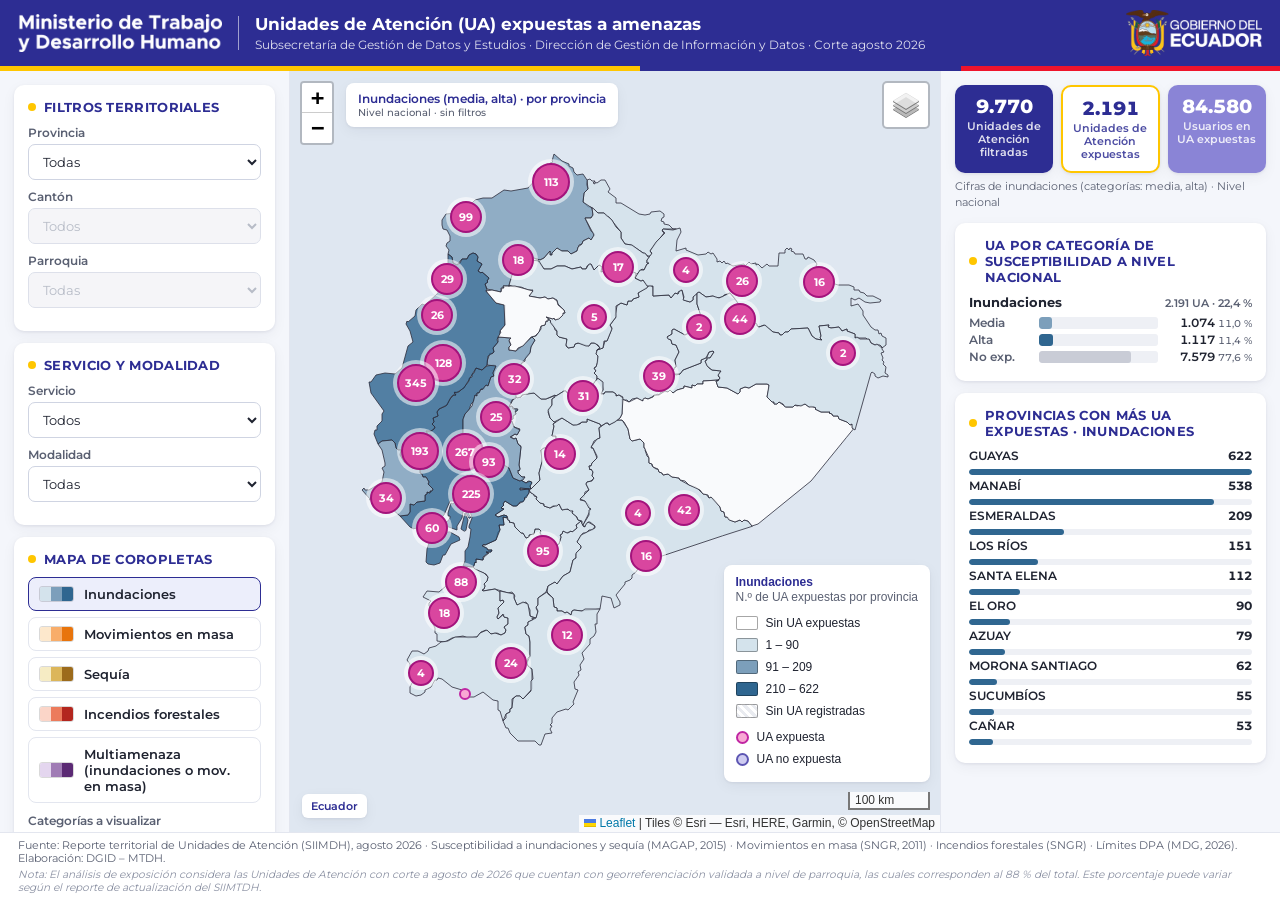
==== mapa_autocontenido.html @ 51c02f74 "migration html only" ====
<!DOCTYPE html>
<html lang="es">
<head>
<meta charset="utf-8">
<meta name="viewport" content="width=device-width, initial-scale=1">
<title>UA expuestas a amenazas · Geoportal MTDH</title>
<style>
.leaflet-image-layer,.leaflet-layer,.leaflet-marker-icon,.leaflet-marker-shadow,.leaflet-pane,.leaflet-pane>canvas,.leaflet-pane>svg,.leaflet-tile,.leaflet-tile-container,.leaflet-zoom-box{position:absolute;left:0;top:0}.leaflet-container{overflow:hidden}.leaflet-marker-icon,.leaflet-marker-shadow,.leaflet-tile{-webkit-user-select:none;-moz-user-select:none;user-select:none;-webkit-user-drag:none}.leaflet-tile::selection{background:0 0}.leaflet-safari .leaflet-tile{image-rendering:-webkit-optimize-contrast}.leaflet-safari .leaflet-tile-container{width:1600px;height:1600px;-webkit-transform-origin:0 0}.leaflet-marker-icon,.leaflet-marker-shadow{display:block}.leaflet-container .leaflet-overlay-pane svg{max-width:none!important;max-height:none!important}.leaflet-container .leaflet-marker-pane img,.leaflet-container .leaflet-shadow-pane img,.leaflet-container .leaflet-tile,.leaflet-container .leaflet-tile-pane img,.leaflet-container img.leaflet-image-layer{max-width:none!important;max-height:none!important;width:auto;padding:0}.leaflet-container img.leaflet-tile{mix-blend-mode:plus-lighter}.leaflet-container.leaflet-touch-zoom{-ms-touch-action:pan-x pan-y;touch-action:pan-x pan-y}.leaflet-container.leaflet-touch-drag{-ms-touch-action:pinch-zoom;touch-action:none;touch-action:pinch-zoom}.leaflet-container.leaflet-touch-drag.leaflet-touch-zoom{-ms-touch-action:none;touch-action:none}.leaflet-container{-webkit-tap-highlight-color:transparent}.leaflet-container a{-webkit-tap-highlight-color:rgba(51,181,229,.4)}.leaflet-tile{filter:inherit;visibility:hidden}.leaflet-tile-loaded{visibility:inherit}.leaflet-zoom-box{width:0;height:0;-moz-box-sizing:border-box;box-sizing:border-box;z-index:800}.leaflet-overlay-pane svg{-moz-user-select:none}.leaflet-pane{z-index:400}.leaflet-tile-pane{z-index:200}.leaflet-overlay-pane{z-index:400}.leaflet-shadow-pane{z-index:500}.leaflet-marker-pane{z-index:600}.leaflet-tooltip-pane{z-index:650}.leaflet-popup-pane{z-index:700}.leaflet-map-pane canvas{z-index:100}.leaflet-map-pane svg{z-index:200}.leaflet-vml-shape{width:1px;height:1px}.lvml{behavior:url(#default#VML);display:inline-block;position:absolute}.leaflet-control{position:relative;z-index:800;pointer-events:visiblePainted;pointer-events:auto}.leaflet-bottom,.leaflet-top{position:absolute;z-index:1000;pointer-events:none}.leaflet-top{top:0}.leaflet-right{right:0}.leaflet-bottom{bottom:0}.leaflet-left{left:0}.leaflet-control{float:left;clear:both}.leaflet-right .leaflet-control{float:right}.leaflet-top .leaflet-control{margin-top:10px}.leaflet-bottom .leaflet-control{margin-bottom:10px}.leaflet-left .leaflet-control{margin-left:10px}.leaflet-right .leaflet-control{margin-right:10px}.leaflet-fade-anim .leaflet-popup{opacity:0;-webkit-transition:opacity .2s linear;-moz-transition:opacity .2s linear;transition:opacity .2s linear}.leaflet-fade-anim .leaflet-map-pane .leaflet-popup{opacity:1}.leaflet-zoom-animated{-webkit-transform-origin:0 0;-ms-transform-origin:0 0;transform-origin:0 0}svg.leaflet-zoom-animated{will-change:transform}.leaflet-zoom-anim .leaflet-zoom-animated{-webkit-transition:-webkit-transform .25s cubic-bezier(0,0,.25,1);-moz-transition:-moz-transform .25s cubic-bezier(0,0,.25,1);transition:transform .25s cubic-bezier(0,0,.25,1)}.leaflet-pan-anim .leaflet-tile,.leaflet-zoom-anim .leaflet-tile{-webkit-transition:none;-moz-transition:none;transition:none}.leaflet-zoom-anim .leaflet-zoom-hide{visibility:hidden}.leaflet-interactive{cursor:pointer}.leaflet-grab{cursor:-webkit-grab;cursor:-moz-grab;cursor:grab}.leaflet-crosshair,.leaflet-crosshair .leaflet-interactive{cursor:crosshair}.leaflet-control,.leaflet-popup-pane{cursor:auto}.leaflet-dragging .leaflet-grab,.leaflet-dragging .leaflet-grab .leaflet-interactive,.leaflet-dragging .leaflet-marker-draggable{cursor:move;cursor:-webkit-grabbing;cursor:-moz-grabbing;cursor:grabbing}.leaflet-image-layer,.leaflet-marker-icon,.leaflet-marker-shadow,.leaflet-pane>svg path,.leaflet-tile-container{pointer-events:none}.leaflet-image-layer.leaflet-interactive,.leaflet-marker-icon.leaflet-interactive,.leaflet-pane>svg path.leaflet-interactive,svg.leaflet-image-layer.leaflet-interactive path{pointer-events:visiblePainted;pointer-events:auto}.leaflet-container{background:#ddd;outline-offset:1px}.leaflet-container a{color:#0078a8}.leaflet-zoom-box{border:2px dotted #38f;background:rgba(255,255,255,.5)}.leaflet-container{font-family:"Helvetica Neue",Arial,Helvetica,sans-serif;font-size:12px;font-size:.75rem;line-height:1.5}.leaflet-bar{box-shadow:0 1px 5px rgba(0,0,0,.65);border-radius:4px}.leaflet-bar a{background-color:#fff;border-bottom:1px solid #ccc;width:26px;height:26px;line-height:26px;display:block;text-align:center;text-decoration:none;color:#000}.leaflet-bar a,.leaflet-control-layers-toggle{background-position:50% 50%;background-repeat:no-repeat;display:block}.leaflet-bar a:focus,.leaflet-bar a:hover{background-color:#f4f4f4}.leaflet-bar a:first-child{border-top-left-radius:4px;border-top-right-radius:4px}.leaflet-bar a:last-child{border-bottom-left-radius:4px;border-bottom-right-radius:4px;border-bottom:none}.leaflet-bar a.leaflet-disabled{cursor:default;background-color:#f4f4f4;color:#bbb}.leaflet-touch .leaflet-bar a{width:30px;height:30px;line-height:30px}.leaflet-touch .leaflet-bar a:first-child{border-top-left-radius:2px;border-top-right-radius:2px}.leaflet-touch .leaflet-bar a:last-child{border-bottom-left-radius:2px;border-bottom-right-radius:2px}.leaflet-control-zoom-in,.leaflet-control-zoom-out{font:bold 18px 'Lucida Console',Monaco,monospace;text-indent:1px}.leaflet-touch .leaflet-control-zoom-in,.leaflet-touch .leaflet-control-zoom-out{font-size:22px}.leaflet-control-layers{box-shadow:0 1px 5px rgba(0,0,0,.4);background:#fff;border-radius:5px}.leaflet-control-layers-toggle{background-image:url([data-uri]);width:36px;height:36px}.leaflet-retina .leaflet-control-layers-toggle{background-image:url([data-uri]);background-size:26px 26px}.leaflet-touch .leaflet-control-layers-toggle{width:44px;height:44px}.leaflet-control-layers .leaflet-control-layers-list,.leaflet-control-layers-expanded .leaflet-control-layers-toggle{display:none}.leaflet-control-layers-expanded .leaflet-control-layers-list{display:block;position:relative}.leaflet-control-layers-expanded{padding:6px 10px 6px 6px;color:#333;background:#fff}.leaflet-control-layers-scrollbar{overflow-y:scroll;overflow-x:hidden;padding-right:5px}.leaflet-control-layers-selector{margin-top:2px;position:relative;top:1px}.leaflet-control-layers label{display:block;font-size:13px;font-size:1.08333em}.leaflet-control-layers-separator{height:0;border-top:1px solid #ddd;margin:5px -10px 5px -6px}.leaflet-default-icon-path{background-image:url([data-uri])}.leaflet-container .leaflet-control-attribution{background:#fff;background:rgba(255,255,255,.8);margin:0}.leaflet-control-attribution,.leaflet-control-scale-line{padding:0 5px;color:#333;line-height:1.4}.leaflet-control-attribution a{text-decoration:none}.leaflet-control-attribution a:focus,.leaflet-control-attribution a:hover{text-decoration:underline}.leaflet-attribution-flag{display:inline!important;vertical-align:baseline!important;width:1em;height:.6669em}.leaflet-left .leaflet-control-scale{margin-left:5px}.leaflet-bottom .leaflet-control-scale{margin-bottom:5px}.leaflet-control-scale-line{border:2px solid #777;border-top:none;line-height:1.1;padding:2px 5px 1px;white-space:nowrap;-moz-box-sizing:border-box;box-sizing:border-box;background:rgba(255,255,255,.8);text-shadow:1px 1px #fff}.leaflet-control-scale-line:not(:first-child){border-top:2px solid #777;border-bottom:none;margin-top:-2px}.leaflet-control-scale-line:not(:first-child):not(:last-child){border-bottom:2px solid #777}.leaflet-touch .leaflet-bar,.leaflet-touch .leaflet-control-attribution,.leaflet-touch .leaflet-control-layers{box-shadow:none}.leaflet-touch .leaflet-bar,.leaflet-touch .leaflet-control-layers{border:2px solid rgba(0,0,0,.2);background-clip:padding-box}.leaflet-popup{position:absolute;text-align:center;margin-bottom:20px}.leaflet-popup-content-wrapper{padding:1px;text-align:left;border-radius:12px}.leaflet-popup-content{margin:13px 24px 13px 20px;line-height:1.3;font-size:13px;font-size:1.08333em;min-height:1px}.leaflet-popup-content p{margin:17px 0;margin:1.3em 0}.leaflet-popup-tip-container{width:40px;height:20px;position:absolute;left:50%;margin-top:-1px;margin-left:-20px;overflow:hidden;pointer-events:none}.leaflet-popup-tip{width:17px;height:17px;padding:1px;margin:-10px auto 0;pointer-events:auto;-webkit-transform:rotate(45deg);-moz-transform:rotate(45deg);-ms-transform:rotate(45deg);transform:rotate(45deg)}.leaflet-popup-content-wrapper,.leaflet-popup-tip{background:#fff;color:#333;box-shadow:0 3px 14px rgba(0,0,0,.4)}.leaflet-container a.leaflet-popup-close-button{position:absolute;top:0;right:0;border:none;text-align:center;width:24px;height:24px;font:16px/24px Tahoma,Verdana,sans-serif;color:#757575;text-decoration:none;background:0 0}.leaflet-container a.leaflet-popup-close-button:focus,.leaflet-container a.leaflet-popup-close-button:hover{color:#585858}.leaflet-popup-scrolled{overflow:auto}.leaflet-oldie .leaflet-popup-content-wrapper{-ms-zoom:1}.leaflet-oldie .leaflet-popup-tip{width:24px;margin:0 auto}.leaflet-oldie .leaflet-control-layers,.leaflet-oldie .leaflet-control-zoom,.leaflet-oldie .leaflet-popup-content-wrapper,.leaflet-oldie .leaflet-popup-tip{border:1px solid #999}.leaflet-div-icon{background:#fff;border:1px solid #666}.leaflet-tooltip{position:absolute;padding:6px;background-color:#fff;border:1px solid #fff;border-radius:3px;color:#222;white-space:nowrap;-webkit-user-select:none;-moz-user-select:none;-ms-user-select:none;user-select:none;pointer-events:none;box-shadow:0 1px 3px rgba(0,0,0,.4)}.leaflet-tooltip.leaflet-interactive{cursor:pointer;pointer-events:auto}.leaflet-tooltip-bottom:before,.leaflet-tooltip-left:before,.leaflet-tooltip-right:before,.leaflet-tooltip-top:before{position:absolute;pointer-events:none;border:6px solid transparent;background:0 0;content:""}.leaflet-tooltip-bottom{margin-top:6px}.leaflet-tooltip-top{margin-top:-6px}.leaflet-tooltip-bottom:before,.leaflet-tooltip-top:before{left:50%;margin-left:-6px}.leaflet-tooltip-top:before{bottom:0;margin-bottom:-12px;border-top-color:#fff}.leaflet-tooltip-bottom:before{top:0;margin-top:-12px;margin-left:-6px;border-bottom-color:#fff}.leaflet-tooltip-left{margin-left:-6px}.leaflet-tooltip-right{margin-left:6px}.leaflet-tooltip-left:before,.leaflet-tooltip-right:before{top:50%;margin-top:-6px}.leaflet-tooltip-left:before{right:0;margin-right:-12px;border-left-color:#fff}.leaflet-tooltip-right:before{left:0;margin-left:-12px;border-right-color:#fff}@media print{.leaflet-control{-webkit-print-color-adjust:exact;print-color-adjust:exact}}
</style>
<style>
/* cyrillic-ext */
@font-face {
  font-family: 'Montserrat';
  font-style: normal;
  font-weight: 400;
  font-display: swap;
  src: url([data-uri]) format('woff2');
  unicode-range: U+0460-052F, U+1C80-1C8A, U+20B4, U+2DE0-2DFF, U+A640-A69F, U+FE2E-FE2F;
}
/* cyrillic */
@font-face {
  font-family: 'Montserrat';
  font-style: normal;
  font-weight: 400;
  font-display: swap;
  src: url([data-uri]) format('woff2');
  unicode-range: U+0301, U+0400-045F, U+0490-0491, U+04B0-04B1, U+2116;
}
/* vietnamese */
@font-face {
  font-family: 'Montserrat';
  font-style: normal;
  font-weight: 400;
  font-display: swap;
  src: url([data-uri]) format('woff2');
  unicode-range: U+0102-0103, U+0110-0111, U+0128-0129, U+0168-0169, U+01A0-01A1, U+01AF-01B0, U+0300-0301, U+0303-0304, U+0308-0309, U+0323, U+0329, U+1EA0-1EF9, U+20AB;
}
/* latin-ext */
@font-face {
  font-family: 'Montserrat';
  font-style: normal;
  font-weight: 400;
  font-display: swap;
  src: url([data-uri]) format('woff2');
  unicode-range: U+0100-02BA, U+02BD-02C5, U+02C7-02CC, U+02CE-02D7, U+02DD-02FF, U+0304, U+0308, U+0329, U+1D00-1DBF, U+1E00-1E9F, U+1EF2-1EFF, U+2020, U+20A0-20AB, U+20AD-20C0, U+2113, U+2C60-2C7F, U+A720-A7FF;
}
/* latin */
@font-face {
  font-family: 'Montserrat';
  font-style: normal;
  font-weight: 400;
  font-display: swap;
  src: url([data-uri]) format('woff2');
  unicode-range: U+0000-00FF, U+0131, U+0152-0153, U+02BB-02BC, U+02C6, U+02DA, U+02DC, U+0304, U+0308, U+0329, U+2000-206F, U+20AC, U+2122, U+2191, U+2193, U+2212, U+2215, U+FEFF, U+FFFD;
}
/* cyrillic-ext */
@font-face {
  font-family: 'Montserrat';
  font-style: normal;
  font-weight: 500;
  font-display: swap;
  src: url([data-uri]) format('woff2');
  unicode-range: U+0460-052F, U+1C80-1C8A, U+20B4, U+2DE0-2DFF, U+A640-A69F, U+FE2E-FE2F;
}
/* cyrillic */
@font-face {
  font-family: 'Montserrat';
  font-style: normal;
  font-weight: 500;
  font-display: swap;
  src: url([data-uri]) format('woff2');
  unicode-range: U+0301, U+0400-045F, U+0490-0491, U+04B0-04B1, U+2116;
}
/* vietnamese */
@font-face {
  font-family: 'Montserrat';
  font-style: normal;
  font-weight: 500;
  font-display: swap;
  src: url([data-uri]) format('woff2');
  unicode-range: U+0102-0103, U+0110-0111, U+0128-0129, U+0168-0169, U+01A0-01A1, U+01AF-01B0, U+0300-0301, U+0303-0304, U+0308-0309, U+0323, U+0329, U+1EA0-1EF9, U+20AB;
}
/* latin-ext */
@font-face {
  font-family: 'Montserrat';
  font-style: normal;
  font-weight: 500;
  font-display: swap;
  src: url([data-uri]) format('woff2');
  unicode-range: U+0100-02BA, U+02BD-02C5, U+02C7-02CC, U+02CE-02D7, U+02DD-02FF, U+0304, U+0308, U+0329, U+1D00-1DBF, U+1E00-1E9F, U+1EF2-1EFF, U+2020, U+20A0-20AB, U+20AD-20C0, U+2113, U+2C60-2C7F, U+A720-A7FF;
}
/* latin */
@font-face {
  font-family: 'Montserrat';
  font-style: normal;
  font-weight: 500;
  font-display: swap;
  src: url([data-uri]) format('woff2');
  unicode-range: U+0000-00FF, U+0131, U+0152-0153, U+02BB-02BC, U+02C6, U+02DA, U+02DC, U+0304, U+0308, U+0329, U+2000-206F, U+20AC, U+2122, U+2191, U+2193, U+2212, U+2215, U+FEFF, U+FFFD;
}
/* cyrillic-ext */
@font-face {
  font-family: 'Montserrat';
  font-style: normal;
  font-weight: 600;
  font-display: swap;
  src: url([data-uri]) format('woff2');
  unicode-range: U+0460-052F, U+1C80-1C8A, U+20B4, U+2DE0-2DFF, U+A640-A69F, U+FE2E-FE2F;
}
/* cyrillic */
@font-face {
  font-family: 'Montserrat';
  font-style: normal;
  font-weight: 600;
  font-display: swap;
  src: url([data-uri]) format('woff2');
  unicode-range: U+0301, U+0400-045F, U+0490-0491, U+04B0-04B1, U+2116;
}
/* vietnamese */
@font-face {
  font-family: 'Montserrat';
  font-style: normal;
  font-weight: 600;
  font-display: swap;
  src: url([data-uri]) format('woff2');
  unicode-range: U+0102-0103, U+0110-0111, U+0128-0129, U+0168-0169, U+01A0-01A1, U+01AF-01B0, U+0300-0301, U+0303-0304, U+0308-0309, U+0323, U+0329, U+1EA0-1EF9, U+20AB;
}
/* latin-ext */
@font-face {
  font-family: 'Montserrat';
  font-style: normal;
  font-weight: 600;
  font-display: swap;
  src: url([data-uri]) format('woff2');
  unicode-range: U+0100-02BA, U+02BD-02C5, U+02C7-02CC, U+02CE-02D7, U+02DD-02FF, U+0304, U+0308, U+0329, U+1D00-1DBF, U+1E00-1E9F, U+1EF2-1EFF, U+2020, U+20A0-20AB, U+20AD-20C0, U+2113, U+2C60-2C7F, U+A720-A7FF;
}
/* latin */
@font-face {
  font-family: 'Montserrat';
  font-style: normal;
  font-weight: 600;
  font-display: swap;
  src: url([data-uri]) format('woff2');
  unicode-range: U+0000-00FF, U+0131, U+0152-0153, U+02BB-02BC, U+02C6, U+02DA, U+02DC, U+0304, U+0308, U+0329, U+2000-206F, U+20AC, U+2122, U+2191, U+2193, U+2212, U+2215, U+FEFF, U+FFFD;
}
/* cyrillic-ext */
@font-face {
  font-family: 'Montserrat';
  font-style: normal;
  font-weight: 700;
  font-display: swap;
  src: url([data-uri]) format('woff2');
  unicode-range: U+0460-052F, U+1C80-1C8A, U+20B4, U+2DE0-2DFF, U+A640-A69F, U+FE2E-FE2F;
}
/* cyrillic */
@font-face {
  font-family: 'Montserrat';
  font-style: normal;
  font-weight: 700;
  font-display: swap;
  src: url([data-uri]) format('woff2');
  unicode-range: U+0301, U+0400-045F, U+0490-0491, U+04B0-04B1, U+2116;
}
/* vietnamese */
@font-face {
  font-family: 'Montserrat';
  font-style: normal;
  font-weight: 700;
  font-display: swap;
  src: url([data-uri]) format('woff2');
  unicode-range: U+0102-0103, U+0110-0111, U+0128-0129, U+0168-0169, U+01A0-01A1, U+01AF-01B0, U+0300-0301, U+0303-0304, U+0308-0309, U+0323, U+0329, U+1EA0-1EF9, U+20AB;
}
/* latin-ext */
@font-face {
  font-family: 'Montserrat';
  font-style: normal;
  font-weight: 700;
  font-display: swap;
  src: url([data-uri]) format('woff2');
  unicode-range: U+0100-02BA, U+02BD-02C5, U+02C7-02CC, U+02CE-02D7, U+02DD-02FF, U+0304, U+0308, U+0329, U+1D00-1DBF, U+1E00-1E9F, U+1EF2-1EFF, U+2020, U+20A0-20AB, U+20AD-20C0, U+2113, U+2C60-2C7F, U+A720-A7FF;
}
/* latin */
@font-face {
  font-family: 'Montserrat';
  font-style: normal;
  font-weight: 700;
  font-display: swap;
  src: url([data-uri]) format('woff2');
  unicode-range: U+0000-00FF, U+0131, U+0152-0153, U+02BB-02BC, U+02C6, U+02DA, U+02DC, U+0304, U+0308, U+0329, U+2000-206F, U+20AC, U+2122, U+2191, U+2193, U+2212, U+2215, U+FEFF, U+FFFD;
}
/* cyrillic-ext */
@font-face {
  font-family: 'Montserrat';
  font-style: normal;
  font-weight: 800;
  font-display: swap;
  src: url([data-uri]) format('woff2');
  unicode-range: U+0460-052F, U+1C80-1C8A, U+20B4, U+2DE0-2DFF, U+A640-A69F, U+FE2E-FE2F;
}
/* cyrillic */
@font-face {
  font-family: 'Montserrat';
  font-style: normal;
  font-weight: 800;
  font-display: swap;
  src: url([data-uri]) format('woff2');
  unicode-range: U+0301, U+0400-045F, U+0490-0491, U+04B0-04B1, U+2116;
}
/* vietnamese */
@font-face {
  font-family: 'Montserrat';
  font-style: normal;
  font-weight: 800;
  font-display: swap;
  src: url([data-uri]) format('woff2');
  unicode-range: U+0102-0103, U+0110-0111, U+0128-0129, U+0168-0169, U+01A0-01A1, U+01AF-01B0, U+0300-0301, U+0303-0304, U+0308-0309, U+0323, U+0329, U+1EA0-1EF9, U+20AB;
}
/* latin-ext */
@font-face {
  font-family: 'Montserrat';
  font-style: normal;
  font-weight: 800;
  font-display: swap;
  src: url([data-uri]) format('woff2');
  unicode-range: U+0100-02BA, U+02BD-02C5, U+02C7-02CC, U+02CE-02D7, U+02DD-02FF, U+0304, U+0308, U+0329, U+1D00-1DBF, U+1E00-1E9F, U+1EF2-1EFF, U+2020, U+20A0-20AB, U+20AD-20C0, U+2113, U+2C60-2C7F, U+A720-A7FF;
}
/* latin */
@font-face {
  font-family: 'Montserrat';
  font-style: normal;
  font-weight: 800;
  font-display: swap;
  src: url([data-uri]) format('woff2');
  unicode-range: U+0000-00FF, U+0131, U+0152-0153, U+02BB-02BC, U+02C6, U+02DA, U+02DC, U+0304, U+0308, U+0329, U+2000-206F, U+20AC, U+2122, U+2191, U+2193, U+2212, U+2215, U+FEFF, U+FFFD;
}

</style>
<style>
.leaflet-cluster-anim .leaflet-marker-icon, .leaflet-cluster-anim .leaflet-marker-shadow {
	-webkit-transition: -webkit-transform 0.3s ease-out, opacity 0.3s ease-in;
	-moz-transition: -moz-transform 0.3s ease-out, opacity 0.3s ease-in;
	-o-transition: -o-transform 0.3s ease-out, opacity 0.3s ease-in;
	transition: transform 0.3s ease-out, opacity 0.3s ease-in;
}

.leaflet-cluster-spider-leg {
	/* stroke-dashoffset (duration and function) should match with leaflet-marker-icon transform in order to track it exactly */
	-webkit-transition: -webkit-stroke-dashoffset 0.3s ease-out, -webkit-stroke-opacity 0.3s ease-in;
	-moz-transition: -moz-stroke-dashoffset 0.3s ease-out, -moz-stroke-opacity 0.3s ease-in;
	-o-transition: -o-stroke-dashoffset 0.3s ease-out, -o-stroke-opacity 0.3s ease-in;
	transition: stroke-dashoffset 0.3s ease-out, stroke-opacity 0.3s ease-in;
}

</style>
<style>
.leaflet-draw-section{position:relative}.leaflet-draw-toolbar{margin-top:12px}.leaflet-draw-toolbar-top{margin-top:0}.leaflet-draw-toolbar-notop a:first-child{border-top-right-radius:0}.leaflet-draw-toolbar-nobottom a:last-child{border-bottom-right-radius:0}.leaflet-draw-toolbar a{background-image:url('[data-uri]');background-image:linear-gradient(transparent,transparent),url('[data-uri]');background-repeat:no-repeat;background-size:300px 30px;background-clip:padding-box}.leaflet-retina .leaflet-draw-toolbar a{background-image:url('[data-uri]');background-image:linear-gradient(transparent,transparent),url('[data-uri]')}
.leaflet-draw a{display:block;text-align:center;text-decoration:none}.leaflet-draw a .sr-only{position:absolute;width:1px;height:1px;padding:0;margin:-1px;overflow:hidden;clip:rect(0,0,0,0);border:0}.leaflet-draw-actions{display:none;list-style:none;margin:0;padding:0;position:absolute;left:26px;top:0;white-space:nowrap}.leaflet-touch .leaflet-draw-actions{left:32px}.leaflet-right .leaflet-draw-actions{right:26px;left:auto}.leaflet-touch .leaflet-right .leaflet-draw-actions{right:32px;left:auto}.leaflet-draw-actions li{display:inline-block}
.leaflet-draw-actions li:first-child a{border-left:0}.leaflet-draw-actions li:last-child a{-webkit-border-radius:0 4px 4px 0;border-radius:0 4px 4px 0}.leaflet-right .leaflet-draw-actions li:last-child a{-webkit-border-radius:0;border-radius:0}.leaflet-right .leaflet-draw-actions li:first-child a{-webkit-border-radius:4px 0 0 4px;border-radius:4px 0 0 4px}.leaflet-draw-actions a{background-color:#919187;border-left:1px solid #AAA;color:#FFF;font:11px/19px "Helvetica Neue",Arial,Helvetica,sans-serif;line-height:28px;text-decoration:none;padding-left:10px;padding-right:10px;height:28px}
.leaflet-touch .leaflet-draw-actions a{font-size:12px;line-height:30px;height:30px}.leaflet-draw-actions-bottom{margin-top:0}.leaflet-draw-actions-top{margin-top:1px}.leaflet-draw-actions-top a,.leaflet-draw-actions-bottom a{height:27px;line-height:27px}.leaflet-draw-actions a:hover{background-color:#a0a098}.leaflet-draw-actions-top.leaflet-draw-actions-bottom a{height:26px;line-height:26px}.leaflet-draw-toolbar .leaflet-draw-draw-polyline{background-position:-2px -2px}.leaflet-touch .leaflet-draw-toolbar .leaflet-draw-draw-polyline{background-position:0 -1px}
.leaflet-draw-toolbar .leaflet-draw-draw-polygon{background-position:-31px -2px}.leaflet-touch .leaflet-draw-toolbar .leaflet-draw-draw-polygon{background-position:-29px -1px}.leaflet-draw-toolbar .leaflet-draw-draw-rectangle{background-position:-62px -2px}.leaflet-touch .leaflet-draw-toolbar .leaflet-draw-draw-rectangle{background-position:-60px -1px}.leaflet-draw-toolbar .leaflet-draw-draw-circle{background-position:-92px -2px}.leaflet-touch .leaflet-draw-toolbar .leaflet-draw-draw-circle{background-position:-90px -1px}
.leaflet-draw-toolbar .leaflet-draw-draw-marker{background-position:-122px -2px}.leaflet-touch .leaflet-draw-toolbar .leaflet-draw-draw-marker{background-position:-120px -1px}.leaflet-draw-toolbar .leaflet-draw-draw-circlemarker{background-position:-273px -2px}.leaflet-touch .leaflet-draw-toolbar .leaflet-draw-draw-circlemarker{background-position:-271px -1px}.leaflet-draw-toolbar .leaflet-draw-edit-edit{background-position:-152px -2px}.leaflet-touch .leaflet-draw-toolbar .leaflet-draw-edit-edit{background-position:-150px -1px}
.leaflet-draw-toolbar .leaflet-draw-edit-remove{background-position:-182px -2px}.leaflet-touch .leaflet-draw-toolbar .leaflet-draw-edit-remove{background-position:-180px -1px}.leaflet-draw-toolbar .leaflet-draw-edit-edit.leaflet-disabled{background-position:-212px -2px}.leaflet-touch .leaflet-draw-toolbar .leaflet-draw-edit-edit.leaflet-disabled{background-position:-210px -1px}.leaflet-draw-toolbar .leaflet-draw-edit-remove.leaflet-disabled{background-position:-242px -2px}.leaflet-touch .leaflet-draw-toolbar .leaflet-draw-edit-remove.leaflet-disabled{background-position:-240px -2px}
.leaflet-mouse-marker{background-color:#fff;cursor:crosshair}.leaflet-draw-tooltip{background:#363636;background:rgba(0,0,0,0.5);border:1px solid transparent;-webkit-border-radius:4px;border-radius:4px;color:#fff;font:12px/18px "Helvetica Neue",Arial,Helvetica,sans-serif;margin-left:20px;margin-top:-21px;padding:4px 8px;position:absolute;visibility:hidden;white-space:nowrap;z-index:6}.leaflet-draw-tooltip:before{border-right:6px solid black;border-right-color:rgba(0,0,0,0.5);border-top:6px solid transparent;border-bottom:6px solid transparent;content:"";position:absolute;top:7px;left:-7px}
.leaflet-error-draw-tooltip{background-color:#f2dede;border:1px solid #e6b6bd;color:#b94a48}.leaflet-error-draw-tooltip:before{border-right-color:#e6b6bd}.leaflet-draw-tooltip-single{margin-top:-12px}.leaflet-draw-tooltip-subtext{color:#f8d5e4}.leaflet-draw-guide-dash{font-size:1%;opacity:.6;position:absolute;width:5px;height:5px}.leaflet-edit-marker-selected{background-color:rgba(254,87,161,0.1);border:4px dashed rgba(254,87,161,0.6);-webkit-border-radius:4px;border-radius:4px;box-sizing:content-box}
.leaflet-edit-move{cursor:move}.leaflet-edit-resize{cursor:pointer}.leaflet-oldie .leaflet-draw-toolbar{border:1px solid #999}
</style>
<style>
:root{
  --azul:#2D2D93; --azul-2:#23237a; --azul-soft:#eceefb; --amarillo:#FFC600; --rojo:#EF142B; --morado:#8A84D6;
  --tx:#1f2330; --tx-2:#5a6072; --line:#e3e6ef; --bg:#f4f6fb; --card:#ffffff;
  --r:10px; --shadow:0 1px 3px rgba(20,24,60,.08),0 4px 14px rgba(20,24,60,.05);
}
*{box-sizing:border-box}
html,body{margin:0;height:100%;font-family:Montserrat,system-ui,-apple-system,Segoe UI,Roboto,sans-serif;color:var(--tx);background:var(--bg)}
body{display:flex;flex-direction:column}
button,select,input{font-family:inherit}

/* ---------- header ---------- */
.topbar{display:flex;align-items:center;justify-content:space-between;gap:16px;padding:10px 18px;background:var(--azul);color:#fff;border-bottom:5px solid;border-image:linear-gradient(90deg,var(--amarillo) 0 50%,var(--azul) 50% 75%,var(--rojo) 75% 100%) 1;position:relative}
.brand{display:flex;align-items:center;gap:14px;min-width:0}
.brand-mark{width:54px;height:40px;border-radius:8px;background:#fff;display:grid;place-items:center;flex:none}
.brand-mark span{font-weight:800;color:var(--azul);font-size:14px;letter-spacing:.5px;border-bottom:3px solid var(--amarillo);line-height:1.1}
.brand-text h1{margin:0;font-size:17px;font-weight:700;line-height:1.25}
.brand-text p{margin:2px 0 0;font-size:12px;opacity:.85}
.top-actions{display:flex;gap:8px;flex:none}

/* ---------- buttons ---------- */
.btn{display:inline-flex;align-items:center;justify-content:center;gap:8px;border:0;border-radius:8px;padding:9px 14px;font-size:13px;font-weight:600;cursor:pointer;transition:filter .15s,background .15s}
.btn svg{width:16px;height:16px;fill:none;stroke:currentColor;stroke-width:2.2;stroke-linecap:round;stroke-linejoin:round}
.btn-yellow{background:var(--amarillo);color:var(--azul)}
.btn-yellow:hover{filter:brightness(.95)}
.btn-outline{background:#fff;color:var(--azul);border:1.5px solid var(--azul)}
.btn-outline:hover{background:var(--azul-soft)}
.full{width:100%}

/* ---------- layout ---------- */
.layout{flex:1;display:grid;grid-template-columns:290px 1fr 340px;min-height:0}
.panel{overflow-y:auto;padding:14px;display:flex;flex-direction:column;gap:12px;background:var(--bg)}
.panel-left{border-right:1px solid var(--line)}
.panel-right{border-left:1px solid var(--line)}
.card{background:var(--card);border-radius:var(--r);box-shadow:var(--shadow);padding:14px}
.card h2{display:flex;align-items:center;gap:8px;margin:0 0 10px;font-size:13px;font-weight:700;color:var(--azul);text-transform:uppercase;letter-spacing:.3px}
.dot{width:8px;height:8px;border-radius:50%;background:var(--amarillo);flex:none}
label{display:block;font-size:12px;font-weight:600;color:var(--tx-2);margin-bottom:9px}
select{display:block;width:100%;margin-top:4px;padding:8px 10px;font-size:13px;color:var(--tx);background:#fff;border:1px solid #cfd4e2;border-radius:7px;outline:none}
select:focus{border-color:var(--azul);box-shadow:0 0 0 3px rgba(45,45,147,.15)}
select:disabled{background:#f1f2f6;color:#9aa0b0}
.note{font-size:11px;color:var(--tx-2);line-height:1.45;margin:0}
.note.tight{margin-top:-6px}

/* layer selector */
.layer-list{display:flex;flex-direction:column;gap:6px;margin-bottom:10px}
.layer-opt{display:flex;align-items:center;gap:10px;padding:8px 10px;border:1.5px solid var(--line);border-radius:8px;cursor:pointer;font-size:13px;font-weight:600;color:var(--tx);background:#fff;text-align:left;transition:border-color .15s,background .15s}
.layer-opt:hover{border-color:#b9bfe0}
.layer-opt.active{border-color:var(--azul);background:var(--azul-soft)}
.ramp{display:flex;border-radius:3px;overflow:hidden;flex:none;border:1px solid rgba(0,0,0,.15)}
.ramp i{width:11px;height:14px;display:block}
.seg{display:flex;background:#eef0f6;border-radius:8px;padding:3px}
.seg-btn{flex:1;border:0;background:transparent;padding:7px;font-size:12px;font-weight:600;color:var(--tx-2);border-radius:6px;cursor:pointer}
.seg-btn.active{background:#fff;color:var(--azul);box-shadow:0 1px 3px rgba(0,0,0,.12)}

/* ---------- map ---------- */
.map-wrap{position:relative;min-height:0}
#map{position:absolute;inset:0;background:#dfe7f1}
.map-chip{position:absolute;top:12px;left:56px;z-index:500;background:#fff;border-radius:8px;box-shadow:var(--shadow);padding:8px 12px;font-size:12px;font-weight:600;color:var(--azul);max-width:calc(100% - 120px)}
.map-chip small{display:block;font-weight:500;color:var(--tx-2)}
.breadcrumb{position:absolute;bottom:14px;left:12px;z-index:500;display:flex;gap:4px;flex-wrap:wrap}
.breadcrumb button{border:0;background:#fff;box-shadow:var(--shadow);border-radius:6px;padding:5px 9px;font-size:11px;font-weight:600;color:var(--azul);cursor:pointer}
.breadcrumb button:hover{background:var(--azul-soft)}
.breadcrumb span{align-self:center;color:#8a90a2;font-size:11px}
.legend{background:#fff;border-radius:8px;box-shadow:var(--shadow);padding:10px 12px;font-size:12px;min-width:170px}
.legend h4{margin:0 0 8px;font-size:12px;color:var(--azul);line-height:1.3}
.legend .row{display:flex;align-items:center;gap:8px;margin:4px 0}
.legend .sw{width:22px;height:14px;border:1px solid rgba(0,0,0,.35);border-radius:2px;flex:none}
.legend .sw.none{background:repeating-linear-gradient(45deg,#e9ebf0 0 3px,#fff 3px 6px)}
.leaflet-tooltip.tt{font-family:Montserrat,sans-serif;font-size:12px;border-radius:8px;border:0;box-shadow:var(--shadow);padding:8px 10px}
.tt b{color:var(--azul)}
.tt .tt-t{font-weight:700;color:var(--azul);margin-bottom:3px}

/* ---------- right panel ---------- */
.kpis{display:grid;grid-template-columns:repeat(3,1fr);gap:8px}
.kpi{background:var(--azul);color:#fff;border-radius:var(--r);padding:10px 8px;text-align:center;box-shadow:var(--shadow)}
.kpi:nth-child(2){background:#fff;color:var(--azul);border:2px solid var(--amarillo)}
.kpi:nth-child(3){background:var(--morado)}
.kpi-v{display:block;font-size:19px;font-weight:800;font-variant-numeric:tabular-nums}
.kpi-l{display:block;font-size:10.5px;font-weight:600;opacity:.85;margin-top:2px}
.checks{display:flex;gap:12px;flex-wrap:wrap}
.chk{display:flex;align-items:center;gap:5px;font-size:12px;font-weight:600;color:var(--tx);margin:0;cursor:pointer}
.chk input{accent-color:var(--azul);width:15px;height:15px}
.chk.disabled{color:#a4a9b8;cursor:default}

.hz{margin-bottom:14px}
.hz:last-child{margin-bottom:0}
.hz-h{display:flex;justify-content:space-between;align-items:baseline;font-size:12.5px;font-weight:700;margin-bottom:6px}
.hz-h span:last-child{font-size:11px;font-weight:600;color:var(--tx-2)}
.bar{display:grid;grid-template-columns:62px 1fr 86px;align-items:center;gap:8px;font-size:11.5px;margin:3px 0}
.bar .lb{color:var(--tx-2);font-weight:600}
.bar .tr{display:block;height:12px;background:#eef0f5;border-radius:3px;overflow:hidden}
.bar .fl{display:block;height:100%;border-radius:3px;transition:width .35s ease}
.bar .vl{text-align:right;font-variant-numeric:tabular-nums;font-weight:600}
.bar .vl small{color:var(--tx-2);font-weight:500}
.top-row{display:grid;grid-template-columns:1fr 60px;gap:8px;align-items:center;font-size:11.5px;margin:4px 0;cursor:pointer}
.top-row:hover .top-n{color:var(--azul)}
.top-n{font-weight:600;white-space:nowrap;overflow:hidden;text-overflow:ellipsis}
.top-row .tr{display:block;grid-column:1/-1;height:6px;background:#eef0f5;border-radius:3px;overflow:hidden;margin-top:-2px}
.top-row .fl{display:block;height:100%;border-radius:3px}
.top-v{text-align:right;font-weight:700;font-variant-numeric:tabular-nums}
.empty{font-size:12px;color:var(--tx-2);text-align:center;padding:8px}

.foot{background:#fff;border-top:1px solid var(--line);font-size:10.5px;color:var(--tx-2);padding:6px 18px}
.loading{position:fixed;inset:0;background:rgba(244,246,251,.92);z-index:2000;display:flex;flex-direction:column;align-items:center;justify-content:center;gap:12px;font-weight:600;color:var(--azul)}
.loading.hide{display:none}
.spinner{width:36px;height:36px;border:4px solid var(--azul-soft);border-top-color:var(--azul);border-radius:50%;animation:sp 0.9s linear infinite}
@keyframes sp{to{transform:rotate(360deg)}}

@media (max-width:1100px){
  .layout{grid-template-columns:1fr;grid-auto-rows:auto}
  .map-wrap{height:62vh;order:-1}
  .panel{overflow:visible}
  .panel-left,.panel-right{border:0}
  .brand-text h1{font-size:14px}
}

.sub{font-size:12px;font-weight:600;color:var(--tx-2);margin:4px 0 6px}
#fCat{margin-bottom:12px}
.kpi-l{line-height:1.25}

/* ---- v3: puntos, regiones, selección ---- */
#fReg{margin-bottom:12px}
.btn.sm{padding:7px 10px;font-size:12px}
.btn:disabled{opacity:.45;cursor:default}
.btn-azul{background:var(--azul);color:#fff;margin-top:8px}
.btn-azul:hover:not(:disabled){filter:brightness(1.15)}
.btn-row{display:flex;gap:8px;flex-wrap:wrap}
.pts{display:flex;flex-direction:column;gap:7px;margin-bottom:8px}
.pts .chk b{margin-left:auto;color:var(--azul);font-variant-numeric:tabular-nums}
.pts .chk{width:100%}
.pt{display:inline-block;width:13px;height:13px;border-radius:50%;flex:none}
.pt-exp{background:#f9a8d4;border:2px solid #c026a3}
.pt-noexp{background:#cfccf1;border:2px solid #5d56b3}
.ua-dot{border-radius:50%;box-sizing:border-box}
.ua-dot.exp{background:#f9a8d4;border:2px solid #c026a3}
.ua-dot.noexp{background:#cfccf1;border:2px solid #5d56b3}
.clu{border-radius:50%;display:grid;place-items:center;font:700 11px Montserrat,sans-serif;color:#fff;box-shadow:0 0 0 4px rgba(255,255,255,.55)}
.clu.exp{background:#d9469f;border:2px solid #a3137c}
.clu.noexp{background:var(--morado);border:2px solid #5d56b3}
.leaflet-tooltip.code{background:rgba(255,255,255,.92);border:1px solid #c9b8e4;border-radius:4px;padding:1px 4px;font:600 10px Montserrat,sans-serif;color:#2D2D93;box-shadow:none}
.leaflet-tooltip.code:before{display:none}
#map:not(.show-codes) .leaflet-tooltip.code{display:none}
.pop h3{margin:0 0 2px;font-size:13px;color:var(--azul)}
.pop .pop-sub{font-size:10.5px;font-weight:700;color:#8a90a2;text-transform:uppercase;letter-spacing:.3px;margin:6px 0 4px}
.pop table{border-collapse:collapse;font-size:11.5px;width:100%}
.pop td{padding:2px 0;vertical-align:top;border-bottom:1px solid #eef0f5}
.pop td:first-child{color:#5a6072;padding-right:10px;white-space:nowrap}
.pop td:last-child{font-weight:600}
.leaflet-popup-content{margin:12px 14px;min-width:260px;font-family:Montserrat,sans-serif}
.leaflet-draw-toolbar{display:none}
.foot-note{margin:3px 0 0;color:#8a90a2;font-size:10.5px;font-style:italic}

/* ---- identidad institucional ---- */
.logo-mtdh{height:38px;width:auto;flex:none}
.brand-sep{width:1.5px;align-self:stretch;background:rgba(255,255,255,.55);margin:2px 2px;flex:none}
.logo-gob{height:46px;width:auto;flex:none}
@media (max-width:1100px){.logo-gob{height:34px}.logo-mtdh{height:28px}}
@media (max-width:700px){.logo-gob{display:none}}

</style>
</head>
<body>
<header class="topbar">
  <div class="brand">
    <img class="logo-mtdh" src="[data-uri]" alt="Ministerio de Trabajo y Desarrollo Humano">
    <span class="brand-sep" aria-hidden="true"></span>
    <div class="brand-text">
      <h1>Unidades de Atención (UA) expuestas a amenazas</h1>
      <p>Subsecretaría de Gestión de Datos y Estudios · Dirección de Gestión de Información y Datos · Corte <span id="corte">agosto 2026</span></p>
    </div>
  </div>
  <img class="logo-gob" src="[data-uri]" alt="Gobierno del Ecuador">
</header>

<main class="layout">
  <!-- ============ PANEL IZQUIERDO ============ -->
  <aside class="panel panel-left">
    <section class="card">
      <h2><span class="dot"></span>Filtros territoriales</h2>
      <label>Provincia<select id="fProv"><option value="">Todas</option></select></label>
      <label>Cantón<select id="fCan" disabled><option value="">Todos</option></select></label>
      <label>Parroquia<select id="fPar" disabled><option value="">Todas</option></select></label>
    </section>

    <section class="card">
      <h2><span class="dot"></span>Servicio y modalidad</h2>
      <label>Servicio<select id="fServ"><option value="">Todos</option></select></label>
      <label>Modalidad<select id="fMod"><option value="">Todas</option></select></label>
    </section>

    <section class="card">
      <h2><span class="dot"></span>Mapa de coropletas</h2>
      <div class="layer-list" id="layerList"></div>
      <p class="sub">Categorías a visualizar</p>
      <div class="checks" id="fCat">
        <label class="chk"><input type="checkbox" value="1" checked> Media</label>
        <label class="chk"><input type="checkbox" value="2" checked> Alta</label>
        <label class="chk"><input type="checkbox" value="3" checked> Muy alta</label>
      </div>
      <p class="sub">Regiones del Ecuador</p>
      <div class="checks" id="fReg">
        <label class="chk"><input type="checkbox" value="Costa" checked> Costa</label>
        <label class="chk"><input type="checkbox" value="Sierra" checked> Sierra</label>
        <label class="chk"><input type="checkbox" value="Amazonía" checked> Amazonía</label>
        <label class="chk"><input type="checkbox" value="Insular" checked> Insular</label>
      </div>
      <div class="seg" role="group" aria-label="Indicador">
        <button class="seg-btn active" data-metric="n">N.º de UA</button>
        <button class="seg-btn" data-metric="p">% de UA</button>
      </div>
      <button class="btn btn-yellow full" id="btnExport" style="margin-top:12px" title="Descargar el reporte Excel del filtro actual">
        <svg viewBox="0 0 24 24" aria-hidden="true"><path d="M12 3v12m0 0l-5-5m5 5l5-5M4 19h16" /></svg>
        Descargar filtro actual
      </button>
    </section>

    <section class="card">
      <h2><span class="dot"></span>Unidades de Atención</h2>
      <div class="pts">
        <label class="chk"><input type="checkbox" id="ptExp" checked><span class="pt pt-exp"></span> UA expuestas <b id="nExp"></b></label>
        <label class="chk"><input type="checkbox" id="ptNoExp"><span class="pt pt-noexp"></span> UA no expuestas <b id="nNoExp"></b></label>
      </div>
      <p class="note">El código de la UA se muestra a partir de la escala aproximada 1:20.000. Haga clic en un punto para ver sus variables.</p>
      <p class="sub" style="margin-top:12px">Selección por polígono</p>
      <div class="btn-row">
        <button class="btn btn-outline sm" id="btnDraw">
          <svg viewBox="0 0 24 24" aria-hidden="true"><path d="M4 18l4-12 9 3 3 9-9 2z"/></svg>Dibujar polígono</button>
        <button class="btn btn-outline sm" id="btnClearSel" disabled>Quitar selección</button>
      </div>
      <p class="note" id="selInfo">Dibuje un polígono sobre el mapa para seleccionar las UA que quedan dentro (según los filtros activos).</p>
      <button class="btn btn-azul full" id="btnExportSel" disabled>
        <svg viewBox="0 0 24 24" aria-hidden="true"><path d="M12 3v12m0 0l-5-5m5 5l5-5M4 19h16" /></svg>Descargar UA seleccionadas</button>
    </section>

    <button class="btn btn-outline full" id="btnClear">Limpiar filtros</button>
    <p class="note">Se consideran las categorías de susceptibilidad media, alta y muy alta. Las UA de parroquias urbanas se agregan en la cabecera cantonal del límite parroquial.</p>
  </aside>

  <!-- ============ MAPA ============ -->
  <section class="map-wrap">
    <div id="map"></div>
    <div class="map-chip" id="mapChip"></div>
    <div class="breadcrumb" id="crumb"></div>
  </section>

  <!-- ============ PANEL DERECHO ============ -->
  <aside class="panel panel-right">
    <div class="kpis">
      <div class="kpi"><span class="kpi-v" id="kUA">–</span><span class="kpi-l">Unidades de Atención filtradas</span></div>
      <div class="kpi"><span class="kpi-v" id="kExp">–</span><span class="kpi-l" id="kExpL">Unidades de Atención expuestas</span></div>
      <div class="kpi"><span class="kpi-v" id="kUsr">–</span><span class="kpi-l">Usuarios en UA expuestas</span></div>
    </div>
    <p class="note tight" id="kNote"></p>

    <section class="card">
      <h2><span class="dot"></span><span id="statsTitle">UA por categoría de susceptibilidad</span></h2>
      <div id="stats"></div>
    </section>

    <section class="card">
      <h2><span class="dot"></span><span id="topTitle">Territorios con más UA expuestas</span></h2>
      <div id="top"></div>
    </section>
  </aside>
</main>

<footer class="foot">
  Fuente: Reporte territorial de Unidades de Atención (SIIMDH), agosto 2026 · Susceptibilidad a inundaciones y sequía (MAGAP, 2015) · Movimientos en masa (SNGR, 2011) · Incendios forestales (SNGR) · Límites DPA (MDG, 2026). Elaboración: DGID – MTDH.
  <p class="foot-note">Nota: El análisis de exposición considera las Unidades de Atención con corte a agosto de 2026 que cuentan con georreferenciación validada a nivel de parroquia, las cuales corresponden al 88 % del total. Este porcentaje puede variar según el reporte de actualización del SIIMTDH.</p>
</footer>

<div class="loading" id="loading"><div class="spinner"></div>Cargando datos…</div>

<script>
!function(t,e){"object"==typeof exports&&"undefined"!=typeof module?e(exports):"function"==typeof define&&define.amd?define(["exports"],e):e((t="undefined"!=typeof globalThis?globalThis:t||self).leaflet={})}(this,function(t){"use strict";function l(t){for(var e,i,n=1,o=arguments.length;n<o;n++)for(e in i=arguments[n])t[e]=i[e];return t}var R=Object.create||function(t){return N.prototype=t,new N};function N(){}function a(t,e){var i,n=Array.prototype.slice;return t.bind?t.bind.apply(t,n.call(arguments,1)):(i=n.call(arguments,2),function(){return t.apply(e,i.length?i.concat(n.call(arguments)):arguments)})}var D=0;function d(t){return"_leaflet_id"in t||(t._leaflet_id=++D),t._leaflet_id}function j(t,e,i){function n(){o=!1,s&&(r.apply(i,s),s=!1)}var o,s,r=function(){o?s=arguments:(t.apply(i,arguments),setTimeout(n,e),o=!0)};return r}function H(t,e,i){var n=e[1],o=n-(e=e[0]);return t===n&&i?t:((t-e)%o+o)%o+e}function _(){return!1}function i(t,e){return!1===e?t:(e=Math.pow(10,void 0===e?6:e),Math.round(t*e)/e)}function W(t){return t.trim?t.trim():t.replace(/^\s+|\s+$/g,"")}function F(t){return W(t).split(/\s+/)}function h(t,e){for(var i in Object.prototype.hasOwnProperty.call(t,"options")||(t.options=t.options?R(t.options):{}),e)t.options[i]=e[i];return t.options}function U(t,e,i){var n,o=[];for(n in t)o.push(encodeURIComponent(i?n.toUpperCase():n)+"="+encodeURIComponent(t[n]));return(e&&-1!==e.indexOf("?")?"&":"?")+o.join("&")}var V=/\{ *([\w_ -]+) *\}/g;function q(t,i){return t.replace(V,function(t,e){if(void 0===(e=i[e]))throw new Error("No value provided for variable "+t);return"function"==typeof e?e(i):e})}var u=Array.isArray||function(t){return"[object Array]"===Object.prototype.toString.call(t)};function G(t,e){for(var i=0;i<t.length;i++)if(t[i]===e)return i;return-1}var K="[data-uri]";function Y(t){return window["webkit"+t]||window["moz"+t]||window["ms"+t]}var X=0;function J(t){var e=+new Date,i=Math.max(0,16-(e-X));return X=e+i,window.setTimeout(t,i)}var $=window.requestAnimationFrame||Y("RequestAnimationFrame")||J,Q=window.cancelAnimationFrame||Y("CancelAnimationFrame")||Y("CancelRequestAnimationFrame")||function(t){window.clearTimeout(t)};function y(t,e,i){if(!i||$!==J)return $.call(window,a(t,e));t.call(e)}function r(t){t&&Q.call(window,t)}var tt={__proto__:null,extend:l,create:R,bind:a,get lastId(){return D},stamp:d,throttle:j,wrapNum:H,falseFn:_,formatNum:i,trim:W,splitWords:F,setOptions:h,getParamString:U,template:q,isArray:u,indexOf:G,emptyImageUrl:K,requestFn:$,cancelFn:Q,requestAnimFrame:y,cancelAnimFrame:r};function et(){}et.extend=function(t){function e(){h(this),this.initialize&&this.initialize.apply(this,arguments),this.callInitHooks()}var i,n=e.__super__=this.prototype,o=R(n);for(i in(o.constructor=e).prototype=o,this)Object.prototype.hasOwnProperty.call(this,i)&&"prototype"!==i&&"__super__"!==i&&(e[i]=this[i]);if(t.statics&&l(e,t.statics),t.includes){var s=t.includes;if("undefined"!=typeof L&&L&&L.Mixin)for(var s=u(s)?s:[s],r=0;r<s.length;r++)s[r]===L.Mixin.Events&&console.warn("Deprecated include of L.Mixin.Events: this property will be removed in future releases, please inherit from L.Evented instead.",(new Error).stack);l.apply(null,[o].concat(t.includes))}return l(o,t),delete o.statics,delete o.includes,o.options&&(o.options=n.options?R(n.options):{},l(o.options,t.options)),o._initHooks=[],o.callInitHooks=function(){if(!this._initHooksCalled){n.callInitHooks&&n.callInitHooks.call(this),this._initHooksCalled=!0;for(var t=0,e=o._initHooks.length;t<e;t++)o._initHooks[t].call(this)}},e},et.include=function(t){var e=this.prototype.options;return l(this.prototype,t),t.options&&(this.prototype.options=e,this.mergeOptions(t.options)),this},et.mergeOptions=function(t){return l(this.prototype.options,t),this},et.addInitHook=function(t){var e=Array.prototype.slice.call(arguments,1),i="function"==typeof t?t:function(){this[t].apply(this,e)};return this.prototype._initHooks=this.prototype._initHooks||[],this.prototype._initHooks.push(i),this};var e={on:function(t,e,i){if("object"==typeof t)for(var n in t)this._on(n,t[n],e);else for(var o=0,s=(t=F(t)).length;o<s;o++)this._on(t[o],e,i);return this},off:function(t,e,i){if(arguments.length)if("object"==typeof t)for(var n in t)this._off(n,t[n],e);else{t=F(t);for(var o=1===arguments.length,s=0,r=t.length;s<r;s++)o?this._off(t[s]):this._off(t[s],e,i)}else delete this._events;return this},_on:function(t,e,i,n){"function"!=typeof e?console.warn("wrong listener type: "+typeof e):!1===this._listens(t,e,i)&&(e={fn:e,ctx:i=i===this?void 0:i},n&&(e.once=!0),this._events=this._events||{},this._events[t]=this._events[t]||[],this._events[t].push(e))},_off:function(t,e,i){var n,o,s;if(this._events&&(n=this._events[t]))if(1===arguments.length){if(this._firingCount)for(o=0,s=n.length;o<s;o++)n[o].fn=_;delete this._events[t]}else"function"!=typeof e?console.warn("wrong listener type: "+typeof e):!1!==(e=this._listens(t,e,i))&&(i=n[e],this._firingCount&&(i.fn=_,this._events[t]=n=n.slice()),n.splice(e,1))},fire:function(t,e,i){if(this.listens(t,i)){var n=l({},e,{type:t,target:this,sourceTarget:e&&e.sourceTarget||this});if(this._events){var o=this._events[t];if(o){this._firingCount=this._firingCount+1||1;for(var s=0,r=o.length;s<r;s++){var a=o[s],h=a.fn;a.once&&this.off(t,h,a.ctx),h.call(a.ctx||this,n)}this._firingCount--}}i&&this._propagateEvent(n)}return this},listens:function(t,e,i,n){"string"!=typeof t&&console.warn('"string" type argument expected');var o=e,s=("function"!=typeof e&&(n=!!e,i=o=void 0),this._events&&this._events[t]);if(s&&s.length&&!1!==this._listens(t,o,i))return!0;if(n)for(var r in this._eventParents)if(this._eventParents[r].listens(t,e,i,n))return!0;return!1},_listens:function(t,e,i){if(this._events){var n=this._events[t]||[];if(!e)return!!n.length;i===this&&(i=void 0);for(var o=0,s=n.length;o<s;o++)if(n[o].fn===e&&n[o].ctx===i)return o}return!1},once:function(t,e,i){if("object"==typeof t)for(var n in t)this._on(n,t[n],e,!0);else for(var o=0,s=(t=F(t)).length;o<s;o++)this._on(t[o],e,i,!0);return this},addEventParent:function(t){return this._eventParents=this._eventParents||{},this._eventParents[d(t)]=t,this},removeEventParent:function(t){return this._eventParents&&delete this._eventParents[d(t)],this},_propagateEvent:function(t){for(var e in this._eventParents)this._eventParents[e].fire(t.type,l({layer:t.target,propagatedFrom:t.target},t),!0)}},it=(e.addEventListener=e.on,e.removeEventListener=e.clearAllEventListeners=e.off,e.addOneTimeEventListener=e.once,e.fireEvent=e.fire,e.hasEventListeners=e.listens,et.extend(e));function p(t,e,i){this.x=i?Math.round(t):t,this.y=i?Math.round(e):e}var nt=Math.trunc||function(t){return 0<t?Math.floor(t):Math.ceil(t)};function m(t,e,i){return t instanceof p?t:u(t)?new p(t[0],t[1]):null==t?t:"object"==typeof t&&"x"in t&&"y"in t?new p(t.x,t.y):new p(t,e,i)}function f(t,e){if(t)for(var i=e?[t,e]:t,n=0,o=i.length;n<o;n++)this.extend(i[n])}function c(t,e){return!t||t instanceof f?t:new f(t,e)}function s(t,e){if(t)for(var i=e?[t,e]:t,n=0,o=i.length;n<o;n++)this.extend(i[n])}function g(t,e){return t instanceof s?t:new s(t,e)}function v(t,e,i){if(isNaN(t)||isNaN(e))throw new Error("Invalid LatLng object: ("+t+", "+e+")");this.lat=+t,this.lng=+e,void 0!==i&&(this.alt=+i)}function x(t,e,i){return t instanceof v?t:u(t)&&"object"!=typeof t[0]?3===t.length?new v(t[0],t[1],t[2]):2===t.length?new v(t[0],t[1]):null:null==t?t:"object"==typeof t&&"lat"in t?new v(t.lat,"lng"in t?t.lng:t.lon,t.alt):void 0===e?null:new v(t,e,i)}p.prototype={clone:function(){return new p(this.x,this.y)},add:function(t){return this.clone()._add(m(t))},_add:function(t){return this.x+=t.x,this.y+=t.y,this},subtract:function(t){return this.clone()._subtract(m(t))},_subtract:function(t){return this.x-=t.x,this.y-=t.y,this},divideBy:function(t){return this.clone()._divideBy(t)},_divideBy:function(t){return this.x/=t,this.y/=t,this},multiplyBy:function(t){return this.clone()._multiplyBy(t)},_multiplyBy:function(t){return this.x*=t,this.y*=t,this},scaleBy:function(t){return new p(this.x*t.x,this.y*t.y)},unscaleBy:function(t){return new p(this.x/t.x,this.y/t.y)},round:function(){return this.clone()._round()},_round:function(){return this.x=Math.round(this.x),this.y=Math.round(this.y),this},floor:function(){return this.clone()._floor()},_floor:function(){return this.x=Math.floor(this.x),this.y=Math.floor(this.y),this},ceil:function(){return this.clone()._ceil()},_ceil:function(){return this.x=Math.ceil(this.x),this.y=Math.ceil(this.y),this},trunc:function(){return this.clone()._trunc()},_trunc:function(){return this.x=nt(this.x),this.y=nt(this.y),this},distanceTo:function(t){var e=(t=m(t)).x-this.x,t=t.y-this.y;return Math.sqrt(e*e+t*t)},equals:function(t){return(t=m(t)).x===this.x&&t.y===this.y},contains:function(t){return t=m(t),Math.abs(t.x)<=Math.abs(this.x)&&Math.abs(t.y)<=Math.abs(this.y)},toString:function(){return"Point("+i(this.x)+", "+i(this.y)+")"}},f.prototype={extend:function(t){var e,i;if(t){if(t instanceof p||"number"==typeof t[0]||"x"in t)e=i=m(t);else if(e=(t=c(t)).min,i=t.max,!e||!i)return this;this.min||this.max?(this.min.x=Math.min(e.x,this.min.x),this.max.x=Math.max(i.x,this.max.x),this.min.y=Math.min(e.y,this.min.y),this.max.y=Math.max(i.y,this.max.y)):(this.min=e.clone(),this.max=i.clone())}return this},getCenter:function(t){return m((this.min.x+this.max.x)/2,(this.min.y+this.max.y)/2,t)},getBottomLeft:function(){return m(this.min.x,this.max.y)},getTopRight:function(){return m(this.max.x,this.min.y)},getTopLeft:function(){return this.min},getBottomRight:function(){return this.max},getSize:function(){return this.max.subtract(this.min)},contains:function(t){var e,i;return(t=("number"==typeof t[0]||t instanceof p?m:c)(t))instanceof f?(e=t.min,i=t.max):e=i=t,e.x>=this.min.x&&i.x<=this.max.x&&e.y>=this.min.y&&i.y<=this.max.y},intersects:function(t){t=c(t);var e=this.min,i=this.max,n=t.min,o=(t=t.max).x>=e.x&&n.x<=i.x,t=t.y>=e.y&&n.y<=i.y;return o&&t},overlaps:function(t){t=c(t);var e=this.min,i=this.max,n=t.min,o=(t=t.max).x>e.x&&n.x<i.x,t=t.y>e.y&&n.y<i.y;return o&&t},isValid:function(){return!(!this.min||!this.max)},pad:function(t){var e=this.min,i=this.max,n=Math.abs(e.x-i.x)*t,t=Math.abs(e.y-i.y)*t;return c(m(e.x-n,e.y-t),m(i.x+n,i.y+t))},equals:function(t){return!!t&&(t=c(t),this.min.equals(t.getTopLeft())&&this.max.equals(t.getBottomRight()))}},s.prototype={extend:function(t){var e,i,n=this._southWest,o=this._northEast;if(t instanceof v)i=e=t;else{if(!(t instanceof s))return t?this.extend(x(t)||g(t)):this;if(e=t._southWest,i=t._northEast,!e||!i)return this}return n||o?(n.lat=Math.min(e.lat,n.lat),n.lng=Math.min(e.lng,n.lng),o.lat=Math.max(i.lat,o.lat),o.lng=Math.max(i.lng,o.lng)):(this._southWest=new v(e.lat,e.lng),this._northEast=new v(i.lat,i.lng)),this},pad:function(t){var e=this._southWest,i=this._northEast,n=Math.abs(e.lat-i.lat)*t,t=Math.abs(e.lng-i.lng)*t;return new s(new v(e.lat-n,e.lng-t),new v(i.lat+n,i.lng+t))},getCenter:function(){return new v((this._southWest.lat+this._northEast.lat)/2,(this._southWest.lng+this._northEast.lng)/2)},getSouthWest:function(){return this._southWest},getNorthEast:function(){return this._northEast},getNorthWest:function(){return new v(this.getNorth(),this.getWest())},getSouthEast:function(){return new v(this.getSouth(),this.getEast())},getWest:function(){return this._southWest.lng},getSouth:function(){return this._southWest.lat},getEast:function(){return this._northEast.lng},getNorth:function(){return this._northEast.lat},contains:function(t){t=("number"==typeof t[0]||t instanceof v||"lat"in t?x:g)(t);var e,i,n=this._southWest,o=this._northEast;return t instanceof s?(e=t.getSouthWest(),i=t.getNorthEast()):e=i=t,e.lat>=n.lat&&i.lat<=o.lat&&e.lng>=n.lng&&i.lng<=o.lng},intersects:function(t){t=g(t);var e=this._southWest,i=this._northEast,n=t.getSouthWest(),o=(t=t.getNorthEast()).lat>=e.lat&&n.lat<=i.lat,t=t.lng>=e.lng&&n.lng<=i.lng;return o&&t},overlaps:function(t){t=g(t);var e=this._southWest,i=this._northEast,n=t.getSouthWest(),o=(t=t.getNorthEast()).lat>e.lat&&n.lat<i.lat,t=t.lng>e.lng&&n.lng<i.lng;return o&&t},toBBoxString:function(){return[this.getWest(),this.getSouth(),this.getEast(),this.getNorth()].join(",")},equals:function(t,e){return!!t&&(t=g(t),this._southWest.equals(t.getSouthWest(),e)&&this._northEast.equals(t.getNorthEast(),e))},isValid:function(){return!(!this._southWest||!this._northEast)}};var ot={latLngToPoint:function(t,e){return t=this.projection.project(t),e=this.scale(e),this.transformation._transform(t,e)},pointToLatLng:function(t,e){return e=this.scale(e),t=this.transformation.untransform(t,e),this.projection.unproject(t)},project:function(t){return this.projection.project(t)},unproject:function(t){return this.projection.unproject(t)},scale:function(t){return 256*Math.pow(2,t)},zoom:function(t){return Math.log(t/256)/Math.LN2},getProjectedBounds:function(t){var e;return this.infinite?null:(e=this.projection.bounds,t=this.scale(t),new f(this.transformation.transform(e.min,t),this.transformation.transform(e.max,t)))},infinite:!(v.prototype={equals:function(t,e){return!!t&&(t=x(t),Math.max(Math.abs(this.lat-t.lat),Math.abs(this.lng-t.lng))<=(void 0===e?1e-9:e))},toString:function(t){return"LatLng("+i(this.lat,t)+", "+i(this.lng,t)+")"},distanceTo:function(t){return st.distance(this,x(t))},wrap:function(){return st.wrapLatLng(this)},toBounds:function(t){var e=(t=180*t/40075017)/Math.cos(Math.PI/180*this.lat);return g([this.lat-t,this.lng-e],[this.lat+t,this.lng+e])},clone:function(){return new v(this.lat,this.lng,this.alt)}}),wrapLatLng:function(t){var e=this.wrapLng?H(t.lng,this.wrapLng,!0):t.lng;return new v(this.wrapLat?H(t.lat,this.wrapLat,!0):t.lat,e,t.alt)},wrapLatLngBounds:function(t){var e=t.getCenter(),i=this.wrapLatLng(e),n=e.lat-i.lat,e=e.lng-i.lng;return 0==n&&0==e?t:(i=t.getSouthWest(),t=t.getNorthEast(),new s(new v(i.lat-n,i.lng-e),new v(t.lat-n,t.lng-e)))}},st=l({},ot,{wrapLng:[-180,180],R:6371e3,distance:function(t,e){var i=Math.PI/180,n=t.lat*i,o=e.lat*i,s=Math.sin((e.lat-t.lat)*i/2),e=Math.sin((e.lng-t.lng)*i/2),t=s*s+Math.cos(n)*Math.cos(o)*e*e,i=2*Math.atan2(Math.sqrt(t),Math.sqrt(1-t));return this.R*i}}),rt={R:rt=6378137,MAX_LATITUDE:85.0511287798,project:function(t){var e=Math.PI/180,i=this.MAX_LATITUDE,i=Math.max(Math.min(i,t.lat),-i),i=Math.sin(i*e);return new p(this.R*t.lng*e,this.R*Math.log((1+i)/(1-i))/2)},unproject:function(t){var e=180/Math.PI;return new v((2*Math.atan(Math.exp(t.y/this.R))-Math.PI/2)*e,t.x*e/this.R)},bounds:new f([-(rt*=Math.PI),-rt],[rt,rt])};function at(t,e,i,n){u(t)?(this._a=t[0],this._b=t[1],this._c=t[2],this._d=t[3]):(this._a=t,this._b=e,this._c=i,this._d=n)}function ht(t,e,i,n){return new at(t,e,i,n)}at.prototype={transform:function(t,e){return this._transform(t.clone(),e)},_transform:function(t,e){return t.x=(e=e||1)*(this._a*t.x+this._b),t.y=e*(this._c*t.y+this._d),t},untransform:function(t,e){return new p((t.x/(e=e||1)-this._b)/this._a,(t.y/e-this._d)/this._c)}};var lt=l({},st,{code:"EPSG:3857",projection:rt,transformation:ht(lt=.5/(Math.PI*rt.R),.5,-lt,.5)}),ut=l({},lt,{code:"EPSG:900913"});function ct(t){return document.createElementNS("http://www.w3.org/2000/svg",t)}function dt(t,e){for(var i,n,o,s,r="",a=0,h=t.length;a<h;a++){for(i=0,n=(o=t[a]).length;i<n;i++)r+=(i?"L":"M")+(s=o[i]).x+" "+s.y;r+=e?b.svg?"z":"x":""}return r||"M0 0"}var _t=document.documentElement.style,pt=(Me="ActiveXObject"in window)&&!document.addEventListener,n="msLaunchUri"in navigator&&!("documentMode"in document),mt=w("webkit"),ft=w("android"),gt=w("android 2")||w("android 3"),vt=parseInt(/WebKit\/([0-9]+)|$/.exec(navigator.userAgent)[1],10),vt=ft&&w("Google")&&vt<537&&!("AudioNode"in window),yt=!!window.opera,xt=!n&&w("chrome"),wt=w("gecko")&&!mt&&!yt&&!Me,bt=!xt&&w("safari"),Pt=w("phantom"),o="OTransition"in _t,Lt=0===navigator.platform.indexOf("Win"),Tt=Me&&"transition"in _t,Mt="WebKitCSSMatrix"in window&&"m11"in new window.WebKitCSSMatrix&&!gt,_t="MozPerspective"in _t,zt=!window.L_DISABLE_3D&&(Tt||Mt||_t)&&!o&&!Pt,Ct=(Gi="undefined"!=typeof orientation||w("mobile"))&&mt,Zt=Gi&&Mt,St=!window.PointerEvent&&window.MSPointerEvent,Et=!(!window.PointerEvent&&!St),kt="ontouchstart"in window||!!window.TouchEvent,Ot=!window.L_NO_TOUCH&&(kt||Et),At=Gi&&yt,Bt=Gi&&wt,It=1<(window.devicePixelRatio||window.screen.deviceXDPI/window.screen.logicalXDPI),Rt=function(){var t=!1;try{var e=Object.defineProperty({},"passive",{get:function(){t=!0}});window.addEventListener("testPassiveEventSupport",_,e),window.removeEventListener("testPassiveEventSupport",_,e)}catch(t){}return t}(),Nt=!!document.createElement("canvas").getContext,Dt=!(!document.createElementNS||!ct("svg").createSVGRect),jt=!!Dt&&((jt=document.createElement("div")).innerHTML="<svg/>","http://www.w3.org/2000/svg"===(jt.firstChild&&jt.firstChild.namespaceURI));function w(t){return 0<=navigator.userAgent.toLowerCase().indexOf(t)}var b={ie:Me,ielt9:pt,edge:n,webkit:mt,android:ft,android23:gt,androidStock:vt,opera:yt,chrome:xt,gecko:wt,safari:bt,phantom:Pt,opera12:o,win:Lt,ie3d:Tt,webkit3d:Mt,gecko3d:_t,any3d:zt,mobile:Gi,mobileWebkit:Ct,mobileWebkit3d:Zt,msPointer:St,pointer:Et,touch:Ot,touchNative:kt,mobileOpera:At,mobileGecko:Bt,retina:It,passiveEvents:Rt,canvas:Nt,svg:Dt,vml:!Dt&&function(){try{var t=document.createElement("div"),e=(t.innerHTML='<v:shape adj="1"/>',t.firstChild);return e.style.behavior="url(#default#VML)",e&&"object"==typeof e.adj}catch(t){return!1}}(),inlineSvg:jt,mac:0===navigator.platform.indexOf("Mac"),linux:0===navigator.platform.indexOf("Linux")},Ht=b.msPointer?"MSPointerDown":"pointerdown",Wt=b.msPointer?"MSPointerMove":"pointermove",Ft=b.msPointer?"MSPointerUp":"pointerup",Ut=b.msPointer?"MSPointerCancel":"pointercancel",Vt={touchstart:Ht,touchmove:Wt,touchend:Ft,touchcancel:Ut},qt={touchstart:function(t,e){e.MSPOINTER_TYPE_TOUCH&&e.pointerType===e.MSPOINTER_TYPE_TOUCH&&O(e),$t(t,e)},touchmove:$t,touchend:$t,touchcancel:$t},Gt={},Kt=!1;function Yt(t){Gt[t.pointerId]=t}function Xt(t){Gt[t.pointerId]&&(Gt[t.pointerId]=t)}function Jt(t){delete Gt[t.pointerId]}function $t(t,e){if(e.pointerType!==(e.MSPOINTER_TYPE_MOUSE||"mouse")){for(var i in e.touches=[],Gt)e.touches.push(Gt[i]);e.changedTouches=[e],t(e)}}var Qt=200;var te,ee,ie,ne,oe,se=fe(["transform","webkitTransform","OTransform","MozTransform","msTransform"]),re=fe(["webkitTransition","transition","OTransition","MozTransition","msTransition"]),ae="webkitTransition"===re||"OTransition"===re?re+"End":"transitionend";function he(t){return"string"==typeof t?document.getElementById(t):t}function le(t,e){var i=t.style[e]||t.currentStyle&&t.currentStyle[e];return"auto"===(i=i&&"auto"!==i||!document.defaultView?i:(t=document.defaultView.getComputedStyle(t,null))?t[e]:null)?null:i}function P(t,e,i){return(t=document.createElement(t)).className=e||"",i&&i.appendChild(t),t}function T(t){var e=t.parentNode;e&&e.removeChild(t)}function ue(t){for(;t.firstChild;)t.removeChild(t.firstChild)}function ce(t){var e=t.parentNode;e&&e.lastChild!==t&&e.appendChild(t)}function de(t){var e=t.parentNode;e&&e.firstChild!==t&&e.insertBefore(t,e.firstChild)}function _e(t,e){return void 0!==t.classList?t.classList.contains(e):0<(t=me(t)).length&&new RegExp("(^|\\s)"+e+"(\\s|$)").test(t)}function M(t,e){var i;if(void 0!==t.classList)for(var n=F(e),o=0,s=n.length;o<s;o++)t.classList.add(n[o]);else _e(t,e)||pe(t,((i=me(t))?i+" ":"")+e)}function z(t,e){void 0!==t.classList?t.classList.remove(e):pe(t,W((" "+me(t)+" ").replace(" "+e+" "," ")))}function pe(t,e){void 0===t.className.baseVal?t.className=e:t.className.baseVal=e}function me(t){return void 0===(t=t.correspondingElement||t).className.baseVal?t.className:t.className.baseVal}function C(t,e){if("opacity"in t.style)t.style.opacity=e;else if("filter"in t.style){var i=!1,n="DXImageTransform.Microsoft.Alpha";try{i=t.filters.item(n)}catch(t){if(1===e)return}e=Math.round(100*e),i?(i.Enabled=100!==e,i.Opacity=e):t.style.filter+=" progid:"+n+"(opacity="+e+")"}}function fe(t){for(var e=document.documentElement.style,i=0;i<t.length;i++)if(t[i]in e)return t[i];return!1}function ge(t,e,i){e=e||new p(0,0),t.style[se]=(b.ie3d?"translate("+e.x+"px,"+e.y+"px)":"translate3d("+e.x+"px,"+e.y+"px,0)")+(i?" scale("+i+")":"")}function Z(t,e){t._leaflet_pos=e,b.any3d?ge(t,e):(t.style.left=e.x+"px",t.style.top=e.y+"px")}function ve(t){return t._leaflet_pos||new p(0,0)}function ye(){S(window,"dragstart",O)}function xe(){k(window,"dragstart",O)}function we(t){for(;-1===t.tabIndex;)t=t.parentNode;t.style&&(be(),oe=(ne=t).style.outlineStyle,t.style.outlineStyle="none",S(window,"keydown",be))}function be(){ne&&(ne.style.outlineStyle=oe,oe=ne=void 0,k(window,"keydown",be))}function Pe(t){for(;!((t=t.parentNode).offsetWidth&&t.offsetHeight||t===document.body););return t}function Le(t){var e=t.getBoundingClientRect();return{x:e.width/t.offsetWidth||1,y:e.height/t.offsetHeight||1,boundingClientRect:e}}function S(t,e,i,n){if(e&&"object"==typeof e)for(var o in e)Ze(t,o,e[o],i);else for(var s=0,r=(e=F(e)).length;s<r;s++)Ze(t,e[s],i,n);return this}var Te="onselectstart"in document?(ie=function(){S(window,"selectstart",O)},function(){k(window,"selectstart",O)}):(ee=fe(["userSelect","WebkitUserSelect","OUserSelect","MozUserSelect","msUserSelect"]),ie=function(){var t;ee&&(t=document.documentElement.style,te=t[ee],t[ee]="none")},function(){ee&&(document.documentElement.style[ee]=te,te=void 0)}),Me={__proto__:null,TRANSFORM:se,TRANSITION:re,TRANSITION_END:ae,get:he,getStyle:le,create:P,remove:T,empty:ue,toFront:ce,toBack:de,hasClass:_e,addClass:M,removeClass:z,setClass:pe,getClass:me,setOpacity:C,testProp:fe,setTransform:ge,setPosition:Z,getPosition:ve,get disableTextSelection(){return ie},get enableTextSelection(){return Te},disableImageDrag:ye,enableImageDrag:xe,preventOutline:we,restoreOutline:be,getSizedParentNode:Pe,getScale:Le},E="_leaflet_events";function k(t,e,i,n){if(1===arguments.length)ze(t),delete t[E];else if(e&&"object"==typeof e)for(var o in e)Se(t,o,e[o],i);else if(e=F(e),2===arguments.length)ze(t,function(t){return-1!==G(e,t)});else for(var s=0,r=e.length;s<r;s++)Se(t,e[s],i,n);return this}function ze(t,e){for(var i in t[E]){var n=i.split(/\d/)[0];e&&!e(n)||Se(t,n,null,null,i)}}var Ce={mouseenter:"mouseover",mouseleave:"mouseout",wheel:!("onwheel"in window)&&"mousewheel"};function Ze(e,t,i,n){var o,s,r,a,h,l,u=t+d(i)+(n?"_"+d(n):"");function c(t){var e;1!==t.detail?h=t.detail:"mouse"===t.pointerType||t.sourceCapabilities&&!t.sourceCapabilities.firesTouchEvents||(e=Be(t)).some(function(t){return t instanceof HTMLLabelElement&&t.attributes.for})&&!e.some(function(t){return t instanceof HTMLInputElement||t instanceof HTMLSelectElement})||((e=Date.now())-l<=Qt?2==++h&&a(function(t){var e,i,n={};for(i in t)e=t[i],n[i]=e&&e.bind?e.bind(t):e;return(t=n).type="dblclick",n.detail=2,n.isTrusted=!1,n._simulated=!0,n}(t)):h=1,l=e)}e[E]&&e[E][u]||(s=o=function(t){return i.call(n||e,t||window.event)},!b.touchNative&&b.pointer&&0===t.indexOf("touch")?o=function(t,e,i){return"touchstart"!==e||Kt||(document.addEventListener(Ht,Yt,!0),document.addEventListener(Wt,Xt,!0),document.addEventListener(Ft,Jt,!0),document.addEventListener(Ut,Jt,!0),Kt=!0),qt[e]?(i=qt[e].bind(this,i),t.addEventListener(Vt[e],i,!1),i):(console.warn("wrong event specified:",e),_)}(e,t,o):b.touch&&"dblclick"===t?(a=o,(r=e).addEventListener("dblclick",a),l=0,r.addEventListener("click",c),o={dblclick:a,simDblclick:c}):"addEventListener"in e?"touchstart"===t||"touchmove"===t||"wheel"===t||"mousewheel"===t?e.addEventListener(Ce[t]||t,o,!!b.passiveEvents&&{passive:!1}):"mouseenter"===t||"mouseleave"===t?e.addEventListener(Ce[t],o=function(t){t=t||window.event,De(e,t)&&s(t)},!1):e.addEventListener(t,s,!1):e.attachEvent("on"+t,o),e[E]=e[E]||{},e[E][u]=o)}function Se(t,e,i,n,o){var s,r;o=o||e+d(i)+(n?"_"+d(n):""),(i=t[E]&&t[E][o])&&(!b.touchNative&&b.pointer&&0===e.indexOf("touch")?(n=t,r=i,Vt[s=e]?n.removeEventListener(Vt[s],r,!1):console.warn("wrong event specified:",s)):b.touch&&"dblclick"===e?((r=t).removeEventListener("dblclick",(n=i).dblclick),r.removeEventListener("click",n.simDblclick)):"removeEventListener"in t?t.removeEventListener(Ce[e]||e,i,!1):t.detachEvent("on"+e,i),t[E][o]=null)}function Ee(t){return t.stopPropagation?t.stopPropagation():t.originalEvent?t.originalEvent._stopped=!0:t.cancelBubble=!0,this}function ke(t){return Ze(t,"wheel",Ee),this}function Oe(t){return S(t,"mousedown touchstart dblclick contextmenu",Ee),t._leaflet_disable_click=!0,this}function O(t){return t.preventDefault?t.preventDefault():t.returnValue=!1,this}function Ae(t){return O(t),Ee(t),this}function Be(t){if(t.composedPath)return t.composedPath();for(var e=[],i=t.target;i;)e.push(i),i=i.parentNode;return e}function Ie(t,e){var i,n;return e?(n=(i=Le(e)).boundingClientRect,new p((t.clientX-n.left)/i.x-e.clientLeft,(t.clientY-n.top)/i.y-e.clientTop)):new p(t.clientX,t.clientY)}var Re=b.linux&&b.chrome?window.devicePixelRatio:b.mac?3*window.devicePixelRatio:0<window.devicePixelRatio?2*window.devicePixelRatio:1;function Ne(t){return b.edge?t.wheelDeltaY/2:t.deltaY&&0===t.deltaMode?-t.deltaY/Re:t.deltaY&&1===t.deltaMode?20*-t.deltaY:t.deltaY&&2===t.deltaMode?60*-t.deltaY:t.deltaX||t.deltaZ?0:t.wheelDelta?(t.wheelDeltaY||t.wheelDelta)/2:t.detail&&Math.abs(t.detail)<32765?20*-t.detail:t.detail?t.detail/-32765*60:0}function De(t,e){var i=e.relatedTarget;if(!i)return!0;try{for(;i&&i!==t;)i=i.parentNode}catch(t){return!1}return i!==t}var pt={__proto__:null,on:S,off:k,stopPropagation:Ee,disableScrollPropagation:ke,disableClickPropagation:Oe,preventDefault:O,stop:Ae,getPropagationPath:Be,getMousePosition:Ie,getWheelDelta:Ne,isExternalTarget:De,addListener:S,removeListener:k},je=it.extend({run:function(t,e,i,n){this.stop(),this._el=t,this._inProgress=!0,this._duration=i||.25,this._easeOutPower=1/Math.max(n||.5,.2),this._startPos=ve(t),this._offset=e.subtract(this._startPos),this._startTime=+new Date,this.fire("start"),this._animate()},stop:function(){this._inProgress&&(this._step(!0),this._complete())},_animate:function(){this._animId=y(this._animate,this),this._step()},_step:function(t){var e=+new Date-this._startTime,i=1e3*this._duration;e<i?this._runFrame(this._easeOut(e/i),t):(this._runFrame(1),this._complete())},_runFrame:function(t,e){t=this._startPos.add(this._offset.multiplyBy(t)),e&&t._round(),Z(this._el,t),this.fire("step")},_complete:function(){r(this._animId),this._inProgress=!1,this.fire("end")},_easeOut:function(t){return 1-Math.pow(1-t,this._easeOutPower)}}),A=it.extend({options:{crs:lt,center:void 0,zoom:void 0,minZoom:void 0,maxZoom:void 0,layers:[],maxBounds:void 0,renderer:void 0,zoomAnimation:!0,zoomAnimationThreshold:4,fadeAnimation:!0,markerZoomAnimation:!0,transform3DLimit:8388608,zoomSnap:1,zoomDelta:1,trackResize:!0},initialize:function(t,e){e=h(this,e),this._handlers=[],this._layers={},this._zoomBoundLayers={},this._sizeChanged=!0,this._initContainer(t),this._initLayout(),this._onResize=a(this._onResize,this),this._initEvents(),e.maxBounds&&this.setMaxBounds(e.maxBounds),void 0!==e.zoom&&(this._zoom=this._limitZoom(e.zoom)),e.center&&void 0!==e.zoom&&this.setView(x(e.center),e.zoom,{reset:!0}),this.callInitHooks(),this._zoomAnimated=re&&b.any3d&&!b.mobileOpera&&this.options.zoomAnimation,this._zoomAnimated&&(this._createAnimProxy(),S(this._proxy,ae,this._catchTransitionEnd,this)),this._addLayers(this.options.layers)},setView:function(t,e,i){return e=void 0===e?this._zoom:this._limitZoom(e),t=this._limitCenter(x(t),e,this.options.maxBounds),i=i||{},this._stop(),this._loaded&&!i.reset&&!0!==i&&(void 0!==i.animate&&(i.zoom=l({animate:i.animate},i.zoom),i.pan=l({animate:i.animate,duration:i.duration},i.pan)),this._zoom!==e?this._tryAnimatedZoom&&this._tryAnimatedZoom(t,e,i.zoom):this._tryAnimatedPan(t,i.pan))?clearTimeout(this._sizeTimer):this._resetView(t,e,i.pan&&i.pan.noMoveStart),this},setZoom:function(t,e){return this._loaded?this.setView(this.getCenter(),t,{zoom:e}):(this._zoom=t,this)},zoomIn:function(t,e){return t=t||(b.any3d?this.options.zoomDelta:1),this.setZoom(this._zoom+t,e)},zoomOut:function(t,e){return t=t||(b.any3d?this.options.zoomDelta:1),this.setZoom(this._zoom-t,e)},setZoomAround:function(t,e,i){var n=this.getZoomScale(e),o=this.getSize().divideBy(2),t=(t instanceof p?t:this.latLngToContainerPoint(t)).subtract(o).multiplyBy(1-1/n),n=this.containerPointToLatLng(o.add(t));return this.setView(n,e,{zoom:i})},_getBoundsCenterZoom:function(t,e){e=e||{},t=t.getBounds?t.getBounds():g(t);var i=m(e.paddingTopLeft||e.padding||[0,0]),n=m(e.paddingBottomRight||e.padding||[0,0]),o=this.getBoundsZoom(t,!1,i.add(n));return(o="number"==typeof e.maxZoom?Math.min(e.maxZoom,o):o)===1/0?{center:t.getCenter(),zoom:o}:(e=n.subtract(i).divideBy(2),n=this.project(t.getSouthWest(),o),i=this.project(t.getNorthEast(),o),{center:this.unproject(n.add(i).divideBy(2).add(e),o),zoom:o})},fitBounds:function(t,e){if((t=g(t)).isValid())return t=this._getBoundsCenterZoom(t,e),this.setView(t.center,t.zoom,e);throw new Error("Bounds are not valid.")},fitWorld:function(t){return this.fitBounds([[-90,-180],[90,180]],t)},panTo:function(t,e){return this.setView(t,this._zoom,{pan:e})},panBy:function(t,e){var i;return e=e||{},(t=m(t).round()).x||t.y?(!0===e.animate||this.getSize().contains(t)?(this._panAnim||(this._panAnim=new je,this._panAnim.on({step:this._onPanTransitionStep,end:this._onPanTransitionEnd},this)),e.noMoveStart||this.fire("movestart"),!1!==e.animate?(M(this._mapPane,"leaflet-pan-anim"),i=this._getMapPanePos().subtract(t).round(),this._panAnim.run(this._mapPane,i,e.duration||.25,e.easeLinearity)):(this._rawPanBy(t),this.fire("move").fire("moveend"))):this._resetView(this.unproject(this.project(this.getCenter()).add(t)),this.getZoom()),this):this.fire("moveend")},flyTo:function(o,s,t){if(!1===(t=t||{}).animate||!b.any3d)return this.setView(o,s,t);this._stop();var r=this.project(this.getCenter()),a=this.project(o),e=this.getSize(),h=this._zoom,l=(o=x(o),s=void 0===s?h:s,Math.max(e.x,e.y)),i=l*this.getZoomScale(h,s),u=a.distanceTo(r)||1,c=1.42,d=c*c;function n(t){return t=(i*i-l*l+(t?-1:1)*d*d*u*u)/(2*(t?i:l)*d*u),(t=Math.sqrt(t*t+1)-t)<1e-9?-18:Math.log(t)}function _(t){return(Math.exp(t)-Math.exp(-t))/2}function p(t){return(Math.exp(t)+Math.exp(-t))/2}var m=n(0);var f=Date.now(),g=(n(1)-m)/c,v=t.duration?1e3*t.duration:1e3*g*.8;return this._moveStart(!0,t.noMoveStart),function t(){var e,i=(Date.now()-f)/v,n=(1-Math.pow(1-i,1.5))*g;i<=1?(this._flyToFrame=y(t,this),this._move(this.unproject(r.add(a.subtract(r).multiplyBy((e=n,l*(p(m)*(_(e=m+c*e)/p(e))-_(m))/d/u))),h),this.getScaleZoom(l/(i=n,l*(p(m)/p(m+c*i))),h),{flyTo:!0})):this._move(o,s)._moveEnd(!0)}.call(this),this},flyToBounds:function(t,e){return t=this._getBoundsCenterZoom(t,e),this.flyTo(t.center,t.zoom,e)},setMaxBounds:function(t){return t=g(t),this.listens("moveend",this._panInsideMaxBounds)&&this.off("moveend",this._panInsideMaxBounds),t.isValid()?(this.options.maxBounds=t,this._loaded&&this._panInsideMaxBounds(),this.on("moveend",this._panInsideMaxBounds)):(this.options.maxBounds=null,this)},setMinZoom:function(t){var e=this.options.minZoom;return this.options.minZoom=t,this._loaded&&e!==t&&(this.fire("zoomlevelschange"),this.getZoom()<this.options.minZoom)?this.setZoom(t):this},setMaxZoom:function(t){var e=this.options.maxZoom;return this.options.maxZoom=t,this._loaded&&e!==t&&(this.fire("zoomlevelschange"),this.getZoom()>this.options.maxZoom)?this.setZoom(t):this},panInsideBounds:function(t,e){this._enforcingBounds=!0;var i=this.getCenter(),t=this._limitCenter(i,this._zoom,g(t));return i.equals(t)||this.panTo(t,e),this._enforcingBounds=!1,this},panInside:function(t,e){var i=m((e=e||{}).paddingTopLeft||e.padding||[0,0]),n=m(e.paddingBottomRight||e.padding||[0,0]),o=this.project(this.getCenter()),t=this.project(t),s=(i=c([(s=this.getPixelBounds()).min.add(i),s.max.subtract(n)])).getSize();return i.contains(t)||(this._enforcingBounds=!0,n=t.subtract(i.getCenter()),i=i.extend(t).getSize().subtract(s),o.x+=n.x<0?-i.x:i.x,o.y+=n.y<0?-i.y:i.y,this.panTo(this.unproject(o),e),this._enforcingBounds=!1),this},invalidateSize:function(t){if(!this._loaded)return this;t=l({animate:!1,pan:!0},!0===t?{animate:!0}:t);var e=this.getSize(),i=(this._sizeChanged=!0,this._lastCenter=null,this.getSize()),n=e.divideBy(2).round(),o=i.divideBy(2).round();return(n=n.subtract(o)).x||n.y?(t.animate&&t.pan?this.panBy(n):(t.pan&&this._rawPanBy(n),this.fire("move"),t.debounceMoveend?(clearTimeout(this._sizeTimer),this._sizeTimer=setTimeout(a(this.fire,this,"moveend"),200)):this.fire("moveend")),this.fire("resize",{oldSize:e,newSize:i})):this},stop:function(){return this.setZoom(this._limitZoom(this._zoom)),this.options.zoomSnap||this.fire("viewreset"),this._stop()},locate:function(t){var e,i;return t=this._locateOptions=l({timeout:1e4,watch:!1},t),"geolocation"in navigator?(e=a(this._handleGeolocationResponse,this),i=a(this._handleGeolocationError,this),t.watch?this._locationWatchId=navigator.geolocation.watchPosition(e,i,t):navigator.geolocation.getCurrentPosition(e,i,t)):this._handleGeolocationError({code:0,message:"Geolocation not supported."}),this},stopLocate:function(){return navigator.geolocation&&navigator.geolocation.clearWatch&&navigator.geolocation.clearWatch(this._locationWatchId),this._locateOptions&&(this._locateOptions.setView=!1),this},_handleGeolocationError:function(t){var e;this._container._leaflet_id&&(e=t.code,t=t.message||(1===e?"permission denied":2===e?"position unavailable":"timeout"),this._locateOptions.setView&&!this._loaded&&this.fitWorld(),this.fire("locationerror",{code:e,message:"Geolocation error: "+t+"."}))},_handleGeolocationResponse:function(t){if(this._container._leaflet_id){var e,i,n=new v(t.coords.latitude,t.coords.longitude),o=n.toBounds(2*t.coords.accuracy),s=this._locateOptions,r=(s.setView&&(e=this.getBoundsZoom(o),this.setView(n,s.maxZoom?Math.min(e,s.maxZoom):e)),{latlng:n,bounds:o,timestamp:t.timestamp});for(i in t.coords)"number"==typeof t.coords[i]&&(r[i]=t.coords[i]);this.fire("locationfound",r)}},addHandler:function(t,e){return e&&(e=this[t]=new e(this),this._handlers.push(e),this.options[t]&&e.enable()),this},remove:function(){if(this._initEvents(!0),this.options.maxBounds&&this.off("moveend",this._panInsideMaxBounds),this._containerId!==this._container._leaflet_id)throw new Error("Map container is being reused by another instance");try{delete this._container._leaflet_id,delete this._containerId}catch(t){this._container._leaflet_id=void 0,this._containerId=void 0}for(var t in void 0!==this._locationWatchId&&this.stopLocate(),this._stop(),T(this._mapPane),this._clearControlPos&&this._clearControlPos(),this._resizeRequest&&(r(this._resizeRequest),this._resizeRequest=null),this._clearHandlers(),this._loaded&&this.fire("unload"),this._layers)this._layers[t].remove();for(t in this._panes)T(this._panes[t]);return this._layers=[],this._panes=[],delete this._mapPane,delete this._renderer,this},createPane:function(t,e){return e=P("div","leaflet-pane"+(t?" leaflet-"+t.replace("Pane","")+"-pane":""),e||this._mapPane),t&&(this._panes[t]=e),e},getCenter:function(){return this._checkIfLoaded(),this._lastCenter&&!this._moved()?this._lastCenter.clone():this.layerPointToLatLng(this._getCenterLayerPoint())},getZoom:function(){return this._zoom},getBounds:function(){var t=this.getPixelBounds();return new s(this.unproject(t.getBottomLeft()),this.unproject(t.getTopRight()))},getMinZoom:function(){return void 0===this.options.minZoom?this._layersMinZoom||0:this.options.minZoom},getMaxZoom:function(){return void 0===this.options.maxZoom?void 0===this._layersMaxZoom?1/0:this._layersMaxZoom:this.options.maxZoom},getBoundsZoom:function(t,e,i){t=g(t),i=m(i||[0,0]);var n=this.getZoom()||0,o=this.getMinZoom(),s=this.getMaxZoom(),r=t.getNorthWest(),t=t.getSouthEast(),i=this.getSize().subtract(i),t=c(this.project(t,n),this.project(r,n)).getSize(),r=b.any3d?this.options.zoomSnap:1,a=i.x/t.x,i=i.y/t.y,t=e?Math.max(a,i):Math.min(a,i),n=this.getScaleZoom(t,n);return r&&(n=Math.round(n/(r/100))*(r/100),n=e?Math.ceil(n/r)*r:Math.floor(n/r)*r),Math.max(o,Math.min(s,n))},getSize:function(){return this._size&&!this._sizeChanged||(this._size=new p(this._container.clientWidth||0,this._container.clientHeight||0),this._sizeChanged=!1),this._size.clone()},getPixelBounds:function(t,e){return new f(t=this._getTopLeftPoint(t,e),t.add(this.getSize()))},getPixelOrigin:function(){return this._checkIfLoaded(),this._pixelOrigin},getPixelWorldBounds:function(t){return this.options.crs.getProjectedBounds(void 0===t?this.getZoom():t)},getPane:function(t){return"string"==typeof t?this._panes[t]:t},getPanes:function(){return this._panes},getContainer:function(){return this._container},getZoomScale:function(t,e){var i=this.options.crs;return e=void 0===e?this._zoom:e,i.scale(t)/i.scale(e)},getScaleZoom:function(t,e){var i=this.options.crs,t=(e=void 0===e?this._zoom:e,i.zoom(t*i.scale(e)));return isNaN(t)?1/0:t},project:function(t,e){return e=void 0===e?this._zoom:e,this.options.crs.latLngToPoint(x(t),e)},unproject:function(t,e){return e=void 0===e?this._zoom:e,this.options.crs.pointToLatLng(m(t),e)},layerPointToLatLng:function(t){return t=m(t).add(this.getPixelOrigin()),this.unproject(t)},latLngToLayerPoint:function(t){return this.project(x(t))._round()._subtract(this.getPixelOrigin())},wrapLatLng:function(t){return this.options.crs.wrapLatLng(x(t))},wrapLatLngBounds:function(t){return this.options.crs.wrapLatLngBounds(g(t))},distance:function(t,e){return this.options.crs.distance(x(t),x(e))},containerPointToLayerPoint:function(t){return m(t).subtract(this._getMapPanePos())},layerPointToContainerPoint:function(t){return m(t).add(this._getMapPanePos())},containerPointToLatLng:function(t){return t=this.containerPointToLayerPoint(m(t)),this.layerPointToLatLng(t)},latLngToContainerPoint:function(t){return this.layerPointToContainerPoint(this.latLngToLayerPoint(x(t)))},mouseEventToContainerPoint:function(t){return Ie(t,this._container)},mouseEventToLayerPoint:function(t){return this.containerPointToLayerPoint(this.mouseEventToContainerPoint(t))},mouseEventToLatLng:function(t){return this.layerPointToLatLng(this.mouseEventToLayerPoint(t))},_initContainer:function(t){if(!(t=this._container=he(t)))throw new Error("Map container not found.");if(t._leaflet_id)throw new Error("Map container is already initialized.");S(t,"scroll",this._onScroll,this),this._containerId=d(t)},_initLayout:function(){var t=this._container,e=(this._fadeAnimated=this.options.fadeAnimation&&b.any3d,M(t,"leaflet-container"+(b.touch?" leaflet-touch":"")+(b.retina?" leaflet-retina":"")+(b.ielt9?" leaflet-oldie":"")+(b.safari?" leaflet-safari":"")+(this._fadeAnimated?" leaflet-fade-anim":"")),le(t,"position"));"absolute"!==e&&"relative"!==e&&"fixed"!==e&&"sticky"!==e&&(t.style.position="relative"),this._initPanes(),this._initControlPos&&this._initControlPos()},_initPanes:function(){var t=this._panes={};this._paneRenderers={},this._mapPane=this.createPane("mapPane",this._container),Z(this._mapPane,new p(0,0)),this.createPane("tilePane"),this.createPane("overlayPane"),this.createPane("shadowPane"),this.createPane("markerPane"),this.createPane("tooltipPane"),this.createPane("popupPane"),this.options.markerZoomAnimation||(M(t.markerPane,"leaflet-zoom-hide"),M(t.shadowPane,"leaflet-zoom-hide"))},_resetView:function(t,e,i){Z(this._mapPane,new p(0,0));var n=!this._loaded,o=(this._loaded=!0,e=this._limitZoom(e),this.fire("viewprereset"),this._zoom!==e);this._moveStart(o,i)._move(t,e)._moveEnd(o),this.fire("viewreset"),n&&this.fire("load")},_moveStart:function(t,e){return t&&this.fire("zoomstart"),e||this.fire("movestart"),this},_move:function(t,e,i,n){void 0===e&&(e=this._zoom);var o=this._zoom!==e;return this._zoom=e,this._lastCenter=t,this._pixelOrigin=this._getNewPixelOrigin(t),n?i&&i.pinch&&this.fire("zoom",i):((o||i&&i.pinch)&&this.fire("zoom",i),this.fire("move",i)),this},_moveEnd:function(t){return t&&this.fire("zoomend"),this.fire("moveend")},_stop:function(){return r(this._flyToFrame),this._panAnim&&this._panAnim.stop(),this},_rawPanBy:function(t){Z(this._mapPane,this._getMapPanePos().subtract(t))},_getZoomSpan:function(){return this.getMaxZoom()-this.getMinZoom()},_panInsideMaxBounds:function(){this._enforcingBounds||this.panInsideBounds(this.options.maxBounds)},_checkIfLoaded:function(){if(!this._loaded)throw new Error("Set map center and zoom first.")},_initEvents:function(t){this._targets={};var e=t?k:S;e((this._targets[d(this._container)]=this)._container,"click dblclick mousedown mouseup mouseover mouseout mousemove contextmenu keypress keydown keyup",this._handleDOMEvent,this),this.options.trackResize&&e(window,"resize",this._onResize,this),b.any3d&&this.options.transform3DLimit&&(t?this.off:this.on).call(this,"moveend",this._onMoveEnd)},_onResize:function(){r(this._resizeRequest),this._resizeRequest=y(function(){this.invalidateSize({debounceMoveend:!0})},this)},_onScroll:function(){this._container.scrollTop=0,this._container.scrollLeft=0},_onMoveEnd:function(){var t=this._getMapPanePos();Math.max(Math.abs(t.x),Math.abs(t.y))>=this.options.transform3DLimit&&this._resetView(this.getCenter(),this.getZoom())},_findEventTargets:function(t,e){for(var i,n=[],o="mouseout"===e||"mouseover"===e,s=t.target||t.srcElement,r=!1;s;){if((i=this._targets[d(s)])&&("click"===e||"preclick"===e)&&this._draggableMoved(i)){r=!0;break}if(i&&i.listens(e,!0)){if(o&&!De(s,t))break;if(n.push(i),o)break}if(s===this._container)break;s=s.parentNode}return n.length||r||o||!this.listens(e,!0)?n:[this]},_isClickDisabled:function(t){for(;t&&t!==this._container;){if(t._leaflet_disable_click)return!0;t=t.parentNode}},_handleDOMEvent:function(t){var e,i=t.target||t.srcElement;!this._loaded||i._leaflet_disable_events||"click"===t.type&&this._isClickDisabled(i)||("mousedown"===(e=t.type)&&we(i),this._fireDOMEvent(t,e))},_mouseEvents:["click","dblclick","mouseover","mouseout","contextmenu"],_fireDOMEvent:function(t,e,i){"click"===t.type&&((a=l({},t)).type="preclick",this._fireDOMEvent(a,a.type,i));var n=this._findEventTargets(t,e);if(i){for(var o=[],s=0;s<i.length;s++)i[s].listens(e,!0)&&o.push(i[s]);n=o.concat(n)}if(n.length){"contextmenu"===e&&O(t);var r,a=n[0],h={originalEvent:t};for("keypress"!==t.type&&"keydown"!==t.type&&"keyup"!==t.type&&(r=a.getLatLng&&(!a._radius||a._radius<=10),h.containerPoint=r?this.latLngToContainerPoint(a.getLatLng()):this.mouseEventToContainerPoint(t),h.layerPoint=this.containerPointToLayerPoint(h.containerPoint),h.latlng=r?a.getLatLng():this.layerPointToLatLng(h.layerPoint)),s=0;s<n.length;s++)if(n[s].fire(e,h,!0),h.originalEvent._stopped||!1===n[s].options.bubblingMouseEvents&&-1!==G(this._mouseEvents,e))return}},_draggableMoved:function(t){return(t=t.dragging&&t.dragging.enabled()?t:this).dragging&&t.dragging.moved()||this.boxZoom&&this.boxZoom.moved()},_clearHandlers:function(){for(var t=0,e=this._handlers.length;t<e;t++)this._handlers[t].disable()},whenReady:function(t,e){return this._loaded?t.call(e||this,{target:this}):this.on("load",t,e),this},_getMapPanePos:function(){return ve(this._mapPane)||new p(0,0)},_moved:function(){var t=this._getMapPanePos();return t&&!t.equals([0,0])},_getTopLeftPoint:function(t,e){return(t&&void 0!==e?this._getNewPixelOrigin(t,e):this.getPixelOrigin()).subtract(this._getMapPanePos())},_getNewPixelOrigin:function(t,e){var i=this.getSize()._divideBy(2);return this.project(t,e)._subtract(i)._add(this._getMapPanePos())._round()},_latLngToNewLayerPoint:function(t,e,i){return i=this._getNewPixelOrigin(i,e),this.project(t,e)._subtract(i)},_latLngBoundsToNewLayerBounds:function(t,e,i){return i=this._getNewPixelOrigin(i,e),c([this.project(t.getSouthWest(),e)._subtract(i),this.project(t.getNorthWest(),e)._subtract(i),this.project(t.getSouthEast(),e)._subtract(i),this.project(t.getNorthEast(),e)._subtract(i)])},_getCenterLayerPoint:function(){return this.containerPointToLayerPoint(this.getSize()._divideBy(2))},_getCenterOffset:function(t){return this.latLngToLayerPoint(t).subtract(this._getCenterLayerPoint())},_limitCenter:function(t,e,i){var n,o;return!i||(n=this.project(t,e),o=this.getSize().divideBy(2),o=new f(n.subtract(o),n.add(o)),o=this._getBoundsOffset(o,i,e),Math.abs(o.x)<=1&&Math.abs(o.y)<=1)?t:this.unproject(n.add(o),e)},_limitOffset:function(t,e){var i;return e?(i=new f((i=this.getPixelBounds()).min.add(t),i.max.add(t)),t.add(this._getBoundsOffset(i,e))):t},_getBoundsOffset:function(t,e,i){return i=(e=c(this.project(e.getNorthEast(),i),this.project(e.getSouthWest(),i))).min.subtract(t.min),e=e.max.subtract(t.max),new p(this._rebound(i.x,-e.x),this._rebound(i.y,-e.y))},_rebound:function(t,e){return 0<t+e?Math.round(t-e)/2:Math.max(0,Math.ceil(t))-Math.max(0,Math.floor(e))},_limitZoom:function(t){var e=this.getMinZoom(),i=this.getMaxZoom(),n=b.any3d?this.options.zoomSnap:1;return n&&(t=Math.round(t/n)*n),Math.max(e,Math.min(i,t))},_onPanTransitionStep:function(){this.fire("move")},_onPanTransitionEnd:function(){z(this._mapPane,"leaflet-pan-anim"),this.fire("moveend")},_tryAnimatedPan:function(t,e){return t=this._getCenterOffset(t)._trunc(),!(!0!==(e&&e.animate)&&!this.getSize().contains(t)||(this.panBy(t,e),0))},_createAnimProxy:function(){var t=this._proxy=P("div","leaflet-proxy leaflet-zoom-animated");this._panes.mapPane.appendChild(t),this.on("zoomanim",function(t){var e=se,i=this._proxy.style[e];ge(this._proxy,this.project(t.center,t.zoom),this.getZoomScale(t.zoom,1)),i===this._proxy.style[e]&&this._animatingZoom&&this._onZoomTransitionEnd()},this),this.on("load moveend",this._animMoveEnd,this),this._on("unload",this._destroyAnimProxy,this)},_destroyAnimProxy:function(){T(this._proxy),this.off("load moveend",this._animMoveEnd,this),delete this._proxy},_animMoveEnd:function(){var t=this.getCenter(),e=this.getZoom();ge(this._proxy,this.project(t,e),this.getZoomScale(e,1))},_catchTransitionEnd:function(t){this._animatingZoom&&0<=t.propertyName.indexOf("transform")&&this._onZoomTransitionEnd()},_nothingToAnimate:function(){return!this._container.getElementsByClassName("leaflet-zoom-animated").length},_tryAnimatedZoom:function(t,e,i){if(!this._animatingZoom){if(i=i||{},!this._zoomAnimated||!1===i.animate||this._nothingToAnimate()||Math.abs(e-this._zoom)>this.options.zoomAnimationThreshold)return!1;var n=this.getZoomScale(e),n=this._getCenterOffset(t)._divideBy(1-1/n);if(!0!==i.animate&&!this.getSize().contains(n))return!1;y(function(){this._moveStart(!0,i.noMoveStart||!1)._animateZoom(t,e,!0)},this)}return!0},_animateZoom:function(t,e,i,n){this._mapPane&&(i&&(this._animatingZoom=!0,this._animateToCenter=t,this._animateToZoom=e,M(this._mapPane,"leaflet-zoom-anim")),this.fire("zoomanim",{center:t,zoom:e,noUpdate:n}),this._tempFireZoomEvent||(this._tempFireZoomEvent=this._zoom!==this._animateToZoom),this._move(this._animateToCenter,this._animateToZoom,void 0,!0),setTimeout(a(this._onZoomTransitionEnd,this),250))},_onZoomTransitionEnd:function(){this._animatingZoom&&(this._mapPane&&z(this._mapPane,"leaflet-zoom-anim"),this._animatingZoom=!1,this._move(this._animateToCenter,this._animateToZoom,void 0,!0),this._tempFireZoomEvent&&this.fire("zoom"),delete this._tempFireZoomEvent,this.fire("move"),this._moveEnd(!0))}});function He(t){return new B(t)}var B=et.extend({options:{position:"topright"},initialize:function(t){h(this,t)},getPosition:function(){return this.options.position},setPosition:function(t){var e=this._map;return e&&e.removeControl(this),this.options.position=t,e&&e.addControl(this),this},getContainer:function(){return this._container},addTo:function(t){this.remove(),this._map=t;var e=this._container=this.onAdd(t),i=this.getPosition(),t=t._controlCorners[i];return M(e,"leaflet-control"),-1!==i.indexOf("bottom")?t.insertBefore(e,t.firstChild):t.appendChild(e),this._map.on("unload",this.remove,this),this},remove:function(){return this._map&&(T(this._container),this.onRemove&&this.onRemove(this._map),this._map.off("unload",this.remove,this),this._map=null),this},_refocusOnMap:function(t){this._map&&t&&0<t.screenX&&0<t.screenY&&this._map.getContainer().focus()}}),We=(A.include({addControl:function(t){return t.addTo(this),this},removeControl:function(t){return t.remove(),this},_initControlPos:function(){var i=this._controlCorners={},n="leaflet-",o=this._controlContainer=P("div",n+"control-container",this._container);function t(t,e){i[t+e]=P("div",n+t+" "+n+e,o)}t("top","left"),t("top","right"),t("bottom","left"),t("bottom","right")},_clearControlPos:function(){for(var t in this._controlCorners)T(this._controlCorners[t]);T(this._controlContainer),delete this._controlCorners,delete this._controlContainer}}),B.extend({options:{collapsed:!0,position:"topright",autoZIndex:!0,hideSingleBase:!1,sortLayers:!1,sortFunction:function(t,e,i,n){return i<n?-1:n<i?1:0}},initialize:function(t,e,i){for(var n in h(this,i),this._layerControlInputs=[],this._layers=[],this._lastZIndex=0,this._handlingClick=!1,this._preventClick=!1,t)this._addLayer(t[n],n);for(n in e)this._addLayer(e[n],n,!0)},onAdd:function(t){this._initLayout(),this._update(),(this._map=t).on("zoomend",this._checkDisabledLayers,this);for(var e=0;e<this._layers.length;e++)this._layers[e].layer.on("add remove",this._onLayerChange,this);return this._container},addTo:function(t){return B.prototype.addTo.call(this,t),this._expandIfNotCollapsed()},onRemove:function(){this._map.off("zoomend",this._checkDisabledLayers,this);for(var t=0;t<this._layers.length;t++)this._layers[t].layer.off("add remove",this._onLayerChange,this)},addBaseLayer:function(t,e){return this._addLayer(t,e),this._map?this._update():this},addOverlay:function(t,e){return this._addLayer(t,e,!0),this._map?this._update():this},removeLayer:function(t){return t.off("add remove",this._onLayerChange,this),(t=this._getLayer(d(t)))&&this._layers.splice(this._layers.indexOf(t),1),this._map?this._update():this},expand:function(){M(this._container,"leaflet-control-layers-expanded"),this._section.style.height=null;var t=this._map.getSize().y-(this._container.offsetTop+50);return t<this._section.clientHeight?(M(this._section,"leaflet-control-layers-scrollbar"),this._section.style.height=t+"px"):z(this._section,"leaflet-control-layers-scrollbar"),this._checkDisabledLayers(),this},collapse:function(){return z(this._container,"leaflet-control-layers-expanded"),this},_initLayout:function(){var t="leaflet-control-layers",e=this._container=P("div",t),i=this.options.collapsed,n=(e.setAttribute("aria-haspopup",!0),Oe(e),ke(e),this._section=P("section",t+"-list")),o=(i&&(this._map.on("click",this.collapse,this),S(e,{mouseenter:this._expandSafely,mouseleave:this.collapse},this)),this._layersLink=P("a",t+"-toggle",e));o.href="#",o.title="Layers",o.setAttribute("role","button"),S(o,{keydown:function(t){13===t.keyCode&&this._expandSafely()},click:function(t){O(t),this._expandSafely()}},this),i||this.expand(),this._baseLayersList=P("div",t+"-base",n),this._separator=P("div",t+"-separator",n),this._overlaysList=P("div",t+"-overlays",n),e.appendChild(n)},_getLayer:function(t){for(var e=0;e<this._layers.length;e++)if(this._layers[e]&&d(this._layers[e].layer)===t)return this._layers[e]},_addLayer:function(t,e,i){this._map&&t.on("add remove",this._onLayerChange,this),this._layers.push({layer:t,name:e,overlay:i}),this.options.sortLayers&&this._layers.sort(a(function(t,e){return this.options.sortFunction(t.layer,e.layer,t.name,e.name)},this)),this.options.autoZIndex&&t.setZIndex&&(this._lastZIndex++,t.setZIndex(this._lastZIndex)),this._expandIfNotCollapsed()},_update:function(){if(this._container){ue(this._baseLayersList),ue(this._overlaysList),this._layerControlInputs=[];for(var t,e,i,n=0,o=0;o<this._layers.length;o++)i=this._layers[o],this._addItem(i),e=e||i.overlay,t=t||!i.overlay,n+=i.overlay?0:1;this.options.hideSingleBase&&(this._baseLayersList.style.display=(t=t&&1<n)?"":"none"),this._separator.style.display=e&&t?"":"none"}return this},_onLayerChange:function(t){this._handlingClick||this._update();var e=this._getLayer(d(t.target));(t=e.overlay?"add"===t.type?"overlayadd":"overlayremove":"add"===t.type?"baselayerchange":null)&&this._map.fire(t,e)},_createRadioElement:function(t,e){return t='<input type="radio" class="leaflet-control-layers-selector" name="'+t+'"'+(e?' checked="checked"':"")+"/>",(e=document.createElement("div")).innerHTML=t,e.firstChild},_addItem:function(t){var e,i=document.createElement("label"),n=this._map.hasLayer(t.layer);t.overlay?((e=document.createElement("input")).type="checkbox",e.className="leaflet-control-layers-selector",e.defaultChecked=n):e=this._createRadioElement("leaflet-base-layers_"+d(this),n),this._layerControlInputs.push(e),e.layerId=d(t.layer),S(e,"click",this._onInputClick,this);(n=document.createElement("span")).innerHTML=" "+t.name;var o=document.createElement("span");return i.appendChild(o),o.appendChild(e),o.appendChild(n),(t.overlay?this._overlaysList:this._baseLayersList).appendChild(i),this._checkDisabledLayers(),i},_onInputClick:function(){if(!this._preventClick){var t,e,i=this._layerControlInputs,n=[],o=[];this._handlingClick=!0;for(var s=i.length-1;0<=s;s--)t=i[s],e=this._getLayer(t.layerId).layer,t.checked?n.push(e):t.checked||o.push(e);for(s=0;s<o.length;s++)this._map.hasLayer(o[s])&&this._map.removeLayer(o[s]);for(s=0;s<n.length;s++)this._map.hasLayer(n[s])||this._map.addLayer(n[s]);this._handlingClick=!1,this._refocusOnMap()}},_checkDisabledLayers:function(){for(var t,e,i=this._layerControlInputs,n=this._map.getZoom(),o=i.length-1;0<=o;o--)t=i[o],e=this._getLayer(t.layerId).layer,t.disabled=void 0!==e.options.minZoom&&n<e.options.minZoom||void 0!==e.options.maxZoom&&n>e.options.maxZoom},_expandIfNotCollapsed:function(){return this._map&&!this.options.collapsed&&this.expand(),this},_expandSafely:function(){var t=this._section,e=(this._preventClick=!0,S(t,"click",O),this.expand(),this);setTimeout(function(){k(t,"click",O),e._preventClick=!1})}})),Fe=B.extend({options:{position:"topleft",zoomInText:'<span aria-hidden="true">+</span>',zoomInTitle:"Zoom in",zoomOutText:'<span aria-hidden="true">&#x2212;</span>',zoomOutTitle:"Zoom out"},onAdd:function(t){var e="leaflet-control-zoom",i=P("div",e+" leaflet-bar"),n=this.options;return this._zoomInButton=this._createButton(n.zoomInText,n.zoomInTitle,e+"-in",i,this._zoomIn),this._zoomOutButton=this._createButton(n.zoomOutText,n.zoomOutTitle,e+"-out",i,this._zoomOut),this._updateDisabled(),t.on("zoomend zoomlevelschange",this._updateDisabled,this),i},onRemove:function(t){t.off("zoomend zoomlevelschange",this._updateDisabled,this)},disable:function(){return this._disabled=!0,this._updateDisabled(),this},enable:function(){return this._disabled=!1,this._updateDisabled(),this},_zoomIn:function(t){!this._disabled&&this._map._zoom<this._map.getMaxZoom()&&this._map.zoomIn(this._map.options.zoomDelta*(t.shiftKey?3:1))},_zoomOut:function(t){!this._disabled&&this._map._zoom>this._map.getMinZoom()&&this._map.zoomOut(this._map.options.zoomDelta*(t.shiftKey?3:1))},_createButton:function(t,e,i,n,o){return(i=P("a",i,n)).innerHTML=t,i.href="#",i.title=e,i.setAttribute("role","button"),i.setAttribute("aria-label",e),Oe(i),S(i,"click",Ae),S(i,"click",o,this),S(i,"click",this._refocusOnMap,this),i},_updateDisabled:function(){var t=this._map,e="leaflet-disabled";z(this._zoomInButton,e),z(this._zoomOutButton,e),this._zoomInButton.setAttribute("aria-disabled","false"),this._zoomOutButton.setAttribute("aria-disabled","false"),!this._disabled&&t._zoom!==t.getMinZoom()||(M(this._zoomOutButton,e),this._zoomOutButton.setAttribute("aria-disabled","true")),!this._disabled&&t._zoom!==t.getMaxZoom()||(M(this._zoomInButton,e),this._zoomInButton.setAttribute("aria-disabled","true"))}}),Ue=(A.mergeOptions({zoomControl:!0}),A.addInitHook(function(){this.options.zoomControl&&(this.zoomControl=new Fe,this.addControl(this.zoomControl))}),B.extend({options:{position:"bottomleft",maxWidth:100,metric:!0,imperial:!0},onAdd:function(t){var e="leaflet-control-scale",i=P("div",e),n=this.options;return this._addScales(n,e+"-line",i),t.on(n.updateWhenIdle?"moveend":"move",this._update,this),t.whenReady(this._update,this),i},onRemove:function(t){t.off(this.options.updateWhenIdle?"moveend":"move",this._update,this)},_addScales:function(t,e,i){t.metric&&(this._mScale=P("div",e,i)),t.imperial&&(this._iScale=P("div",e,i))},_update:function(){var t=(e=this._map).getSize().y/2,e=e.distance(e.containerPointToLatLng([0,t]),e.containerPointToLatLng([this.options.maxWidth,t]));this._updateScales(e)},_updateScales:function(t){this.options.metric&&t&&this._updateMetric(t),this.options.imperial&&t&&this._updateImperial(t)},_updateMetric:function(t){var e=this._getRoundNum(t);this._updateScale(this._mScale,e<1e3?e+" m":e/1e3+" km",e/t)},_updateImperial:function(t){var e,i;5280<(t=3.2808399*t)?(i=this._getRoundNum(e=t/5280),this._updateScale(this._iScale,i+" mi",i/e)):(i=this._getRoundNum(t),this._updateScale(this._iScale,i+" ft",i/t))},_updateScale:function(t,e,i){t.style.width=Math.round(this.options.maxWidth*i)+"px",t.innerHTML=e},_getRoundNum:function(t){var e=Math.pow(10,(Math.floor(t)+"").length-1);return e*(10<=(t=t/e)?10:5<=t?5:3<=t?3:2<=t?2:1)}})),Ve=B.extend({options:{position:"bottomright",prefix:'<a href="https://leafletjs.com" title="A JavaScript library for interactive maps">'+(b.inlineSvg?'<svg aria-hidden="true" xmlns="http://www.w3.org/2000/svg" width="12" height="8" viewBox="0 0 12 8" class="leaflet-attribution-flag"><path fill="#4C7BE1" d="M0 0h12v4H0z"/><path fill="#FFD500" d="M0 4h12v3H0z"/><path fill="#E0BC00" d="M0 7h12v1H0z"/></svg> ':"")+"Leaflet</a>"},initialize:function(t){h(this,t),this._attributions={}},onAdd:function(t){for(var e in(t.attributionControl=this)._container=P("div","leaflet-control-attribution"),Oe(this._container),t._layers)t._layers[e].getAttribution&&this.addAttribution(t._layers[e].getAttribution());return this._update(),t.on("layeradd",this._addAttribution,this),this._container},onRemove:function(t){t.off("layeradd",this._addAttribution,this)},_addAttribution:function(t){t.layer.getAttribution&&(this.addAttribution(t.layer.getAttribution()),t.layer.once("remove",function(){this.removeAttribution(t.layer.getAttribution())},this))},setPrefix:function(t){return this.options.prefix=t,this._update(),this},addAttribution:function(t){return t&&(this._attributions[t]||(this._attributions[t]=0),this._attributions[t]++,this._update()),this},removeAttribution:function(t){return t&&this._attributions[t]&&(this._attributions[t]--,this._update()),this},_update:function(){if(this._map){var t,e=[];for(t in this._attributions)this._attributions[t]&&e.push(t);var i=[];this.options.prefix&&i.push(this.options.prefix),e.length&&i.push(e.join(", ")),this._container.innerHTML=i.join(' <span aria-hidden="true">|</span> ')}}});A.mergeOptions({attributionControl:!0}),A.addInitHook(function(){this.options.attributionControl&&(new Ve).addTo(this)}),B.Layers=We,B.Zoom=Fe,B.Scale=Ue,B.Attribution=Ve,He.layers=function(t,e,i){return new We(t,e,i)},He.zoom=function(t){return new Fe(t)},He.scale=function(t){return new Ue(t)},He.attribution=function(t){return new Ve(t)};(n=et.extend({initialize:function(t){this._map=t},enable:function(){return this._enabled||(this._enabled=!0,this.addHooks()),this},disable:function(){return this._enabled&&(this._enabled=!1,this.removeHooks()),this},enabled:function(){return!!this._enabled}})).addTo=function(t,e){return t.addHandler(e,this),this};var mt={Events:e},qe=b.touch?"touchstart mousedown":"mousedown",Ge=it.extend({options:{clickTolerance:3},initialize:function(t,e,i,n){h(this,n),this._element=t,this._dragStartTarget=e||t,this._preventOutline=i},enable:function(){this._enabled||(S(this._dragStartTarget,qe,this._onDown,this),this._enabled=!0)},disable:function(){this._enabled&&(Ge._dragging===this&&this.finishDrag(!0),k(this._dragStartTarget,qe,this._onDown,this),this._enabled=!1,this._moved=!1)},_onDown:function(t){var e,i;this._enabled&&(this._moved=!1,_e(this._element,"leaflet-zoom-anim")||(t.touches&&1!==t.touches.length?Ge._dragging===this&&this.finishDrag():Ge._dragging||t.shiftKey||1!==t.which&&1!==t.button&&!t.touches||((Ge._dragging=this)._preventOutline&&we(this._element),ye(),ie(),this._moving||(this.fire("down"),i=t.touches?t.touches[0]:t,e=Pe(this._element),this._startPoint=new p(i.clientX,i.clientY),this._startPos=ve(this._element),this._parentScale=Le(e),i="mousedown"===t.type,S(document,i?"mousemove":"touchmove",this._onMove,this),S(document,i?"mouseup":"touchend touchcancel",this._onUp,this)))))},_onMove:function(t){var e;this._enabled&&(t.touches&&1<t.touches.length?this._moved=!0:!(e=new p((e=t.touches&&1===t.touches.length?t.touches[0]:t).clientX,e.clientY)._subtract(this._startPoint)).x&&!e.y||Math.abs(e.x)+Math.abs(e.y)<this.options.clickTolerance||(e.x/=this._parentScale.x,e.y/=this._parentScale.y,O(t),this._moved||(this.fire("dragstart"),this._moved=!0,M(document.body,"leaflet-dragging"),this._lastTarget=t.target||t.srcElement,window.SVGElementInstance&&this._lastTarget instanceof window.SVGElementInstance&&(this._lastTarget=this._lastTarget.correspondingUseElement),M(this._lastTarget,"leaflet-drag-target")),this._newPos=this._startPos.add(e),this._moving=!0,this._lastEvent=t,this._updatePosition()))},_updatePosition:function(){var t={originalEvent:this._lastEvent};this.fire("predrag",t),Z(this._element,this._newPos),this.fire("drag",t)},_onUp:function(){this._enabled&&this.finishDrag()},finishDrag:function(t){z(document.body,"leaflet-dragging"),this._lastTarget&&(z(this._lastTarget,"leaflet-drag-target"),this._lastTarget=null),k(document,"mousemove touchmove",this._onMove,this),k(document,"mouseup touchend touchcancel",this._onUp,this),xe(),Te();var e=this._moved&&this._moving;this._moving=!1,Ge._dragging=!1,e&&this.fire("dragend",{noInertia:t,distance:this._newPos.distanceTo(this._startPos)})}});function Ke(t,e,i){for(var n,o,s,r,a,h,l,u=[1,4,2,8],c=0,d=t.length;c<d;c++)t[c]._code=ii(t[c],e);for(s=0;s<4;s++){for(h=u[s],n=[],c=0,o=(d=t.length)-1;c<d;o=c++)r=t[c],a=t[o],r._code&h?a._code&h||((l=ei(a,r,h,e,i))._code=ii(l,e),n.push(l)):(a._code&h&&((l=ei(a,r,h,e,i))._code=ii(l,e),n.push(l)),n.push(r));t=n}return t}function Ye(t,e){var i,n,o,s,r,a,h;if(!t||0===t.length)throw new Error("latlngs not passed");I(t)||(console.warn("latlngs are not flat! Only the first ring will be used"),t=t[0]);for(var l=x([0,0]),u=g(t),c=(u.getNorthWest().distanceTo(u.getSouthWest())*u.getNorthEast().distanceTo(u.getNorthWest())<1700&&(l=Xe(t)),t.length),d=[],_=0;_<c;_++){var p=x(t[_]);d.push(e.project(x([p.lat-l.lat,p.lng-l.lng])))}for(_=r=a=h=0,i=c-1;_<c;i=_++)n=d[_],o=d[i],s=n.y*o.x-o.y*n.x,a+=(n.x+o.x)*s,h+=(n.y+o.y)*s,r+=3*s;return u=0===r?d[0]:[a/r,h/r],x([(u=e.unproject(m(u))).lat+l.lat,u.lng+l.lng])}function Xe(t){for(var e=0,i=0,n=0,o=0;o<t.length;o++){var s=x(t[o]);e+=s.lat,i+=s.lng,n++}return x([e/n,i/n])}var Je,ft={__proto__:null,clipPolygon:Ke,polygonCenter:Ye,centroid:Xe};function $e(t,e){if(e&&t.length){var i=t=function(t,e){for(var i,n,o,s=[t[0]],r=1,a=0,h=t.length;r<h;r++)i=t[r],n=t[a],o=void 0,(o=n.x-i.x)*o+(n=n.y-i.y)*n>e&&(s.push(t[r]),a=r);return a<h-1&&s.push(t[h-1]),s}(t,e*=e),n=i.length,o=new(typeof Uint8Array!=void 0+""?Uint8Array:Array)(n);o[0]=o[n-1]=1,function t(e,i,n,o,s){for(var r,a,h=0,l=o+1;l<=s-1;l++)h<(a=ni(e[l],e[o],e[s],!0))&&(r=l,h=a);n<h&&(i[r]=1,t(e,i,n,o,r),t(e,i,n,r,s))}(i,o,e,0,n-1);for(var s=[],r=0;r<n;r++)o[r]&&s.push(i[r]);return s}return t.slice()}function Qe(t,e,i){return Math.sqrt(ni(t,e,i,!0))}function ti(t,e,i,n,o){var s,r,a,h=n?Je:ii(t,i),l=ii(e,i);for(Je=l;;){if(!(h|l))return[t,e];if(h&l)return!1;a=ii(r=ei(t,e,s=h||l,i,o),i),s===h?(t=r,h=a):(e=r,l=a)}}function ei(t,e,i,n,o){var s,r,a=e.x-t.x,e=e.y-t.y,h=n.min,n=n.max;return 8&i?(s=t.x+a*(n.y-t.y)/e,r=n.y):4&i?(s=t.x+a*(h.y-t.y)/e,r=h.y):2&i?(s=n.x,r=t.y+e*(n.x-t.x)/a):1&i&&(s=h.x,r=t.y+e*(h.x-t.x)/a),new p(s,r,o)}function ii(t,e){var i=0;return t.x<e.min.x?i|=1:t.x>e.max.x&&(i|=2),t.y<e.min.y?i|=4:t.y>e.max.y&&(i|=8),i}function ni(t,e,i,n){var o=e.x,e=e.y,s=i.x-o,r=i.y-e,a=s*s+r*r;return 0<a&&(1<(a=((t.x-o)*s+(t.y-e)*r)/a)?(o=i.x,e=i.y):0<a&&(o+=s*a,e+=r*a)),s=t.x-o,r=t.y-e,n?s*s+r*r:new p(o,e)}function I(t){return!u(t[0])||"object"!=typeof t[0][0]&&void 0!==t[0][0]}function oi(t){return console.warn("Deprecated use of _flat, please use L.LineUtil.isFlat instead."),I(t)}function si(t,e){var i,n,o,s,r,a;if(!t||0===t.length)throw new Error("latlngs not passed");I(t)||(console.warn("latlngs are not flat! Only the first ring will be used"),t=t[0]);for(var h=x([0,0]),l=g(t),u=(l.getNorthWest().distanceTo(l.getSouthWest())*l.getNorthEast().distanceTo(l.getNorthWest())<1700&&(h=Xe(t)),t.length),c=[],d=0;d<u;d++){var _=x(t[d]);c.push(e.project(x([_.lat-h.lat,_.lng-h.lng])))}for(i=d=0;d<u-1;d++)i+=c[d].distanceTo(c[d+1])/2;if(0===i)a=c[0];else for(n=d=0;d<u-1;d++)if(o=c[d],s=c[d+1],i<(n+=r=o.distanceTo(s))){a=[s.x-(r=(n-i)/r)*(s.x-o.x),s.y-r*(s.y-o.y)];break}return x([(l=e.unproject(m(a))).lat+h.lat,l.lng+h.lng])}var gt={__proto__:null,simplify:$e,pointToSegmentDistance:Qe,closestPointOnSegment:function(t,e,i){return ni(t,e,i)},clipSegment:ti,_getEdgeIntersection:ei,_getBitCode:ii,_sqClosestPointOnSegment:ni,isFlat:I,_flat:oi,polylineCenter:si},xt={__proto__:null,LonLat:vt={project:function(t){return new p(t.lng,t.lat)},unproject:function(t){return new v(t.y,t.x)},bounds:new f([-180,-90],[180,90])},Mercator:yt={R:6378137,R_MINOR:6356752.314245179,bounds:new f([-20037508.34279,-15496570.73972],[20037508.34279,18764656.23138]),project:function(t){var e=Math.PI/180,i=this.R,n=t.lat*e,o=this.R_MINOR/i,s=(o=Math.sqrt(1-o*o))*Math.sin(n),s=Math.tan(Math.PI/4-n/2)/Math.pow((1-s)/(1+s),o/2),n=-i*Math.log(Math.max(s,1e-10));return new p(t.lng*e*i,n)},unproject:function(t){for(var e,i=180/Math.PI,n=this.R,o=this.R_MINOR/n,s=Math.sqrt(1-o*o),r=Math.exp(-t.y/n),a=Math.PI/2-2*Math.atan(r),h=0,l=.1;h<15&&1e-7<Math.abs(l);h++)e=s*Math.sin(a),e=Math.pow((1-e)/(1+e),s/2),a+=l=Math.PI/2-2*Math.atan(r*e)-a;return new v(a*i,t.x*i/n)}},SphericalMercator:rt},bt=l({},st,{code:"EPSG:3395",projection:yt,transformation:ht(wt=.5/(Math.PI*yt.R),.5,-wt,.5)}),ri=l({},st,{code:"EPSG:4326",projection:vt,transformation:ht(1/180,1,-1/180,.5)}),Pt=l({},ot,{projection:vt,transformation:ht(1,0,-1,0),scale:function(t){return Math.pow(2,t)},zoom:function(t){return Math.log(t)/Math.LN2},distance:function(t,e){var i=e.lng-t.lng,e=e.lat-t.lat;return Math.sqrt(i*i+e*e)},infinite:!0}),o=(ot.Earth=st,ot.EPSG3395=bt,ot.EPSG3857=lt,ot.EPSG900913=ut,ot.EPSG4326=ri,ot.Simple=Pt,it.extend({options:{pane:"overlayPane",attribution:null,bubblingMouseEvents:!0},addTo:function(t){return t.addLayer(this),this},remove:function(){return this.removeFrom(this._map||this._mapToAdd)},removeFrom:function(t){return t&&t.removeLayer(this),this},getPane:function(t){return this._map.getPane(t?this.options[t]||t:this.options.pane)},addInteractiveTarget:function(t){return this._map._targets[d(t)]=this},removeInteractiveTarget:function(t){return delete this._map._targets[d(t)],this},getAttribution:function(){return this.options.attribution},_layerAdd:function(t){var e,i=t.target;i.hasLayer(this)&&(this._map=i,this._zoomAnimated=i._zoomAnimated,this.getEvents&&(e=this.getEvents(),i.on(e,this),this.once("remove",function(){i.off(e,this)},this)),this.onAdd(i),this.fire("add"),i.fire("layeradd",{layer:this}))}})),ai=(A.include({addLayer:function(t){var e;if(t._layerAdd)return e=d(t),this._layers[e]||((this._layers[e]=t)._mapToAdd=this,t.beforeAdd&&t.beforeAdd(this),this.whenReady(t._layerAdd,t)),this;throw new Error("The provided object is not a Layer.")},removeLayer:function(t){var e=d(t);return this._layers[e]&&(this._loaded&&t.onRemove(this),delete this._layers[e],this._loaded&&(this.fire("layerremove",{layer:t}),t.fire("remove")),t._map=t._mapToAdd=null),this},hasLayer:function(t){return d(t)in this._layers},eachLayer:function(t,e){for(var i in this._layers)t.call(e,this._layers[i]);return this},_addLayers:function(t){for(var e=0,i=(t=t?u(t)?t:[t]:[]).length;e<i;e++)this.addLayer(t[e])},_addZoomLimit:function(t){isNaN(t.options.maxZoom)&&isNaN(t.options.minZoom)||(this._zoomBoundLayers[d(t)]=t,this._updateZoomLevels())},_removeZoomLimit:function(t){t=d(t),this._zoomBoundLayers[t]&&(delete this._zoomBoundLayers[t],this._updateZoomLevels())},_updateZoomLevels:function(){var t,e=1/0,i=-1/0,n=this._getZoomSpan();for(t in this._zoomBoundLayers)var o=this._zoomBoundLayers[t].options,e=void 0===o.minZoom?e:Math.min(e,o.minZoom),i=void 0===o.maxZoom?i:Math.max(i,o.maxZoom);this._layersMaxZoom=i===-1/0?void 0:i,this._layersMinZoom=e===1/0?void 0:e,n!==this._getZoomSpan()&&this.fire("zoomlevelschange"),void 0===this.options.maxZoom&&this._layersMaxZoom&&this.getZoom()>this._layersMaxZoom&&this.setZoom(this._layersMaxZoom),void 0===this.options.minZoom&&this._layersMinZoom&&this.getZoom()<this._layersMinZoom&&this.setZoom(this._layersMinZoom)}}),o.extend({initialize:function(t,e){var i,n;if(h(this,e),this._layers={},t)for(i=0,n=t.length;i<n;i++)this.addLayer(t[i])},addLayer:function(t){var e=this.getLayerId(t);return this._layers[e]=t,this._map&&this._map.addLayer(t),this},removeLayer:function(t){return t=t in this._layers?t:this.getLayerId(t),this._map&&this._layers[t]&&this._map.removeLayer(this._layers[t]),delete this._layers[t],this},hasLayer:function(t){return("number"==typeof t?t:this.getLayerId(t))in this._layers},clearLayers:function(){return this.eachLayer(this.removeLayer,this)},invoke:function(t){var e,i,n=Array.prototype.slice.call(arguments,1);for(e in this._layers)(i=this._layers[e])[t]&&i[t].apply(i,n);return this},onAdd:function(t){this.eachLayer(t.addLayer,t)},onRemove:function(t){this.eachLayer(t.removeLayer,t)},eachLayer:function(t,e){for(var i in this._layers)t.call(e,this._layers[i]);return this},getLayer:function(t){return this._layers[t]},getLayers:function(){var t=[];return this.eachLayer(t.push,t),t},setZIndex:function(t){return this.invoke("setZIndex",t)},getLayerId:d})),hi=ai.extend({addLayer:function(t){return this.hasLayer(t)?this:(t.addEventParent(this),ai.prototype.addLayer.call(this,t),this.fire("layeradd",{layer:t}))},removeLayer:function(t){return this.hasLayer(t)?((t=t in this._layers?this._layers[t]:t).removeEventParent(this),ai.prototype.removeLayer.call(this,t),this.fire("layerremove",{layer:t})):this},setStyle:function(t){return this.invoke("setStyle",t)},bringToFront:function(){return this.invoke("bringToFront")},bringToBack:function(){return this.invoke("bringToBack")},getBounds:function(){var t,e=new s;for(t in this._layers){var i=this._layers[t];e.extend(i.getBounds?i.getBounds():i.getLatLng())}return e}}),li=et.extend({options:{popupAnchor:[0,0],tooltipAnchor:[0,0],crossOrigin:!1},initialize:function(t){h(this,t)},createIcon:function(t){return this._createIcon("icon",t)},createShadow:function(t){return this._createIcon("shadow",t)},_createIcon:function(t,e){var i=this._getIconUrl(t);if(i)return i=this._createImg(i,e&&"IMG"===e.tagName?e:null),this._setIconStyles(i,t),!this.options.crossOrigin&&""!==this.options.crossOrigin||(i.crossOrigin=!0===this.options.crossOrigin?"":this.options.crossOrigin),i;if("icon"===t)throw new Error("iconUrl not set in Icon options (see the docs).");return null},_setIconStyles:function(t,e){var i=this.options,n=m(n="number"==typeof(n=i[e+"Size"])?[n,n]:n),o=m("shadow"===e&&i.shadowAnchor||i.iconAnchor||n&&n.divideBy(2,!0));t.className="leaflet-marker-"+e+" "+(i.className||""),o&&(t.style.marginLeft=-o.x+"px",t.style.marginTop=-o.y+"px"),n&&(t.style.width=n.x+"px",t.style.height=n.y+"px")},_createImg:function(t,e){return(e=e||document.createElement("img")).src=t,e},_getIconUrl:function(t){return b.retina&&this.options[t+"RetinaUrl"]||this.options[t+"Url"]}}),ui=li.extend({options:{iconUrl:"marker-icon.png",iconRetinaUrl:"marker-icon-2x.png",shadowUrl:"marker-shadow.png",iconSize:[25,41],iconAnchor:[12,41],popupAnchor:[1,-34],tooltipAnchor:[16,-28],shadowSize:[41,41]},_getIconUrl:function(t){return"string"!=typeof ui.imagePath&&(ui.imagePath=this._detectIconPath()),(this.options.imagePath||ui.imagePath)+li.prototype._getIconUrl.call(this,t)},_stripUrl:function(t){function e(t,e,i){return(e=e.exec(t))&&e[i]}return(t=e(t,/^url\((['"])?(.+)\1\)$/,2))&&e(t,/^(.*)marker-icon\.png$/,1)},_detectIconPath:function(){var t=P("div","leaflet-default-icon-path",document.body),e=le(t,"background-image")||le(t,"backgroundImage");return document.body.removeChild(t),(e=this._stripUrl(e))?e:(t=document.querySelector('link[href$="leaflet.css"]'))?t.href.substring(0,t.href.length-"leaflet.css".length-1):""}}),ci=n.extend({initialize:function(t){this._marker=t},addHooks:function(){var t=this._marker._icon;this._draggable||(this._draggable=new Ge(t,t,!0)),this._draggable.on({dragstart:this._onDragStart,predrag:this._onPreDrag,drag:this._onDrag,dragend:this._onDragEnd},this).enable(),M(t,"leaflet-marker-draggable")},removeHooks:function(){this._draggable.off({dragstart:this._onDragStart,predrag:this._onPreDrag,drag:this._onDrag,dragend:this._onDragEnd},this).disable(),this._marker._icon&&z(this._marker._icon,"leaflet-marker-draggable")},moved:function(){return this._draggable&&this._draggable._moved},_adjustPan:function(t){var e=this._marker,i=e._map,n=this._marker.options.autoPanSpeed,o=this._marker.options.autoPanPadding,s=ve(e._icon),r=i.getPixelBounds(),a=i.getPixelOrigin();(a=c(r.min._subtract(a).add(o),r.max._subtract(a).subtract(o))).contains(s)||(o=m((Math.max(a.max.x,s.x)-a.max.x)/(r.max.x-a.max.x)-(Math.min(a.min.x,s.x)-a.min.x)/(r.min.x-a.min.x),(Math.max(a.max.y,s.y)-a.max.y)/(r.max.y-a.max.y)-(Math.min(a.min.y,s.y)-a.min.y)/(r.min.y-a.min.y)).multiplyBy(n),i.panBy(o,{animate:!1}),this._draggable._newPos._add(o),this._draggable._startPos._add(o),Z(e._icon,this._draggable._newPos),this._onDrag(t),this._panRequest=y(this._adjustPan.bind(this,t)))},_onDragStart:function(){this._oldLatLng=this._marker.getLatLng(),this._marker.closePopup&&this._marker.closePopup(),this._marker.fire("movestart").fire("dragstart")},_onPreDrag:function(t){this._marker.options.autoPan&&(r(this._panRequest),this._panRequest=y(this._adjustPan.bind(this,t)))},_onDrag:function(t){var e=this._marker,i=e._shadow,n=ve(e._icon),o=e._map.layerPointToLatLng(n);i&&Z(i,n),e._latlng=o,t.latlng=o,t.oldLatLng=this._oldLatLng,e.fire("move",t).fire("drag",t)},_onDragEnd:function(t){r(this._panRequest),delete this._oldLatLng,this._marker.fire("moveend").fire("dragend",t)}}),di=o.extend({options:{icon:new ui,interactive:!0,keyboard:!0,title:"",alt:"Marker",zIndexOffset:0,opacity:1,riseOnHover:!1,riseOffset:250,pane:"markerPane",shadowPane:"shadowPane",bubblingMouseEvents:!1,autoPanOnFocus:!0,draggable:!1,autoPan:!1,autoPanPadding:[50,50],autoPanSpeed:10},initialize:function(t,e){h(this,e),this._latlng=x(t)},onAdd:function(t){this._zoomAnimated=this._zoomAnimated&&t.options.markerZoomAnimation,this._zoomAnimated&&t.on("zoomanim",this._animateZoom,this),this._initIcon(),this.update()},onRemove:function(t){this.dragging&&this.dragging.enabled()&&(this.options.draggable=!0,this.dragging.removeHooks()),delete this.dragging,this._zoomAnimated&&t.off("zoomanim",this._animateZoom,this),this._removeIcon(),this._removeShadow()},getEvents:function(){return{zoom:this.update,viewreset:this.update}},getLatLng:function(){return this._latlng},setLatLng:function(t){var e=this._latlng;return this._latlng=x(t),this.update(),this.fire("move",{oldLatLng:e,latlng:this._latlng})},setZIndexOffset:function(t){return this.options.zIndexOffset=t,this.update()},getIcon:function(){return this.options.icon},setIcon:function(t){return this.options.icon=t,this._map&&(this._initIcon(),this.update()),this._popup&&this.bindPopup(this._popup,this._popup.options),this},getElement:function(){return this._icon},update:function(){var t;return this._icon&&this._map&&(t=this._map.latLngToLayerPoint(this._latlng).round(),this._setPos(t)),this},_initIcon:function(){var t=this.options,e="leaflet-zoom-"+(this._zoomAnimated?"animated":"hide"),i=t.icon.createIcon(this._icon),n=!1;i!==this._icon&&(this._icon&&this._removeIcon(),n=!0,t.title&&(i.title=t.title),"IMG"===i.tagName&&(i.alt=t.alt||"")),M(i,e),t.keyboard&&(i.tabIndex="0",i.setAttribute("role","button")),this._icon=i,t.riseOnHover&&this.on({mouseover:this._bringToFront,mouseout:this._resetZIndex}),this.options.autoPanOnFocus&&S(i,"focus",this._panOnFocus,this);var o=!1;(i=t.icon.createShadow(this._shadow))!==this._shadow&&(this._removeShadow(),o=!0),i&&(M(i,e),i.alt=""),this._shadow=i,t.opacity<1&&this._updateOpacity(),n&&this.getPane().appendChild(this._icon),this._initInteraction(),i&&o&&this.getPane(t.shadowPane).appendChild(this._shadow)},_removeIcon:function(){this.options.riseOnHover&&this.off({mouseover:this._bringToFront,mouseout:this._resetZIndex}),this.options.autoPanOnFocus&&k(this._icon,"focus",this._panOnFocus,this),T(this._icon),this.removeInteractiveTarget(this._icon),this._icon=null},_removeShadow:function(){this._shadow&&T(this._shadow),this._shadow=null},_setPos:function(t){this._icon&&Z(this._icon,t),this._shadow&&Z(this._shadow,t),this._zIndex=t.y+this.options.zIndexOffset,this._resetZIndex()},_updateZIndex:function(t){this._icon&&(this._icon.style.zIndex=this._zIndex+t)},_animateZoom:function(t){t=this._map._latLngToNewLayerPoint(this._latlng,t.zoom,t.center).round(),this._setPos(t)},_initInteraction:function(){var t;this.options.interactive&&(M(this._icon,"leaflet-interactive"),this.addInteractiveTarget(this._icon),ci&&(t=this.options.draggable,this.dragging&&(t=this.dragging.enabled(),this.dragging.disable()),this.dragging=new ci(this),t&&this.dragging.enable()))},setOpacity:function(t){return this.options.opacity=t,this._map&&this._updateOpacity(),this},_updateOpacity:function(){var t=this.options.opacity;this._icon&&C(this._icon,t),this._shadow&&C(this._shadow,t)},_bringToFront:function(){this._updateZIndex(this.options.riseOffset)},_resetZIndex:function(){this._updateZIndex(0)},_panOnFocus:function(){var t,e,i=this._map;i&&(t=(e=this.options.icon.options).iconSize?m(e.iconSize):m(0,0),e=e.iconAnchor?m(e.iconAnchor):m(0,0),i.panInside(this._latlng,{paddingTopLeft:e,paddingBottomRight:t.subtract(e)}))},_getPopupAnchor:function(){return this.options.icon.options.popupAnchor},_getTooltipAnchor:function(){return this.options.icon.options.tooltipAnchor}}),_i=o.extend({options:{stroke:!0,color:"#3388ff",weight:3,opacity:1,lineCap:"round",lineJoin:"round",dashArray:null,dashOffset:null,fill:!1,fillColor:null,fillOpacity:.2,fillRule:"evenodd",interactive:!0,bubblingMouseEvents:!0},beforeAdd:function(t){this._renderer=t.getRenderer(this)},onAdd:function(){this._renderer._initPath(this),this._reset(),this._renderer._addPath(this)},onRemove:function(){this._renderer._removePath(this)},redraw:function(){return this._map&&this._renderer._updatePath(this),this},setStyle:function(t){return h(this,t),this._renderer&&(this._renderer._updateStyle(this),this.options.stroke&&t&&Object.prototype.hasOwnProperty.call(t,"weight")&&this._updateBounds()),this},bringToFront:function(){return this._renderer&&this._renderer._bringToFront(this),this},bringToBack:function(){return this._renderer&&this._renderer._bringToBack(this),this},getElement:function(){return this._path},_reset:function(){this._project(),this._update()},_clickTolerance:function(){return(this.options.stroke?this.options.weight/2:0)+(this._renderer.options.tolerance||0)}}),pi=_i.extend({options:{fill:!0,radius:10},initialize:function(t,e){h(this,e),this._latlng=x(t),this._radius=this.options.radius},setLatLng:function(t){var e=this._latlng;return this._latlng=x(t),this.redraw(),this.fire("move",{oldLatLng:e,latlng:this._latlng})},getLatLng:function(){return this._latlng},setRadius:function(t){return this.options.radius=this._radius=t,this.redraw()},getRadius:function(){return this._radius},setStyle:function(t){var e=t&&t.radius||this._radius;return _i.prototype.setStyle.call(this,t),this.setRadius(e),this},_project:function(){this._point=this._map.latLngToLayerPoint(this._latlng),this._updateBounds()},_updateBounds:function(){var t=this._radius,e=this._radiusY||t,i=this._clickTolerance(),t=[t+i,e+i];this._pxBounds=new f(this._point.subtract(t),this._point.add(t))},_update:function(){this._map&&this._updatePath()},_updatePath:function(){this._renderer._updateCircle(this)},_empty:function(){return this._radius&&!this._renderer._bounds.intersects(this._pxBounds)},_containsPoint:function(t){return t.distanceTo(this._point)<=this._radius+this._clickTolerance()}}),mi=pi.extend({initialize:function(t,e,i){if(h(this,e="number"==typeof e?l({},i,{radius:e}):e),this._latlng=x(t),isNaN(this.options.radius))throw new Error("Circle radius cannot be NaN");this._mRadius=this.options.radius},setRadius:function(t){return this._mRadius=t,this.redraw()},getRadius:function(){return this._mRadius},getBounds:function(){var t=[this._radius,this._radiusY||this._radius];return new s(this._map.layerPointToLatLng(this._point.subtract(t)),this._map.layerPointToLatLng(this._point.add(t)))},setStyle:_i.prototype.setStyle,_project:function(){var t,e,i,n,o,s=this._latlng.lng,r=this._latlng.lat,a=this._map,h=a.options.crs;h.distance===st.distance?(n=Math.PI/180,o=this._mRadius/st.R/n,t=a.project([r+o,s]),e=a.project([r-o,s]),e=t.add(e).divideBy(2),i=a.unproject(e).lat,n=Math.acos((Math.cos(o*n)-Math.sin(r*n)*Math.sin(i*n))/(Math.cos(r*n)*Math.cos(i*n)))/n,!isNaN(n)&&0!==n||(n=o/Math.cos(Math.PI/180*r)),this._point=e.subtract(a.getPixelOrigin()),this._radius=isNaN(n)?0:e.x-a.project([i,s-n]).x,this._radiusY=e.y-t.y):(o=h.unproject(h.project(this._latlng).subtract([this._mRadius,0])),this._point=a.latLngToLayerPoint(this._latlng),this._radius=this._point.x-a.latLngToLayerPoint(o).x),this._updateBounds()}}),fi=_i.extend({options:{smoothFactor:1,noClip:!1},initialize:function(t,e){h(this,e),this._setLatLngs(t)},getLatLngs:function(){return this._latlngs},setLatLngs:function(t){return this._setLatLngs(t),this.redraw()},isEmpty:function(){return!this._latlngs.length},closestLayerPoint:function(t){for(var e=1/0,i=null,n=ni,o=0,s=this._parts.length;o<s;o++)for(var r=this._parts[o],a=1,h=r.length;a<h;a++){var l,u,c=n(t,l=r[a-1],u=r[a],!0);c<e&&(e=c,i=n(t,l,u))}return i&&(i.distance=Math.sqrt(e)),i},getCenter:function(){if(this._map)return si(this._defaultShape(),this._map.options.crs);throw new Error("Must add layer to map before using getCenter()")},getBounds:function(){return this._bounds},addLatLng:function(t,e){return e=e||this._defaultShape(),t=x(t),e.push(t),this._bounds.extend(t),this.redraw()},_setLatLngs:function(t){this._bounds=new s,this._latlngs=this._convertLatLngs(t)},_defaultShape:function(){return I(this._latlngs)?this._latlngs:this._latlngs[0]},_convertLatLngs:function(t){for(var e=[],i=I(t),n=0,o=t.length;n<o;n++)i?(e[n]=x(t[n]),this._bounds.extend(e[n])):e[n]=this._convertLatLngs(t[n]);return e},_project:function(){var t=new f;this._rings=[],this._projectLatlngs(this._latlngs,this._rings,t),this._bounds.isValid()&&t.isValid()&&(this._rawPxBounds=t,this._updateBounds())},_updateBounds:function(){var t=new p(t=this._clickTolerance(),t);this._rawPxBounds&&(this._pxBounds=new f([this._rawPxBounds.min.subtract(t),this._rawPxBounds.max.add(t)]))},_projectLatlngs:function(t,e,i){var n,o,s=t[0]instanceof v,r=t.length;if(s){for(o=[],n=0;n<r;n++)o[n]=this._map.latLngToLayerPoint(t[n]),i.extend(o[n]);e.push(o)}else for(n=0;n<r;n++)this._projectLatlngs(t[n],e,i)},_clipPoints:function(){var t=this._renderer._bounds;if(this._parts=[],this._pxBounds&&this._pxBounds.intersects(t))if(this.options.noClip)this._parts=this._rings;else for(var e,i,n,o,s=this._parts,r=0,a=0,h=this._rings.length;r<h;r++)for(e=0,i=(o=this._rings[r]).length;e<i-1;e++)(n=ti(o[e],o[e+1],t,e,!0))&&(s[a]=s[a]||[],s[a].push(n[0]),n[1]===o[e+1]&&e!==i-2||(s[a].push(n[1]),a++))},_simplifyPoints:function(){for(var t=this._parts,e=this.options.smoothFactor,i=0,n=t.length;i<n;i++)t[i]=$e(t[i],e)},_update:function(){this._map&&(this._clipPoints(),this._simplifyPoints(),this._updatePath())},_updatePath:function(){this._renderer._updatePoly(this)},_containsPoint:function(t,e){var i,n,o,s,r,a,h=this._clickTolerance();if(this._pxBounds&&this._pxBounds.contains(t))for(i=0,s=this._parts.length;i<s;i++)for(n=0,o=(r=(a=this._parts[i]).length)-1;n<r;o=n++)if((e||0!==n)&&Qe(t,a[o],a[n])<=h)return!0;return!1}}),gi=(fi._flat=oi,fi.extend({options:{fill:!0},isEmpty:function(){return!this._latlngs.length||!this._latlngs[0].length},getCenter:function(){if(this._map)return Ye(this._defaultShape(),this._map.options.crs);throw new Error("Must add layer to map before using getCenter()")},_convertLatLngs:function(t){var e=(t=fi.prototype._convertLatLngs.call(this,t)).length;return 2<=e&&t[0]instanceof v&&t[0].equals(t[e-1])&&t.pop(),t},_setLatLngs:function(t){fi.prototype._setLatLngs.call(this,t),I(this._latlngs)&&(this._latlngs=[this._latlngs])},_defaultShape:function(){return(I(this._latlngs[0])?this._latlngs:this._latlngs[0])[0]},_clipPoints:function(){var t=this._renderer._bounds,e=new p(e=this.options.weight,e),t=new f(t.min.subtract(e),t.max.add(e));if(this._parts=[],this._pxBounds&&this._pxBounds.intersects(t))if(this.options.noClip)this._parts=this._rings;else for(var i,n=0,o=this._rings.length;n<o;n++)(i=Ke(this._rings[n],t,!0)).length&&this._parts.push(i)},_updatePath:function(){this._renderer._updatePoly(this,!0)},_containsPoint:function(t){var e,i,n,o,s,r,a,h,l=!1;if(!this._pxBounds||!this._pxBounds.contains(t))return!1;for(o=0,a=this._parts.length;o<a;o++)for(s=0,r=(h=(e=this._parts[o]).length)-1;s<h;r=s++)i=e[s],n=e[r],i.y>t.y!=n.y>t.y&&t.x<(n.x-i.x)*(t.y-i.y)/(n.y-i.y)+i.x&&(l=!l);return l||fi.prototype._containsPoint.call(this,t,!0)}})),vi=hi.extend({initialize:function(t,e){h(this,e),this._layers={},t&&this.addData(t)},addData:function(t){var e,i,n,o=u(t)?t:t.features;if(o){for(e=0,i=o.length;e<i;e++)((n=o[e]).geometries||n.geometry||n.features||n.coordinates)&&this.addData(n);return this}var s,r=this.options;return r.filter&&!r.filter(t)||!(s=yi(t,r))?this:(s.feature=Mi(t),s.defaultOptions=s.options,this.resetStyle(s),r.onEachFeature&&r.onEachFeature(t,s),this.addLayer(s))},resetStyle:function(t){return void 0===t?this.eachLayer(this.resetStyle,this):(t.options=l({},t.defaultOptions),this._setLayerStyle(t,this.options.style),this)},setStyle:function(e){return this.eachLayer(function(t){this._setLayerStyle(t,e)},this)},_setLayerStyle:function(t,e){t.setStyle&&("function"==typeof e&&(e=e(t.feature)),t.setStyle(e))}});function yi(t,e){var i,n,o,s,r="Feature"===t.type?t.geometry:t,a=r?r.coordinates:null,h=[],l=e&&e.pointToLayer,u=e&&e.coordsToLatLng||wi;if(!a&&!r)return null;switch(r.type){case"Point":return xi(l,t,i=u(a),e);case"MultiPoint":for(o=0,s=a.length;o<s;o++)i=u(a[o]),h.push(xi(l,t,i,e));return new hi(h);case"LineString":case"MultiLineString":return n=bi(a,"LineString"===r.type?0:1,u),new fi(n,e);case"Polygon":case"MultiPolygon":return n=bi(a,"Polygon"===r.type?1:2,u),new gi(n,e);case"GeometryCollection":for(o=0,s=r.geometries.length;o<s;o++){var c=yi({geometry:r.geometries[o],type:"Feature",properties:t.properties},e);c&&h.push(c)}return new hi(h);case"FeatureCollection":for(o=0,s=r.features.length;o<s;o++){var d=yi(r.features[o],e);d&&h.push(d)}return new hi(h);default:throw new Error("Invalid GeoJSON object.")}}function xi(t,e,i,n){return t?t(e,i):new di(i,n&&n.markersInheritOptions&&n)}function wi(t){return new v(t[1],t[0],t[2])}function bi(t,e,i){for(var n,o=[],s=0,r=t.length;s<r;s++)n=e?bi(t[s],e-1,i):(i||wi)(t[s]),o.push(n);return o}function Pi(t,e){return void 0!==(t=x(t)).alt?[i(t.lng,e),i(t.lat,e),i(t.alt,e)]:[i(t.lng,e),i(t.lat,e)]}function Li(t,e,i,n){for(var o=[],s=0,r=t.length;s<r;s++)o.push(e?Li(t[s],I(t[s])?0:e-1,i,n):Pi(t[s],n));return!e&&i&&0<o.length&&o.push(o[0].slice()),o}function Ti(t,e){return t.feature?l({},t.feature,{geometry:e}):Mi(e)}function Mi(t){return"Feature"===t.type||"FeatureCollection"===t.type?t:{type:"Feature",properties:{},geometry:t}}function zi(t,e){return new vi(t,e)}di.include(Lt={toGeoJSON:function(t){return Ti(this,{type:"Point",coordinates:Pi(this.getLatLng(),t)})}}),mi.include(Lt),pi.include(Lt),fi.include({toGeoJSON:function(t){var e=!I(this._latlngs);return Ti(this,{type:(e?"Multi":"")+"LineString",coordinates:Li(this._latlngs,e?1:0,!1,t)})}}),gi.include({toGeoJSON:function(t){var e=!I(this._latlngs),i=e&&!I(this._latlngs[0]),t=Li(this._latlngs,i?2:e?1:0,!0,t);return Ti(this,{type:(i?"Multi":"")+"Polygon",coordinates:t=e?t:[t]})}}),ai.include({toMultiPoint:function(e){var i=[];return this.eachLayer(function(t){i.push(t.toGeoJSON(e).geometry.coordinates)}),Ti(this,{type:"MultiPoint",coordinates:i})},toGeoJSON:function(e){var i,n,t=this.feature&&this.feature.geometry&&this.feature.geometry.type;return"MultiPoint"===t?this.toMultiPoint(e):(i="GeometryCollection"===t,n=[],this.eachLayer(function(t){t.toGeoJSON&&(t=t.toGeoJSON(e),i?n.push(t.geometry):"FeatureCollection"===(t=Mi(t)).type?n.push.apply(n,t.features):n.push(t))}),i?Ti(this,{geometries:n,type:"GeometryCollection"}):{type:"FeatureCollection",features:n})}});var Tt=zi,Ci=o.extend({options:{opacity:1,alt:"",interactive:!1,crossOrigin:!1,errorOverlayUrl:"",zIndex:1,className:""},initialize:function(t,e,i){this._url=t,this._bounds=g(e),h(this,i)},onAdd:function(){this._image||(this._initImage(),this.options.opacity<1&&this._updateOpacity()),this.options.interactive&&(M(this._image,"leaflet-interactive"),this.addInteractiveTarget(this._image)),this.getPane().appendChild(this._image),this._reset()},onRemove:function(){T(this._image),this.options.interactive&&this.removeInteractiveTarget(this._image)},setOpacity:function(t){return this.options.opacity=t,this._image&&this._updateOpacity(),this},setStyle:function(t){return t.opacity&&this.setOpacity(t.opacity),this},bringToFront:function(){return this._map&&ce(this._image),this},bringToBack:function(){return this._map&&de(this._image),this},setUrl:function(t){return this._url=t,this._image&&(this._image.src=t),this},setBounds:function(t){return this._bounds=g(t),this._map&&this._reset(),this},getEvents:function(){var t={zoom:this._reset,viewreset:this._reset};return this._zoomAnimated&&(t.zoomanim=this._animateZoom),t},setZIndex:function(t){return this.options.zIndex=t,this._updateZIndex(),this},getBounds:function(){return this._bounds},getElement:function(){return this._image},_initImage:function(){var t="IMG"===this._url.tagName,e=this._image=t?this._url:P("img");M(e,"leaflet-image-layer"),this._zoomAnimated&&M(e,"leaflet-zoom-animated"),this.options.className&&M(e,this.options.className),e.onselectstart=_,e.onmousemove=_,e.onload=a(this.fire,this,"load"),e.onerror=a(this._overlayOnError,this,"error"),!this.options.crossOrigin&&""!==this.options.crossOrigin||(e.crossOrigin=!0===this.options.crossOrigin?"":this.options.crossOrigin),this.options.zIndex&&this._updateZIndex(),t?this._url=e.src:(e.src=this._url,e.alt=this.options.alt)},_animateZoom:function(t){var e=this._map.getZoomScale(t.zoom),t=this._map._latLngBoundsToNewLayerBounds(this._bounds,t.zoom,t.center).min;ge(this._image,t,e)},_reset:function(){var t=this._image,e=new f(this._map.latLngToLayerPoint(this._bounds.getNorthWest()),this._map.latLngToLayerPoint(this._bounds.getSouthEast())),i=e.getSize();Z(t,e.min),t.style.width=i.x+"px",t.style.height=i.y+"px"},_updateOpacity:function(){C(this._image,this.options.opacity)},_updateZIndex:function(){this._image&&void 0!==this.options.zIndex&&null!==this.options.zIndex&&(this._image.style.zIndex=this.options.zIndex)},_overlayOnError:function(){this.fire("error");var t=this.options.errorOverlayUrl;t&&this._url!==t&&(this._url=t,this._image.src=t)},getCenter:function(){return this._bounds.getCenter()}}),Zi=Ci.extend({options:{autoplay:!0,loop:!0,keepAspectRatio:!0,muted:!1,playsInline:!0},_initImage:function(){var t="VIDEO"===this._url.tagName,e=this._image=t?this._url:P("video");if(M(e,"leaflet-image-layer"),this._zoomAnimated&&M(e,"leaflet-zoom-animated"),this.options.className&&M(e,this.options.className),e.onselectstart=_,e.onmousemove=_,e.onloadeddata=a(this.fire,this,"load"),t){for(var i=e.getElementsByTagName("source"),n=[],o=0;o<i.length;o++)n.push(i[o].src);this._url=0<i.length?n:[e.src]}else{u(this._url)||(this._url=[this._url]),!this.options.keepAspectRatio&&Object.prototype.hasOwnProperty.call(e.style,"objectFit")&&(e.style.objectFit="fill"),e.autoplay=!!this.options.autoplay,e.loop=!!this.options.loop,e.muted=!!this.options.muted,e.playsInline=!!this.options.playsInline;for(var s=0;s<this._url.length;s++){var r=P("source");r.src=this._url[s],e.appendChild(r)}}}}),Si=Ci.extend({_initImage:function(){var t=this._image=this._url;M(t,"leaflet-image-layer"),this._zoomAnimated&&M(t,"leaflet-zoom-animated"),this.options.className&&M(t,this.options.className),t.onselectstart=_,t.onmousemove=_}}),Ei=o.extend({options:{interactive:!1,offset:[0,0],className:"",pane:void 0,content:""},initialize:function(t,e){t&&(t instanceof v||u(t))?(this._latlng=x(t),h(this,e)):(h(this,t),this._source=e),this.options.content&&(this._content=this.options.content)},openOn:function(t){return(t=arguments.length?t:this._source._map).hasLayer(this)||t.addLayer(this),this},close:function(){return this._map&&this._map.removeLayer(this),this},toggle:function(t){return this._map?this.close():(arguments.length?this._source=t:t=this._source,this._prepareOpen(),this.openOn(t._map)),this},onAdd:function(t){this._zoomAnimated=t._zoomAnimated,this._container||this._initLayout(),t._fadeAnimated&&C(this._container,0),clearTimeout(this._removeTimeout),this.getPane().appendChild(this._container),this.update(),t._fadeAnimated&&C(this._container,1),this.bringToFront(),this.options.interactive&&(M(this._container,"leaflet-interactive"),this.addInteractiveTarget(this._container))},onRemove:function(t){t._fadeAnimated?(C(this._container,0),this._removeTimeout=setTimeout(a(T,void 0,this._container),200)):T(this._container),this.options.interactive&&(z(this._container,"leaflet-interactive"),this.removeInteractiveTarget(this._container))},getLatLng:function(){return this._latlng},setLatLng:function(t){return this._latlng=x(t),this._map&&(this._updatePosition(),this._adjustPan()),this},getContent:function(){return this._content},setContent:function(t){return this._content=t,this.update(),this},getElement:function(){return this._container},update:function(){this._map&&(this._container.style.visibility="hidden",this._updateContent(),this._updateLayout(),this._updatePosition(),this._container.style.visibility="",this._adjustPan())},getEvents:function(){var t={zoom:this._updatePosition,viewreset:this._updatePosition};return this._zoomAnimated&&(t.zoomanim=this._animateZoom),t},isOpen:function(){return!!this._map&&this._map.hasLayer(this)},bringToFront:function(){return this._map&&ce(this._container),this},bringToBack:function(){return this._map&&de(this._container),this},_prepareOpen:function(t){if(!(i=this._source)._map)return!1;if(i instanceof hi){var e,i=null,n=this._source._layers;for(e in n)if(n[e]._map){i=n[e];break}if(!i)return!1;this._source=i}if(!t)if(i.getCenter)t=i.getCenter();else if(i.getLatLng)t=i.getLatLng();else{if(!i.getBounds)throw new Error("Unable to get source layer LatLng.");t=i.getBounds().getCenter()}return this.setLatLng(t),this._map&&this.update(),!0},_updateContent:function(){if(this._content){var t=this._contentNode,e="function"==typeof this._content?this._content(this._source||this):this._content;if("string"==typeof e)t.innerHTML=e;else{for(;t.hasChildNodes();)t.removeChild(t.firstChild);t.appendChild(e)}this.fire("contentupdate")}},_updatePosition:function(){var t,e,i;this._map&&(e=this._map.latLngToLayerPoint(this._latlng),t=m(this.options.offset),i=this._getAnchor(),this._zoomAnimated?Z(this._container,e.add(i)):t=t.add(e).add(i),e=this._containerBottom=-t.y,i=this._containerLeft=-Math.round(this._containerWidth/2)+t.x,this._container.style.bottom=e+"px",this._container.style.left=i+"px")},_getAnchor:function(){return[0,0]}}),ki=(A.include({_initOverlay:function(t,e,i,n){var o=e;return o instanceof t||(o=new t(n).setContent(e)),i&&o.setLatLng(i),o}}),o.include({_initOverlay:function(t,e,i,n){var o=i;return o instanceof t?(h(o,n),o._source=this):(o=e&&!n?e:new t(n,this)).setContent(i),o}}),Ei.extend({options:{pane:"popupPane",offset:[0,7],maxWidth:300,minWidth:50,maxHeight:null,autoPan:!0,autoPanPaddingTopLeft:null,autoPanPaddingBottomRight:null,autoPanPadding:[5,5],keepInView:!1,closeButton:!0,autoClose:!0,closeOnEscapeKey:!0,className:""},openOn:function(t){return!(t=arguments.length?t:this._source._map).hasLayer(this)&&t._popup&&t._popup.options.autoClose&&t.removeLayer(t._popup),t._popup=this,Ei.prototype.openOn.call(this,t)},onAdd:function(t){Ei.prototype.onAdd.call(this,t),t.fire("popupopen",{popup:this}),this._source&&(this._source.fire("popupopen",{popup:this},!0),this._source instanceof _i||this._source.on("preclick",Ee))},onRemove:function(t){Ei.prototype.onRemove.call(this,t),t.fire("popupclose",{popup:this}),this._source&&(this._source.fire("popupclose",{popup:this},!0),this._source instanceof _i||this._source.off("preclick",Ee))},getEvents:function(){var t=Ei.prototype.getEvents.call(this);return(void 0!==this.options.closeOnClick?this.options.closeOnClick:this._map.options.closePopupOnClick)&&(t.preclick=this.close),this.options.keepInView&&(t.moveend=this._adjustPan),t},_initLayout:function(){var t="leaflet-popup",e=this._container=P("div",t+" "+(this.options.className||"")+" leaflet-zoom-animated"),i=this._wrapper=P("div",t+"-content-wrapper",e);this._contentNode=P("div",t+"-content",i),Oe(e),ke(this._contentNode),S(e,"contextmenu",Ee),this._tipContainer=P("div",t+"-tip-container",e),this._tip=P("div",t+"-tip",this._tipContainer),this.options.closeButton&&((i=this._closeButton=P("a",t+"-close-button",e)).setAttribute("role","button"),i.setAttribute("aria-label","Close popup"),i.href="#close",i.innerHTML='<span aria-hidden="true">&#215;</span>',S(i,"click",function(t){O(t),this.close()},this))},_updateLayout:function(){var t=this._contentNode,e=t.style,i=(e.width="",e.whiteSpace="nowrap",t.offsetWidth),i=Math.min(i,this.options.maxWidth),i=(i=Math.max(i,this.options.minWidth),e.width=i+1+"px",e.whiteSpace="",e.height="",t.offsetHeight),n=this.options.maxHeight;(n&&n<i?(e.height=n+"px",M):z)(t,"leaflet-popup-scrolled"),this._containerWidth=this._container.offsetWidth},_animateZoom:function(t){var t=this._map._latLngToNewLayerPoint(this._latlng,t.zoom,t.center),e=this._getAnchor();Z(this._container,t.add(e))},_adjustPan:function(){var t,e,i,n,o,s,r,a;this.options.autoPan&&(this._map._panAnim&&this._map._panAnim.stop(),this._autopanning?this._autopanning=!1:(t=this._map,e=parseInt(le(this._container,"marginBottom"),10)||0,e=this._container.offsetHeight+e,a=this._containerWidth,(i=new p(this._containerLeft,-e-this._containerBottom))._add(ve(this._container)),i=t.layerPointToContainerPoint(i),o=m(this.options.autoPanPadding),n=m(this.options.autoPanPaddingTopLeft||o),o=m(this.options.autoPanPaddingBottomRight||o),s=t.getSize(),r=0,i.x+a+o.x>s.x&&(r=i.x+a-s.x+o.x),i.x-r-n.x<(a=0)&&(r=i.x-n.x),i.y+e+o.y>s.y&&(a=i.y+e-s.y+o.y),i.y-a-n.y<0&&(a=i.y-n.y),(r||a)&&(this.options.keepInView&&(this._autopanning=!0),t.fire("autopanstart").panBy([r,a]))))},_getAnchor:function(){return m(this._source&&this._source._getPopupAnchor?this._source._getPopupAnchor():[0,0])}})),Oi=(A.mergeOptions({closePopupOnClick:!0}),A.include({openPopup:function(t,e,i){return this._initOverlay(ki,t,e,i).openOn(this),this},closePopup:function(t){return(t=arguments.length?t:this._popup)&&t.close(),this}}),o.include({bindPopup:function(t,e){return this._popup=this._initOverlay(ki,this._popup,t,e),this._popupHandlersAdded||(this.on({click:this._openPopup,keypress:this._onKeyPress,remove:this.closePopup,move:this._movePopup}),this._popupHandlersAdded=!0),this},unbindPopup:function(){return this._popup&&(this.off({click:this._openPopup,keypress:this._onKeyPress,remove:this.closePopup,move:this._movePopup}),this._popupHandlersAdded=!1,this._popup=null),this},openPopup:function(t){return this._popup&&(this instanceof hi||(this._popup._source=this),this._popup._prepareOpen(t||this._latlng)&&this._popup.openOn(this._map)),this},closePopup:function(){return this._popup&&this._popup.close(),this},togglePopup:function(){return this._popup&&this._popup.toggle(this),this},isPopupOpen:function(){return!!this._popup&&this._popup.isOpen()},setPopupContent:function(t){return this._popup&&this._popup.setContent(t),this},getPopup:function(){return this._popup},_openPopup:function(t){var e;this._popup&&this._map&&(Ae(t),e=t.layer||t.target,this._popup._source!==e||e instanceof _i?(this._popup._source=e,this.openPopup(t.latlng)):this._map.hasLayer(this._popup)?this.closePopup():this.openPopup(t.latlng))},_movePopup:function(t){this._popup.setLatLng(t.latlng)},_onKeyPress:function(t){13===t.originalEvent.keyCode&&this._openPopup(t)}}),Ei.extend({options:{pane:"tooltipPane",offset:[0,0],direction:"auto",permanent:!1,sticky:!1,opacity:.9},onAdd:function(t){Ei.prototype.onAdd.call(this,t),this.setOpacity(this.options.opacity),t.fire("tooltipopen",{tooltip:this}),this._source&&(this.addEventParent(this._source),this._source.fire("tooltipopen",{tooltip:this},!0))},onRemove:function(t){Ei.prototype.onRemove.call(this,t),t.fire("tooltipclose",{tooltip:this}),this._source&&(this.removeEventParent(this._source),this._source.fire("tooltipclose",{tooltip:this},!0))},getEvents:function(){var t=Ei.prototype.getEvents.call(this);return this.options.permanent||(t.preclick=this.close),t},_initLayout:function(){var t="leaflet-tooltip "+(this.options.className||"")+" leaflet-zoom-"+(this._zoomAnimated?"animated":"hide");this._contentNode=this._container=P("div",t),this._container.setAttribute("role","tooltip"),this._container.setAttribute("id","leaflet-tooltip-"+d(this))},_updateLayout:function(){},_adjustPan:function(){},_setPosition:function(t){var e,i=this._map,n=this._container,o=i.latLngToContainerPoint(i.getCenter()),i=i.layerPointToContainerPoint(t),s=this.options.direction,r=n.offsetWidth,a=n.offsetHeight,h=m(this.options.offset),l=this._getAnchor(),i="top"===s?(e=r/2,a):"bottom"===s?(e=r/2,0):(e="center"===s?r/2:"right"===s?0:"left"===s?r:i.x<o.x?(s="right",0):(s="left",r+2*(h.x+l.x)),a/2);t=t.subtract(m(e,i,!0)).add(h).add(l),z(n,"leaflet-tooltip-right"),z(n,"leaflet-tooltip-left"),z(n,"leaflet-tooltip-top"),z(n,"leaflet-tooltip-bottom"),M(n,"leaflet-tooltip-"+s),Z(n,t)},_updatePosition:function(){var t=this._map.latLngToLayerPoint(this._latlng);this._setPosition(t)},setOpacity:function(t){this.options.opacity=t,this._container&&C(this._container,t)},_animateZoom:function(t){t=this._map._latLngToNewLayerPoint(this._latlng,t.zoom,t.center),this._setPosition(t)},_getAnchor:function(){return m(this._source&&this._source._getTooltipAnchor&&!this.options.sticky?this._source._getTooltipAnchor():[0,0])}})),Ai=(A.include({openTooltip:function(t,e,i){return this._initOverlay(Oi,t,e,i).openOn(this),this},closeTooltip:function(t){return t.close(),this}}),o.include({bindTooltip:function(t,e){return this._tooltip&&this.isTooltipOpen()&&this.unbindTooltip(),this._tooltip=this._initOverlay(Oi,this._tooltip,t,e),this._initTooltipInteractions(),this._tooltip.options.permanent&&this._map&&this._map.hasLayer(this)&&this.openTooltip(),this},unbindTooltip:function(){return this._tooltip&&(this._initTooltipInteractions(!0),this.closeTooltip(),this._tooltip=null),this},_initTooltipInteractions:function(t){var e,i;!t&&this._tooltipHandlersAdded||(e=t?"off":"on",i={remove:this.closeTooltip,move:this._moveTooltip},this._tooltip.options.permanent?i.add=this._openTooltip:(i.mouseover=this._openTooltip,i.mouseout=this.closeTooltip,i.click=this._openTooltip,this._map?this._addFocusListeners():i.add=this._addFocusListeners),this._tooltip.options.sticky&&(i.mousemove=this._moveTooltip),this[e](i),this._tooltipHandlersAdded=!t)},openTooltip:function(t){return this._tooltip&&(this instanceof hi||(this._tooltip._source=this),this._tooltip._prepareOpen(t)&&(this._tooltip.openOn(this._map),this.getElement?this._setAriaDescribedByOnLayer(this):this.eachLayer&&this.eachLayer(this._setAriaDescribedByOnLayer,this))),this},closeTooltip:function(){if(this._tooltip)return this._tooltip.close()},toggleTooltip:function(){return this._tooltip&&this._tooltip.toggle(this),this},isTooltipOpen:function(){return this._tooltip.isOpen()},setTooltipContent:function(t){return this._tooltip&&this._tooltip.setContent(t),this},getTooltip:function(){return this._tooltip},_addFocusListeners:function(){this.getElement?this._addFocusListenersOnLayer(this):this.eachLayer&&this.eachLayer(this._addFocusListenersOnLayer,this)},_addFocusListenersOnLayer:function(t){var e="function"==typeof t.getElement&&t.getElement();e&&(S(e,"focus",function(){this._tooltip._source=t,this.openTooltip()},this),S(e,"blur",this.closeTooltip,this))},_setAriaDescribedByOnLayer:function(t){(t="function"==typeof t.getElement&&t.getElement())&&t.setAttribute("aria-describedby",this._tooltip._container.id)},_openTooltip:function(t){var e;this._tooltip&&this._map&&(this._map.dragging&&this._map.dragging.moving()&&!this._openOnceFlag?(this._openOnceFlag=!0,(e=this)._map.once("moveend",function(){e._openOnceFlag=!1,e._openTooltip(t)})):(this._tooltip._source=t.layer||t.target,this.openTooltip(this._tooltip.options.sticky?t.latlng:void 0)))},_moveTooltip:function(t){var e=t.latlng;this._tooltip.options.sticky&&t.originalEvent&&(t=this._map.mouseEventToContainerPoint(t.originalEvent),t=this._map.containerPointToLayerPoint(t),e=this._map.layerPointToLatLng(t)),this._tooltip.setLatLng(e)}}),li.extend({options:{iconSize:[12,12],html:!1,bgPos:null,className:"leaflet-div-icon"},createIcon:function(t){var t=t&&"DIV"===t.tagName?t:document.createElement("div"),e=this.options;return e.html instanceof Element?(ue(t),t.appendChild(e.html)):t.innerHTML=!1!==e.html?e.html:"",e.bgPos&&(e=m(e.bgPos),t.style.backgroundPosition=-e.x+"px "+-e.y+"px"),this._setIconStyles(t,"icon"),t},createShadow:function(){return null}})),Bi=(li.Default=ui,o.extend({options:{tileSize:256,opacity:1,updateWhenIdle:b.mobile,updateWhenZooming:!0,updateInterval:200,zIndex:1,bounds:null,minZoom:0,maxZoom:void 0,maxNativeZoom:void 0,minNativeZoom:void 0,noWrap:!1,pane:"tilePane",className:"",keepBuffer:2},initialize:function(t){h(this,t)},onAdd:function(){this._initContainer(),this._levels={},this._tiles={},this._resetView()},beforeAdd:function(t){t._addZoomLimit(this)},onRemove:function(t){this._removeAllTiles(),T(this._container),t._removeZoomLimit(this),this._container=null,this._tileZoom=void 0},bringToFront:function(){return this._map&&(ce(this._container),this._setAutoZIndex(Math.max)),this},bringToBack:function(){return this._map&&(de(this._container),this._setAutoZIndex(Math.min)),this},getContainer:function(){return this._container},setOpacity:function(t){return this.options.opacity=t,this._updateOpacity(),this},setZIndex:function(t){return this.options.zIndex=t,this._updateZIndex(),this},isLoading:function(){return this._loading},redraw:function(){var t;return this._map&&(this._removeAllTiles(),(t=this._clampZoom(this._map.getZoom()))!==this._tileZoom&&(this._tileZoom=t,this._updateLevels()),this._update()),this},getEvents:function(){var t={viewprereset:this._invalidateAll,viewreset:this._resetView,zoom:this._resetView,moveend:this._onMoveEnd};return this.options.updateWhenIdle||(this._onMove||(this._onMove=j(this._onMoveEnd,this.options.updateInterval,this)),t.move=this._onMove),this._zoomAnimated&&(t.zoomanim=this._animateZoom),t},createTile:function(){return document.createElement("div")},getTileSize:function(){var t=this.options.tileSize;return t instanceof p?t:new p(t,t)},_updateZIndex:function(){this._container&&void 0!==this.options.zIndex&&null!==this.options.zIndex&&(this._container.style.zIndex=this.options.zIndex)},_setAutoZIndex:function(t){for(var e,i=this.getPane().children,n=-t(-1/0,1/0),o=0,s=i.length;o<s;o++)e=i[o].style.zIndex,i[o]!==this._container&&e&&(n=t(n,+e));isFinite(n)&&(this.options.zIndex=n+t(-1,1),this._updateZIndex())},_updateOpacity:function(){if(this._map&&!b.ielt9){C(this._container,this.options.opacity);var t,e=+new Date,i=!1,n=!1;for(t in this._tiles){var o,s=this._tiles[t];s.current&&s.loaded&&(o=Math.min(1,(e-s.loaded)/200),C(s.el,o),o<1?i=!0:(s.active?n=!0:this._onOpaqueTile(s),s.active=!0))}n&&!this._noPrune&&this._pruneTiles(),i&&(r(this._fadeFrame),this._fadeFrame=y(this._updateOpacity,this))}},_onOpaqueTile:_,_initContainer:function(){this._container||(this._container=P("div","leaflet-layer "+(this.options.className||"")),this._updateZIndex(),this.options.opacity<1&&this._updateOpacity(),this.getPane().appendChild(this._container))},_updateLevels:function(){var t=this._tileZoom,e=this.options.maxZoom;if(void 0!==t){for(var i in this._levels)i=Number(i),this._levels[i].el.children.length||i===t?(this._levels[i].el.style.zIndex=e-Math.abs(t-i),this._onUpdateLevel(i)):(T(this._levels[i].el),this._removeTilesAtZoom(i),this._onRemoveLevel(i),delete this._levels[i]);var n=this._levels[t],o=this._map;return n||((n=this._levels[t]={}).el=P("div","leaflet-tile-container leaflet-zoom-animated",this._container),n.el.style.zIndex=e,n.origin=o.project(o.unproject(o.getPixelOrigin()),t).round(),n.zoom=t,this._setZoomTransform(n,o.getCenter(),o.getZoom()),_(n.el.offsetWidth),this._onCreateLevel(n)),this._level=n}},_onUpdateLevel:_,_onRemoveLevel:_,_onCreateLevel:_,_pruneTiles:function(){if(this._map){var t,e,i,n=this._map.getZoom();if(n>this.options.maxZoom||n<this.options.minZoom)this._removeAllTiles();else{for(t in this._tiles)(i=this._tiles[t]).retain=i.current;for(t in this._tiles)(i=this._tiles[t]).current&&!i.active&&(e=i.coords,this._retainParent(e.x,e.y,e.z,e.z-5)||this._retainChildren(e.x,e.y,e.z,e.z+2));for(t in this._tiles)this._tiles[t].retain||this._removeTile(t)}}},_removeTilesAtZoom:function(t){for(var e in this._tiles)this._tiles[e].coords.z===t&&this._removeTile(e)},_removeAllTiles:function(){for(var t in this._tiles)this._removeTile(t)},_invalidateAll:function(){for(var t in this._levels)T(this._levels[t].el),this._onRemoveLevel(Number(t)),delete this._levels[t];this._removeAllTiles(),this._tileZoom=void 0},_retainParent:function(t,e,i,n){var i=i-1,o=((o=new p(+(t=Math.floor(t/2)),+(e=Math.floor(e/2)))).z=i,this._tileCoordsToKey(o));return(o=this._tiles[o])&&o.active?o.retain=!0:(o&&o.loaded&&(o.retain=!0),n<i&&this._retainParent(t,e,i,n))},_retainChildren:function(t,e,i,n){for(var o=2*t;o<2*t+2;o++)for(var s=2*e;s<2*e+2;s++){(r=new p(o,s)).z=i+1;var r=this._tileCoordsToKey(r);(r=this._tiles[r])&&r.active?r.retain=!0:(r&&r.loaded&&(r.retain=!0),i+1<n&&this._retainChildren(o,s,i+1,n))}},_resetView:function(t){t=t&&(t.pinch||t.flyTo),this._setView(this._map.getCenter(),this._map.getZoom(),t,t)},_animateZoom:function(t){this._setView(t.center,t.zoom,!0,t.noUpdate)},_clampZoom:function(t){var e=this.options;return void 0!==e.minNativeZoom&&t<e.minNativeZoom?e.minNativeZoom:void 0!==e.maxNativeZoom&&e.maxNativeZoom<t?e.maxNativeZoom:t},_setView:function(t,e,i,n){var o=Math.round(e),o=void 0!==this.options.maxZoom&&o>this.options.maxZoom||void 0!==this.options.minZoom&&o<this.options.minZoom?void 0:this._clampZoom(o),s=this.options.updateWhenZooming&&o!==this._tileZoom;n&&!s||(this._tileZoom=o,this._abortLoading&&this._abortLoading(),this._updateLevels(),this._resetGrid(),void 0!==o&&this._update(t),i||this._pruneTiles(),this._noPrune=!!i),this._setZoomTransforms(t,e)},_setZoomTransforms:function(t,e){for(var i in this._levels)this._setZoomTransform(this._levels[i],t,e)},_setZoomTransform:function(t,e,i){var n=this._map.getZoomScale(i,t.zoom),e=t.origin.multiplyBy(n).subtract(this._map._getNewPixelOrigin(e,i)).round();b.any3d?ge(t.el,e,n):Z(t.el,e)},_resetGrid:function(){var t=this._map,e=t.options.crs,i=this._tileSize=this.getTileSize(),n=this._tileZoom,o=this._map.getPixelWorldBounds(this._tileZoom);o&&(this._globalTileRange=this._pxBoundsToTileRange(o)),this._wrapX=e.wrapLng&&!this.options.noWrap&&[Math.floor(t.project([0,e.wrapLng[0]],n).x/i.x),Math.ceil(t.project([0,e.wrapLng[1]],n).x/i.y)],this._wrapY=e.wrapLat&&!this.options.noWrap&&[Math.floor(t.project([e.wrapLat[0],0],n).y/i.x),Math.ceil(t.project([e.wrapLat[1],0],n).y/i.y)]},_onMoveEnd:function(){this._map&&!this._map._animatingZoom&&this._update()},_getTiledPixelBounds:function(t){var e=(i=this._map)._animatingZoom?Math.max(i._animateToZoom,i.getZoom()):i.getZoom(),e=i.getZoomScale(e,this._tileZoom),t=i.project(t,this._tileZoom).floor(),i=i.getSize().divideBy(2*e);return new f(t.subtract(i),t.add(i))},_update:function(t){if(n=this._map){var e=this._clampZoom(n.getZoom());if(void 0===t&&(t=n.getCenter()),void 0!==this._tileZoom){var i,n=this._getTiledPixelBounds(t),o=this._pxBoundsToTileRange(n),s=o.getCenter(),r=[],n=this.options.keepBuffer,a=new f(o.getBottomLeft().subtract([n,-n]),o.getTopRight().add([n,-n]));if(!(isFinite(o.min.x)&&isFinite(o.min.y)&&isFinite(o.max.x)&&isFinite(o.max.y)))throw new Error("Attempted to load an infinite number of tiles");for(i in this._tiles){var h=this._tiles[i].coords;h.z===this._tileZoom&&a.contains(new p(h.x,h.y))||(this._tiles[i].current=!1)}if(1<Math.abs(e-this._tileZoom))this._setView(t,e);else{for(var l=o.min.y;l<=o.max.y;l++)for(var u=o.min.x;u<=o.max.x;u++){var c,d=new p(u,l);d.z=this._tileZoom,this._isValidTile(d)&&((c=this._tiles[this._tileCoordsToKey(d)])?c.current=!0:r.push(d))}if(r.sort(function(t,e){return t.distanceTo(s)-e.distanceTo(s)}),0!==r.length){this._loading||(this._loading=!0,this.fire("loading"));for(var _=document.createDocumentFragment(),u=0;u<r.length;u++)this._addTile(r[u],_);this._level.el.appendChild(_)}}}}},_isValidTile:function(t){var e=this._map.options.crs;if(!e.infinite){var i=this._globalTileRange;if(!e.wrapLng&&(t.x<i.min.x||t.x>i.max.x)||!e.wrapLat&&(t.y<i.min.y||t.y>i.max.y))return!1}return!this.options.bounds||(e=this._tileCoordsToBounds(t),g(this.options.bounds).overlaps(e))},_keyToBounds:function(t){return this._tileCoordsToBounds(this._keyToTileCoords(t))},_tileCoordsToNwSe:function(t){var e=this._map,i=this.getTileSize(),n=t.scaleBy(i),i=n.add(i);return[e.unproject(n,t.z),e.unproject(i,t.z)]},_tileCoordsToBounds:function(t){return t=new s((t=this._tileCoordsToNwSe(t))[0],t[1]),this.options.noWrap?t:this._map.wrapLatLngBounds(t)},_tileCoordsToKey:function(t){return t.x+":"+t.y+":"+t.z},_keyToTileCoords:function(t){var e=new p(+(t=t.split(":"))[0],+t[1]);return e.z=+t[2],e},_removeTile:function(t){var e=this._tiles[t];e&&(T(e.el),delete this._tiles[t],this.fire("tileunload",{tile:e.el,coords:this._keyToTileCoords(t)}))},_initTile:function(t){M(t,"leaflet-tile");var e=this.getTileSize();t.style.width=e.x+"px",t.style.height=e.y+"px",t.onselectstart=_,t.onmousemove=_,b.ielt9&&this.options.opacity<1&&C(t,this.options.opacity)},_addTile:function(t,e){var i=this._getTilePos(t),n=this._tileCoordsToKey(t),o=this.createTile(this._wrapCoords(t),a(this._tileReady,this,t));this._initTile(o),this.createTile.length<2&&y(a(this._tileReady,this,t,null,o)),Z(o,i),this._tiles[n]={el:o,coords:t,current:!0},e.appendChild(o),this.fire("tileloadstart",{tile:o,coords:t})},_tileReady:function(t,e,i){e&&this.fire("tileerror",{error:e,tile:i,coords:t});var n=this._tileCoordsToKey(t);(i=this._tiles[n])&&(i.loaded=+new Date,this._map._fadeAnimated?(C(i.el,0),r(this._fadeFrame),this._fadeFrame=y(this._updateOpacity,this)):(i.active=!0,this._pruneTiles()),e||(M(i.el,"leaflet-tile-loaded"),this.fire("tileload",{tile:i.el,coords:t})),this._noTilesToLoad()&&(this._loading=!1,this.fire("load"),b.ielt9||!this._map._fadeAnimated?y(this._pruneTiles,this):setTimeout(a(this._pruneTiles,this),250)))},_getTilePos:function(t){return t.scaleBy(this.getTileSize()).subtract(this._level.origin)},_wrapCoords:function(t){var e=new p(this._wrapX?H(t.x,this._wrapX):t.x,this._wrapY?H(t.y,this._wrapY):t.y);return e.z=t.z,e},_pxBoundsToTileRange:function(t){var e=this.getTileSize();return new f(t.min.unscaleBy(e).floor(),t.max.unscaleBy(e).ceil().subtract([1,1]))},_noTilesToLoad:function(){for(var t in this._tiles)if(!this._tiles[t].loaded)return!1;return!0}})),Ii=Bi.extend({options:{minZoom:0,maxZoom:18,subdomains:"abc",errorTileUrl:"",zoomOffset:0,tms:!1,zoomReverse:!1,detectRetina:!1,crossOrigin:!1,referrerPolicy:!1},initialize:function(t,e){this._url=t,(e=h(this,e)).detectRetina&&b.retina&&0<e.maxZoom?(e.tileSize=Math.floor(e.tileSize/2),e.zoomReverse?(e.zoomOffset--,e.minZoom=Math.min(e.maxZoom,e.minZoom+1)):(e.zoomOffset++,e.maxZoom=Math.max(e.minZoom,e.maxZoom-1)),e.minZoom=Math.max(0,e.minZoom)):e.zoomReverse?e.minZoom=Math.min(e.maxZoom,e.minZoom):e.maxZoom=Math.max(e.minZoom,e.maxZoom),"string"==typeof e.subdomains&&(e.subdomains=e.subdomains.split("")),this.on("tileunload",this._onTileRemove)},setUrl:function(t,e){return this._url===t&&void 0===e&&(e=!0),this._url=t,e||this.redraw(),this},createTile:function(t,e){var i=document.createElement("img");return S(i,"load",a(this._tileOnLoad,this,e,i)),S(i,"error",a(this._tileOnError,this,e,i)),!this.options.crossOrigin&&""!==this.options.crossOrigin||(i.crossOrigin=!0===this.options.crossOrigin?"":this.options.crossOrigin),"string"==typeof this.options.referrerPolicy&&(i.referrerPolicy=this.options.referrerPolicy),i.alt="",i.src=this.getTileUrl(t),i},getTileUrl:function(t){var e={r:b.retina?"@2x":"",s:this._getSubdomain(t),x:t.x,y:t.y,z:this._getZoomForUrl()};return this._map&&!this._map.options.crs.infinite&&(t=this._globalTileRange.max.y-t.y,this.options.tms&&(e.y=t),e["-y"]=t),q(this._url,l(e,this.options))},_tileOnLoad:function(t,e){b.ielt9?setTimeout(a(t,this,null,e),0):t(null,e)},_tileOnError:function(t,e,i){var n=this.options.errorTileUrl;n&&e.getAttribute("src")!==n&&(e.src=n),t(i,e)},_onTileRemove:function(t){t.tile.onload=null},_getZoomForUrl:function(){var t=this._tileZoom,e=this.options.maxZoom;return(t=this.options.zoomReverse?e-t:t)+this.options.zoomOffset},_getSubdomain:function(t){return t=Math.abs(t.x+t.y)%this.options.subdomains.length,this.options.subdomains[t]},_abortLoading:function(){var t,e,i;for(t in this._tiles)this._tiles[t].coords.z!==this._tileZoom&&((i=this._tiles[t].el).onload=_,i.onerror=_,i.complete||(i.src=K,e=this._tiles[t].coords,T(i),delete this._tiles[t],this.fire("tileabort",{tile:i,coords:e})))},_removeTile:function(t){var e=this._tiles[t];if(e)return e.el.setAttribute("src",K),Bi.prototype._removeTile.call(this,t)},_tileReady:function(t,e,i){if(this._map&&(!i||i.getAttribute("src")!==K))return Bi.prototype._tileReady.call(this,t,e,i)}});function Ri(t,e){return new Ii(t,e)}var Ni=Ii.extend({defaultWmsParams:{service:"WMS",request:"GetMap",layers:"",styles:"",format:"image/jpeg",transparent:!1,version:"1.1.1"},options:{crs:null,uppercase:!1},initialize:function(t,e){this._url=t;var i,n=l({},this.defaultWmsParams);for(i in e)i in this.options||(n[i]=e[i]);var t=(e=h(this,e)).detectRetina&&b.retina?2:1,o=this.getTileSize();n.width=o.x*t,n.height=o.y*t,this.wmsParams=n},onAdd:function(t){this._crs=this.options.crs||t.options.crs,this._wmsVersion=parseFloat(this.wmsParams.version);var e=1.3<=this._wmsVersion?"crs":"srs";this.wmsParams[e]=this._crs.code,Ii.prototype.onAdd.call(this,t)},getTileUrl:function(t){var e=this._tileCoordsToNwSe(t),e=(i=c((i=this._crs).project(e[0]),i.project(e[1]))).min,i=i.max,e=(1.3<=this._wmsVersion&&this._crs===ri?[e.y,e.x,i.y,i.x]:[e.x,e.y,i.x,i.y]).join(",");return(i=Ii.prototype.getTileUrl.call(this,t))+U(this.wmsParams,i,this.options.uppercase)+(this.options.uppercase?"&BBOX=":"&bbox=")+e},setParams:function(t,e){return l(this.wmsParams,t),e||this.redraw(),this}}),Di=(Ii.WMS=Ni,Ri.wms=function(t,e){return new Ni(t,e)},o.extend({options:{padding:.1},initialize:function(t){h(this,t),d(this),this._layers=this._layers||{}},onAdd:function(){this._container||(this._initContainer(),M(this._container,"leaflet-zoom-animated")),this.getPane().appendChild(this._container),this._update(),this.on("update",this._updatePaths,this)},onRemove:function(){this.off("update",this._updatePaths,this),this._destroyContainer()},getEvents:function(){var t={viewreset:this._reset,zoom:this._onZoom,moveend:this._update,zoomend:this._onZoomEnd};return this._zoomAnimated&&(t.zoomanim=this._onAnimZoom),t},_onAnimZoom:function(t){this._updateTransform(t.center,t.zoom)},_onZoom:function(){this._updateTransform(this._map.getCenter(),this._map.getZoom())},_updateTransform:function(t,e){var i=this._map.getZoomScale(e,this._zoom),n=this._map.getSize().multiplyBy(.5+this.options.padding),o=this._map.project(this._center,e),n=n.multiplyBy(-i).add(o).subtract(this._map._getNewPixelOrigin(t,e));b.any3d?ge(this._container,n,i):Z(this._container,n)},_reset:function(){for(var t in this._update(),this._updateTransform(this._center,this._zoom),this._layers)this._layers[t]._reset()},_onZoomEnd:function(){for(var t in this._layers)this._layers[t]._project()},_updatePaths:function(){for(var t in this._layers)this._layers[t]._update()},_update:function(){var t=this.options.padding,e=this._map.getSize(),i=this._map.containerPointToLayerPoint(e.multiplyBy(-t)).round();this._bounds=new f(i,i.add(e.multiplyBy(1+2*t)).round()),this._center=this._map.getCenter(),this._zoom=this._map.getZoom()}})),ji=Di.extend({options:{tolerance:0},getEvents:function(){var t=Di.prototype.getEvents.call(this);return t.viewprereset=this._onViewPreReset,t},_onViewPreReset:function(){this._postponeUpdatePaths=!0},onAdd:function(){Di.prototype.onAdd.call(this),this._draw()},_initContainer:function(){var t=this._container=document.createElement("canvas");S(t,"mousemove",this._onMouseMove,this),S(t,"click dblclick mousedown mouseup contextmenu",this._onClick,this),S(t,"mouseout",this._handleMouseOut,this),t._leaflet_disable_events=!0,this._ctx=t.getContext("2d")},_destroyContainer:function(){r(this._redrawRequest),delete this._ctx,T(this._container),k(this._container),delete this._container},_updatePaths:function(){if(!this._postponeUpdatePaths){for(var t in this._redrawBounds=null,this._layers)this._layers[t]._update();this._redraw()}},_update:function(){var t,e,i,n;this._map._animatingZoom&&this._bounds||(Di.prototype._update.call(this),t=this._bounds,e=this._container,i=t.getSize(),n=b.retina?2:1,Z(e,t.min),e.width=n*i.x,e.height=n*i.y,e.style.width=i.x+"px",e.style.height=i.y+"px",b.retina&&this._ctx.scale(2,2),this._ctx.translate(-t.min.x,-t.min.y),this.fire("update"))},_reset:function(){Di.prototype._reset.call(this),this._postponeUpdatePaths&&(this._postponeUpdatePaths=!1,this._updatePaths())},_initPath:function(t){this._updateDashArray(t),t=(this._layers[d(t)]=t)._order={layer:t,prev:this._drawLast,next:null},this._drawLast&&(this._drawLast.next=t),this._drawLast=t,this._drawFirst=this._drawFirst||this._drawLast},_addPath:function(t){this._requestRedraw(t)},_removePath:function(t){var e=(i=t._order).next,i=i.prev;e?e.prev=i:this._drawLast=i,i?i.next=e:this._drawFirst=e,delete t._order,delete this._layers[d(t)],this._requestRedraw(t)},_updatePath:function(t){this._extendRedrawBounds(t),t._project(),t._update(),this._requestRedraw(t)},_updateStyle:function(t){this._updateDashArray(t),this._requestRedraw(t)},_updateDashArray:function(t){if("string"==typeof t.options.dashArray){for(var e,i=t.options.dashArray.split(/[, ]+/),n=[],o=0;o<i.length;o++){if(e=Number(i[o]),isNaN(e))return;n.push(e)}t.options._dashArray=n}else t.options._dashArray=t.options.dashArray},_requestRedraw:function(t){this._map&&(this._extendRedrawBounds(t),this._redrawRequest=this._redrawRequest||y(this._redraw,this))},_extendRedrawBounds:function(t){var e;t._pxBounds&&(e=(t.options.weight||0)+1,this._redrawBounds=this._redrawBounds||new f,this._redrawBounds.extend(t._pxBounds.min.subtract([e,e])),this._redrawBounds.extend(t._pxBounds.max.add([e,e])))},_redraw:function(){this._redrawRequest=null,this._redrawBounds&&(this._redrawBounds.min._floor(),this._redrawBounds.max._ceil()),this._clear(),this._draw(),this._redrawBounds=null},_clear:function(){var t,e=this._redrawBounds;e?(t=e.getSize(),this._ctx.clearRect(e.min.x,e.min.y,t.x,t.y)):(this._ctx.save(),this._ctx.setTransform(1,0,0,1,0,0),this._ctx.clearRect(0,0,this._container.width,this._container.height),this._ctx.restore())},_draw:function(){var t,e,i=this._redrawBounds;this._ctx.save(),i&&(e=i.getSize(),this._ctx.beginPath(),this._ctx.rect(i.min.x,i.min.y,e.x,e.y),this._ctx.clip()),this._drawing=!0;for(var n=this._drawFirst;n;n=n.next)t=n.layer,(!i||t._pxBounds&&t._pxBounds.intersects(i))&&t._updatePath();this._drawing=!1,this._ctx.restore()},_updatePoly:function(t,e){if(this._drawing){var i,n,o,s,r=t._parts,a=r.length,h=this._ctx;if(a){for(h.beginPath(),i=0;i<a;i++){for(n=0,o=r[i].length;n<o;n++)s=r[i][n],h[n?"lineTo":"moveTo"](s.x,s.y);e&&h.closePath()}this._fillStroke(h,t)}}},_updateCircle:function(t){var e,i,n,o;this._drawing&&!t._empty()&&(e=t._point,i=this._ctx,n=Math.max(Math.round(t._radius),1),1!=(o=(Math.max(Math.round(t._radiusY),1)||n)/n)&&(i.save(),i.scale(1,o)),i.beginPath(),i.arc(e.x,e.y/o,n,0,2*Math.PI,!1),1!=o&&i.restore(),this._fillStroke(i,t))},_fillStroke:function(t,e){var i=e.options;i.fill&&(t.globalAlpha=i.fillOpacity,t.fillStyle=i.fillColor||i.color,t.fill(i.fillRule||"evenodd")),i.stroke&&0!==i.weight&&(t.setLineDash&&t.setLineDash(e.options&&e.options._dashArray||[]),t.globalAlpha=i.opacity,t.lineWidth=i.weight,t.strokeStyle=i.color,t.lineCap=i.lineCap,t.lineJoin=i.lineJoin,t.stroke())},_onClick:function(t){for(var e,i,n=this._map.mouseEventToLayerPoint(t),o=this._drawFirst;o;o=o.next)(e=o.layer).options.interactive&&e._containsPoint(n)&&(("click"===t.type||"preclick"===t.type)&&this._map._draggableMoved(e)||(i=e));this._fireEvent(!!i&&[i],t)},_onMouseMove:function(t){var e;!this._map||this._map.dragging.moving()||this._map._animatingZoom||(e=this._map.mouseEventToLayerPoint(t),this._handleMouseHover(t,e))},_handleMouseOut:function(t){var e=this._hoveredLayer;e&&(z(this._container,"leaflet-interactive"),this._fireEvent([e],t,"mouseout"),this._hoveredLayer=null,this._mouseHoverThrottled=!1)},_handleMouseHover:function(t,e){if(!this._mouseHoverThrottled){for(var i,n,o=this._drawFirst;o;o=o.next)(i=o.layer).options.interactive&&i._containsPoint(e)&&(n=i);n!==this._hoveredLayer&&(this._handleMouseOut(t),n&&(M(this._container,"leaflet-interactive"),this._fireEvent([n],t,"mouseover"),this._hoveredLayer=n)),this._fireEvent(!!this._hoveredLayer&&[this._hoveredLayer],t),this._mouseHoverThrottled=!0,setTimeout(a(function(){this._mouseHoverThrottled=!1},this),32)}},_fireEvent:function(t,e,i){this._map._fireDOMEvent(e,i||e.type,t)},_bringToFront:function(t){var e,i,n=t._order;n&&(e=n.next,i=n.prev,e&&((e.prev=i)?i.next=e:e&&(this._drawFirst=e),n.prev=this._drawLast,(this._drawLast.next=n).next=null,this._drawLast=n,this._requestRedraw(t)))},_bringToBack:function(t){var e,i,n=t._order;n&&(e=n.next,(i=n.prev)&&((i.next=e)?e.prev=i:i&&(this._drawLast=i),n.prev=null,n.next=this._drawFirst,this._drawFirst.prev=n,this._drawFirst=n,this._requestRedraw(t)))}});function Hi(t){return b.canvas?new ji(t):null}var Wi=function(){try{return document.namespaces.add("lvml","urn:schemas-microsoft-com:vml"),function(t){return document.createElement("<lvml:"+t+' class="lvml">')}}catch(t){}return function(t){return document.createElement("<"+t+' xmlns="urn:schemas-microsoft.com:vml" class="lvml">')}}(),Mt={_initContainer:function(){this._container=P("div","leaflet-vml-container")},_update:function(){this._map._animatingZoom||(Di.prototype._update.call(this),this.fire("update"))},_initPath:function(t){var e=t._container=Wi("shape");M(e,"leaflet-vml-shape "+(this.options.className||"")),e.coordsize="1 1",t._path=Wi("path"),e.appendChild(t._path),this._updateStyle(t),this._layers[d(t)]=t},_addPath:function(t){var e=t._container;this._container.appendChild(e),t.options.interactive&&t.addInteractiveTarget(e)},_removePath:function(t){var e=t._container;T(e),t.removeInteractiveTarget(e),delete this._layers[d(t)]},_updateStyle:function(t){var e=t._stroke,i=t._fill,n=t.options,o=t._container;o.stroked=!!n.stroke,o.filled=!!n.fill,n.stroke?(e=e||(t._stroke=Wi("stroke")),o.appendChild(e),e.weight=n.weight+"px",e.color=n.color,e.opacity=n.opacity,n.dashArray?e.dashStyle=u(n.dashArray)?n.dashArray.join(" "):n.dashArray.replace(/( *, *)/g," "):e.dashStyle="",e.endcap=n.lineCap.replace("butt","flat"),e.joinstyle=n.lineJoin):e&&(o.removeChild(e),t._stroke=null),n.fill?(i=i||(t._fill=Wi("fill")),o.appendChild(i),i.color=n.fillColor||n.color,i.opacity=n.fillOpacity):i&&(o.removeChild(i),t._fill=null)},_updateCircle:function(t){var e=t._point.round(),i=Math.round(t._radius),n=Math.round(t._radiusY||i);this._setPath(t,t._empty()?"M0 0":"AL "+e.x+","+e.y+" "+i+","+n+" 0,23592600")},_setPath:function(t,e){t._path.v=e},_bringToFront:function(t){ce(t._container)},_bringToBack:function(t){de(t._container)}},Fi=b.vml?Wi:ct,Ui=Di.extend({_initContainer:function(){this._container=Fi("svg"),this._container.setAttribute("pointer-events","none"),this._rootGroup=Fi("g"),this._container.appendChild(this._rootGroup)},_destroyContainer:function(){T(this._container),k(this._container),delete this._container,delete this._rootGroup,delete this._svgSize},_update:function(){var t,e,i;this._map._animatingZoom&&this._bounds||(Di.prototype._update.call(this),e=(t=this._bounds).getSize(),i=this._container,this._svgSize&&this._svgSize.equals(e)||(this._svgSize=e,i.setAttribute("width",e.x),i.setAttribute("height",e.y)),Z(i,t.min),i.setAttribute("viewBox",[t.min.x,t.min.y,e.x,e.y].join(" ")),this.fire("update"))},_initPath:function(t){var e=t._path=Fi("path");t.options.className&&M(e,t.options.className),t.options.interactive&&M(e,"leaflet-interactive"),this._updateStyle(t),this._layers[d(t)]=t},_addPath:function(t){this._rootGroup||this._initContainer(),this._rootGroup.appendChild(t._path),t.addInteractiveTarget(t._path)},_removePath:function(t){T(t._path),t.removeInteractiveTarget(t._path),delete this._layers[d(t)]},_updatePath:function(t){t._project(),t._update()},_updateStyle:function(t){var e=t._path,t=t.options;e&&(t.stroke?(e.setAttribute("stroke",t.color),e.setAttribute("stroke-opacity",t.opacity),e.setAttribute("stroke-width",t.weight),e.setAttribute("stroke-linecap",t.lineCap),e.setAttribute("stroke-linejoin",t.lineJoin),t.dashArray?e.setAttribute("stroke-dasharray",t.dashArray):e.removeAttribute("stroke-dasharray"),t.dashOffset?e.setAttribute("stroke-dashoffset",t.dashOffset):e.removeAttribute("stroke-dashoffset")):e.setAttribute("stroke","none"),t.fill?(e.setAttribute("fill",t.fillColor||t.color),e.setAttribute("fill-opacity",t.fillOpacity),e.setAttribute("fill-rule",t.fillRule||"evenodd")):e.setAttribute("fill","none"))},_updatePoly:function(t,e){this._setPath(t,dt(t._parts,e))},_updateCircle:function(t){var e=t._point,i=Math.max(Math.round(t._radius),1),n="a"+i+","+(Math.max(Math.round(t._radiusY),1)||i)+" 0 1,0 ",e=t._empty()?"M0 0":"M"+(e.x-i)+","+e.y+n+2*i+",0 "+n+2*-i+",0 ";this._setPath(t,e)},_setPath:function(t,e){t._path.setAttribute("d",e)},_bringToFront:function(t){ce(t._path)},_bringToBack:function(t){de(t._path)}});function Vi(t){return b.svg||b.vml?new Ui(t):null}b.vml&&Ui.include(Mt),A.include({getRenderer:function(t){return t=(t=t.options.renderer||this._getPaneRenderer(t.options.pane)||this.options.renderer||this._renderer)||(this._renderer=this._createRenderer()),this.hasLayer(t)||this.addLayer(t),t},_getPaneRenderer:function(t){var e;return"overlayPane"!==t&&void 0!==t&&(void 0===(e=this._paneRenderers[t])&&(e=this._createRenderer({pane:t}),this._paneRenderers[t]=e),e)},_createRenderer:function(t){return this.options.preferCanvas&&Hi(t)||Vi(t)}});var qi=gi.extend({initialize:function(t,e){gi.prototype.initialize.call(this,this._boundsToLatLngs(t),e)},setBounds:function(t){return this.setLatLngs(this._boundsToLatLngs(t))},_boundsToLatLngs:function(t){return[(t=g(t)).getSouthWest(),t.getNorthWest(),t.getNorthEast(),t.getSouthEast()]}}),_t=(Ui.create=Fi,Ui.pointsToPath=dt,vi.geometryToLayer=yi,vi.coordsToLatLng=wi,vi.coordsToLatLngs=bi,vi.latLngToCoords=Pi,vi.latLngsToCoords=Li,vi.getFeature=Ti,vi.asFeature=Mi,A.mergeOptions({boxZoom:!0}),n.extend({initialize:function(t){this._map=t,this._container=t._container,this._pane=t._panes.overlayPane,this._resetStateTimeout=0,t.on("unload",this._destroy,this)},addHooks:function(){S(this._container,"mousedown",this._onMouseDown,this)},removeHooks:function(){k(this._container,"mousedown",this._onMouseDown,this)},moved:function(){return this._moved},_destroy:function(){T(this._pane),delete this._pane},_resetState:function(){this._resetStateTimeout=0,this._moved=!1},_clearDeferredResetState:function(){0!==this._resetStateTimeout&&(clearTimeout(this._resetStateTimeout),this._resetStateTimeout=0)},_onMouseDown:function(t){if(!t.shiftKey||1!==t.which&&1!==t.button)return!1;this._clearDeferredResetState(),this._resetState(),ie(),ye(),this._startPoint=this._map.mouseEventToContainerPoint(t),S(document,{contextmenu:Ae,mousemove:this._onMouseMove,mouseup:this._onMouseUp,keydown:this._onKeyDown},this)},_onMouseMove:function(t){this._moved||(this._moved=!0,this._box=P("div","leaflet-zoom-box",this._container),M(this._container,"leaflet-crosshair"),this._map.fire("boxzoomstart")),this._point=this._map.mouseEventToContainerPoint(t);var e=(t=new f(this._point,this._startPoint)).getSize();Z(this._box,t.min),this._box.style.width=e.x+"px",this._box.style.height=e.y+"px"},_finish:function(){this._moved&&(T(this._box),z(this._container,"leaflet-crosshair")),Te(),xe(),k(document,{contextmenu:Ae,mousemove:this._onMouseMove,mouseup:this._onMouseUp,keydown:this._onKeyDown},this)},_onMouseUp:function(t){1!==t.which&&1!==t.button||(this._finish(),this._moved&&(this._clearDeferredResetState(),this._resetStateTimeout=setTimeout(a(this._resetState,this),0),t=new s(this._map.containerPointToLatLng(this._startPoint),this._map.containerPointToLatLng(this._point)),this._map.fitBounds(t).fire("boxzoomend",{boxZoomBounds:t})))},_onKeyDown:function(t){27===t.keyCode&&(this._finish(),this._clearDeferredResetState(),this._resetState())}})),zt=(A.addInitHook("addHandler","boxZoom",_t),A.mergeOptions({doubleClickZoom:!0}),n.extend({addHooks:function(){this._map.on("dblclick",this._onDoubleClick,this)},removeHooks:function(){this._map.off("dblclick",this._onDoubleClick,this)},_onDoubleClick:function(t){var e=this._map,i=e.getZoom(),n=e.options.zoomDelta,i=t.originalEvent.shiftKey?i-n:i+n;"center"===e.options.doubleClickZoom?e.setZoom(i):e.setZoomAround(t.containerPoint,i)}})),Gi=(A.addInitHook("addHandler","doubleClickZoom",zt),A.mergeOptions({dragging:!0,inertia:!0,inertiaDeceleration:3400,inertiaMaxSpeed:1/0,easeLinearity:.2,worldCopyJump:!1,maxBoundsViscosity:0}),n.extend({addHooks:function(){var t;this._draggable||(t=this._map,this._draggable=new Ge(t._mapPane,t._container),this._draggable.on({dragstart:this._onDragStart,drag:this._onDrag,dragend:this._onDragEnd},this),this._draggable.on("predrag",this._onPreDragLimit,this),t.options.worldCopyJump&&(this._draggable.on("predrag",this._onPreDragWrap,this),t.on("zoomend",this._onZoomEnd,this),t.whenReady(this._onZoomEnd,this))),M(this._map._container,"leaflet-grab leaflet-touch-drag"),this._draggable.enable(),this._positions=[],this._times=[]},removeHooks:function(){z(this._map._container,"leaflet-grab"),z(this._map._container,"leaflet-touch-drag"),this._draggable.disable()},moved:function(){return this._draggable&&this._draggable._moved},moving:function(){return this._draggable&&this._draggable._moving},_onDragStart:function(){var t,e=this._map;e._stop(),this._map.options.maxBounds&&this._map.options.maxBoundsViscosity?(t=g(this._map.options.maxBounds),this._offsetLimit=c(this._map.latLngToContainerPoint(t.getNorthWest()).multiplyBy(-1),this._map.latLngToContainerPoint(t.getSouthEast()).multiplyBy(-1).add(this._map.getSize())),this._viscosity=Math.min(1,Math.max(0,this._map.options.maxBoundsViscosity))):this._offsetLimit=null,e.fire("movestart").fire("dragstart"),e.options.inertia&&(this._positions=[],this._times=[])},_onDrag:function(t){var e,i;this._map.options.inertia&&(e=this._lastTime=+new Date,i=this._lastPos=this._draggable._absPos||this._draggable._newPos,this._positions.push(i),this._times.push(e),this._prunePositions(e)),this._map.fire("move",t).fire("drag",t)},_prunePositions:function(t){for(;1<this._positions.length&&50<t-this._times[0];)this._positions.shift(),this._times.shift()},_onZoomEnd:function(){var t=this._map.getSize().divideBy(2),e=this._map.latLngToLayerPoint([0,0]);this._initialWorldOffset=e.subtract(t).x,this._worldWidth=this._map.getPixelWorldBounds().getSize().x},_viscousLimit:function(t,e){return t-(t-e)*this._viscosity},_onPreDragLimit:function(){var t,e;this._viscosity&&this._offsetLimit&&(t=this._draggable._newPos.subtract(this._draggable._startPos),e=this._offsetLimit,t.x<e.min.x&&(t.x=this._viscousLimit(t.x,e.min.x)),t.y<e.min.y&&(t.y=this._viscousLimit(t.y,e.min.y)),t.x>e.max.x&&(t.x=this._viscousLimit(t.x,e.max.x)),t.y>e.max.y&&(t.y=this._viscousLimit(t.y,e.max.y)),this._draggable._newPos=this._draggable._startPos.add(t))},_onPreDragWrap:function(){var t=this._worldWidth,e=Math.round(t/2),i=this._initialWorldOffset,n=((o=this._draggable._newPos.x)-e+i)%t+e-i,o=(o+e+i)%t-e-i,t=Math.abs(n+i)<Math.abs(o+i)?n:o;this._draggable._absPos=this._draggable._newPos.clone(),this._draggable._newPos.x=t},_onDragEnd:function(t){var e,i,n,o,s=this._map,r=s.options,a=!r.inertia||t.noInertia||this._times.length<2;s.fire("dragend",t),!a&&(this._prunePositions(+new Date),t=this._lastPos.subtract(this._positions[0]),a=(this._lastTime-this._times[0])/1e3,e=r.easeLinearity,a=(t=t.multiplyBy(e/a)).distanceTo([0,0]),i=Math.min(r.inertiaMaxSpeed,a),t=t.multiplyBy(i/a),n=i/(r.inertiaDeceleration*e),(o=t.multiplyBy(-n/2).round()).x||o.y)?(o=s._limitOffset(o,s.options.maxBounds),y(function(){s.panBy(o,{duration:n,easeLinearity:e,noMoveStart:!0,animate:!0})})):s.fire("moveend")}})),Ct=(A.addInitHook("addHandler","dragging",Gi),A.mergeOptions({keyboard:!0,keyboardPanDelta:80}),n.extend({keyCodes:{left:[37],right:[39],down:[40],up:[38],zoomIn:[187,107,61,171],zoomOut:[189,109,54,173]},initialize:function(t){this._map=t,this._setPanDelta(t.options.keyboardPanDelta),this._setZoomDelta(t.options.zoomDelta)},addHooks:function(){var t=this._map._container;t.tabIndex<=0&&(t.tabIndex="0"),S(t,{focus:this._onFocus,blur:this._onBlur,mousedown:this._onMouseDown},this),this._map.on({focus:this._addHooks,blur:this._removeHooks},this)},removeHooks:function(){this._removeHooks(),k(this._map._container,{focus:this._onFocus,blur:this._onBlur,mousedown:this._onMouseDown},this),this._map.off({focus:this._addHooks,blur:this._removeHooks},this)},_onMouseDown:function(){var t,e,i;this._focused||(i=document.body,t=document.documentElement,e=i.scrollTop||t.scrollTop,i=i.scrollLeft||t.scrollLeft,this._map._container.focus(),window.scrollTo(i,e))},_onFocus:function(){this._focused=!0,this._map.fire("focus")},_onBlur:function(){this._focused=!1,this._map.fire("blur")},_setPanDelta:function(t){for(var e=this._panKeys={},i=this.keyCodes,n=0,o=i.left.length;n<o;n++)e[i.left[n]]=[-1*t,0];for(n=0,o=i.right.length;n<o;n++)e[i.right[n]]=[t,0];for(n=0,o=i.down.length;n<o;n++)e[i.down[n]]=[0,t];for(n=0,o=i.up.length;n<o;n++)e[i.up[n]]=[0,-1*t]},_setZoomDelta:function(t){for(var e=this._zoomKeys={},i=this.keyCodes,n=0,o=i.zoomIn.length;n<o;n++)e[i.zoomIn[n]]=t;for(n=0,o=i.zoomOut.length;n<o;n++)e[i.zoomOut[n]]=-t},_addHooks:function(){S(document,"keydown",this._onKeyDown,this)},_removeHooks:function(){k(document,"keydown",this._onKeyDown,this)},_onKeyDown:function(t){if(!(t.altKey||t.ctrlKey||t.metaKey)){var e,i,n=t.keyCode,o=this._map;if(n in this._panKeys)o._panAnim&&o._panAnim._inProgress||(i=this._panKeys[n],t.shiftKey&&(i=m(i).multiplyBy(3)),o.options.maxBounds&&(i=o._limitOffset(m(i),o.options.maxBounds)),o.options.worldCopyJump?(e=o.wrapLatLng(o.unproject(o.project(o.getCenter()).add(i))),o.panTo(e)):o.panBy(i));else if(n in this._zoomKeys)o.setZoom(o.getZoom()+(t.shiftKey?3:1)*this._zoomKeys[n]);else{if(27!==n||!o._popup||!o._popup.options.closeOnEscapeKey)return;o.closePopup()}Ae(t)}}})),Zt=(A.addInitHook("addHandler","keyboard",Ct),A.mergeOptions({scrollWheelZoom:!0,wheelDebounceTime:40,wheelPxPerZoomLevel:60}),n.extend({addHooks:function(){S(this._map._container,"wheel",this._onWheelScroll,this),this._delta=0},removeHooks:function(){k(this._map._container,"wheel",this._onWheelScroll,this)},_onWheelScroll:function(t){var e=Ne(t),i=this._map.options.wheelDebounceTime,e=(this._delta+=e,this._lastMousePos=this._map.mouseEventToContainerPoint(t),this._startTime||(this._startTime=+new Date),Math.max(i-(+new Date-this._startTime),0));clearTimeout(this._timer),this._timer=setTimeout(a(this._performZoom,this),e),Ae(t)},_performZoom:function(){var t=this._map,e=t.getZoom(),i=this._map.options.zoomSnap||0,n=(t._stop(),this._delta/(4*this._map.options.wheelPxPerZoomLevel)),n=4*Math.log(2/(1+Math.exp(-Math.abs(n))))/Math.LN2,i=i?Math.ceil(n/i)*i:n,n=t._limitZoom(e+(0<this._delta?i:-i))-e;this._delta=0,this._startTime=null,n&&("center"===t.options.scrollWheelZoom?t.setZoom(e+n):t.setZoomAround(this._lastMousePos,e+n))}})),St=(A.addInitHook("addHandler","scrollWheelZoom",Zt),A.mergeOptions({tapHold:b.touchNative&&b.safari&&b.mobile,tapTolerance:15}),n.extend({addHooks:function(){S(this._map._container,"touchstart",this._onDown,this)},removeHooks:function(){k(this._map._container,"touchstart",this._onDown,this)},_onDown:function(t){var e;clearTimeout(this._holdTimeout),1===t.touches.length&&(e=t.touches[0],this._startPos=this._newPos=new p(e.clientX,e.clientY),this._holdTimeout=setTimeout(a(function(){this._cancel(),this._isTapValid()&&(S(document,"touchend",O),S(document,"touchend touchcancel",this._cancelClickPrevent),this._simulateEvent("contextmenu",e))},this),600),S(document,"touchend touchcancel contextmenu",this._cancel,this),S(document,"touchmove",this._onMove,this))},_cancelClickPrevent:function t(){k(document,"touchend",O),k(document,"touchend touchcancel",t)},_cancel:function(){clearTimeout(this._holdTimeout),k(document,"touchend touchcancel contextmenu",this._cancel,this),k(document,"touchmove",this._onMove,this)},_onMove:function(t){t=t.touches[0],this._newPos=new p(t.clientX,t.clientY)},_isTapValid:function(){return this._newPos.distanceTo(this._startPos)<=this._map.options.tapTolerance},_simulateEvent:function(t,e){(t=new MouseEvent(t,{bubbles:!0,cancelable:!0,view:window,screenX:e.screenX,screenY:e.screenY,clientX:e.clientX,clientY:e.clientY}))._simulated=!0,e.target.dispatchEvent(t)}})),Et=(A.addInitHook("addHandler","tapHold",St),A.mergeOptions({touchZoom:b.touch,bounceAtZoomLimits:!0}),n.extend({addHooks:function(){M(this._map._container,"leaflet-touch-zoom"),S(this._map._container,"touchstart",this._onTouchStart,this)},removeHooks:function(){z(this._map._container,"leaflet-touch-zoom"),k(this._map._container,"touchstart",this._onTouchStart,this)},_onTouchStart:function(t){var e,i,n=this._map;!t.touches||2!==t.touches.length||n._animatingZoom||this._zooming||(e=n.mouseEventToContainerPoint(t.touches[0]),i=n.mouseEventToContainerPoint(t.touches[1]),this._centerPoint=n.getSize()._divideBy(2),this._startLatLng=n.containerPointToLatLng(this._centerPoint),"center"!==n.options.touchZoom&&(this._pinchStartLatLng=n.containerPointToLatLng(e.add(i)._divideBy(2))),this._startDist=e.distanceTo(i),this._startZoom=n.getZoom(),this._moved=!1,this._zooming=!0,n._stop(),S(document,"touchmove",this._onTouchMove,this),S(document,"touchend touchcancel",this._onTouchEnd,this),O(t))},_onTouchMove:function(t){if(t.touches&&2===t.touches.length&&this._zooming){var e=this._map,i=e.mouseEventToContainerPoint(t.touches[0]),n=e.mouseEventToContainerPoint(t.touches[1]),o=i.distanceTo(n)/this._startDist;if(this._zoom=e.getScaleZoom(o,this._startZoom),!e.options.bounceAtZoomLimits&&(this._zoom<e.getMinZoom()&&o<1||this._zoom>e.getMaxZoom()&&1<o)&&(this._zoom=e._limitZoom(this._zoom)),"center"===e.options.touchZoom){if(this._center=this._startLatLng,1==o)return}else{if(i=i._add(n)._divideBy(2)._subtract(this._centerPoint),1==o&&0===i.x&&0===i.y)return;this._center=e.unproject(e.project(this._pinchStartLatLng,this._zoom).subtract(i),this._zoom)}this._moved||(e._moveStart(!0,!1),this._moved=!0),r(this._animRequest),n=a(e._move,e,this._center,this._zoom,{pinch:!0,round:!1},void 0),this._animRequest=y(n,this,!0),O(t)}},_onTouchEnd:function(){this._moved&&this._zooming?(this._zooming=!1,r(this._animRequest),k(document,"touchmove",this._onTouchMove,this),k(document,"touchend touchcancel",this._onTouchEnd,this),this._map.options.zoomAnimation?this._map._animateZoom(this._center,this._map._limitZoom(this._zoom),!0,this._map.options.zoomSnap):this._map._resetView(this._center,this._map._limitZoom(this._zoom))):this._zooming=!1}})),Ki=(A.addInitHook("addHandler","touchZoom",Et),A.BoxZoom=_t,A.DoubleClickZoom=zt,A.Drag=Gi,A.Keyboard=Ct,A.ScrollWheelZoom=Zt,A.TapHold=St,A.TouchZoom=Et,t.Bounds=f,t.Browser=b,t.CRS=ot,t.Canvas=ji,t.Circle=mi,t.CircleMarker=pi,t.Class=et,t.Control=B,t.DivIcon=Ai,t.DivOverlay=Ei,t.DomEvent=pt,t.DomUtil=Me,t.Draggable=Ge,t.Evented=it,t.FeatureGroup=hi,t.GeoJSON=vi,t.GridLayer=Bi,t.Handler=n,t.Icon=li,t.ImageOverlay=Ci,t.LatLng=v,t.LatLngBounds=s,t.Layer=o,t.LayerGroup=ai,t.LineUtil=gt,t.Map=A,t.Marker=di,t.Mixin=mt,t.Path=_i,t.Point=p,t.PolyUtil=ft,t.Polygon=gi,t.Polyline=fi,t.Popup=ki,t.PosAnimation=je,t.Projection=xt,t.Rectangle=qi,t.Renderer=Di,t.SVG=Ui,t.SVGOverlay=Si,t.TileLayer=Ii,t.Tooltip=Oi,t.Transformation=at,t.Util=tt,t.VideoOverlay=Zi,t.bind=a,t.bounds=c,t.canvas=Hi,t.circle=function(t,e,i){return new mi(t,e,i)},t.circleMarker=function(t,e){return new pi(t,e)},t.control=He,t.divIcon=function(t){return new Ai(t)},t.extend=l,t.featureGroup=function(t,e){return new hi(t,e)},t.geoJSON=zi,t.geoJson=Tt,t.gridLayer=function(t){return new Bi(t)},t.icon=function(t){return new li(t)},t.imageOverlay=function(t,e,i){return new Ci(t,e,i)},t.latLng=x,t.latLngBounds=g,t.layerGroup=function(t,e){return new ai(t,e)},t.map=function(t,e){return new A(t,e)},t.marker=function(t,e){return new di(t,e)},t.point=m,t.polygon=function(t,e){return new gi(t,e)},t.polyline=function(t,e){return new fi(t,e)},t.popup=function(t,e){return new ki(t,e)},t.rectangle=function(t,e){return new qi(t,e)},t.setOptions=h,t.stamp=d,t.svg=Vi,t.svgOverlay=function(t,e,i){return new Si(t,e,i)},t.tileLayer=Ri,t.tooltip=function(t,e){return new Oi(t,e)},t.transformation=ht,t.version="1.9.4",t.videoOverlay=function(t,e,i){return new Zi(t,e,i)},window.L);t.noConflict=function(){return window.L=Ki,this},window.L=t});
</script>
<script>
!function(e,t){"object"==typeof exports&&"undefined"!=typeof module?t(exports):"function"==typeof define&&define.amd?define(["exports"],t):t(((e=e||self).Leaflet=e.Leaflet||{},e.Leaflet.markercluster={}))}(this,function(e){"use strict";var t=L.MarkerClusterGroup=L.FeatureGroup.extend({options:{maxClusterRadius:80,iconCreateFunction:null,clusterPane:L.Marker.prototype.options.pane,spiderfyOnEveryZoom:!1,spiderfyOnMaxZoom:!0,showCoverageOnHover:!0,zoomToBoundsOnClick:!0,singleMarkerMode:!1,disableClusteringAtZoom:null,removeOutsideVisibleBounds:!0,animate:!0,animateAddingMarkers:!1,spiderfyShapePositions:null,spiderfyDistanceMultiplier:1,spiderLegPolylineOptions:{weight:1.5,color:"#222",opacity:.5},chunkedLoading:!1,chunkInterval:200,chunkDelay:50,chunkProgress:null,polygonOptions:{}},initialize:function(e){L.Util.setOptions(this,e),this.options.iconCreateFunction||(this.options.iconCreateFunction=this._defaultIconCreateFunction),this._featureGroup=L.featureGroup(),this._featureGroup.addEventParent(this),this._nonPointGroup=L.featureGroup(),this._nonPointGroup.addEventParent(this),this._inZoomAnimation=0,this._needsClustering=[],this._needsRemoving=[],this._currentShownBounds=null,this._queue=[],this._childMarkerEventHandlers={dragstart:this._childMarkerDragStart,move:this._childMarkerMoved,dragend:this._childMarkerDragEnd};var t=L.DomUtil.TRANSITION&&this.options.animate;L.extend(this,t?this._withAnimation:this._noAnimation),this._markerCluster=t?L.MarkerCluster:L.MarkerClusterNonAnimated},addLayer:function(e){if(e instanceof L.LayerGroup)return this.addLayers([e]);if(!e.getLatLng)return this._nonPointGroup.addLayer(e),this.fire("layeradd",{layer:e}),this;if(!this._map)return this._needsClustering.push(e),this.fire("layeradd",{layer:e}),this;if(this.hasLayer(e))return this;this._unspiderfy&&this._unspiderfy(),this._addLayer(e,this._maxZoom),this.fire("layeradd",{layer:e}),this._topClusterLevel._recalculateBounds(),this._refreshClustersIcons();var t=e,i=this._zoom;if(e.__parent)for(;t.__parent._zoom>=i;)t=t.__parent;return this._currentShownBounds.contains(t.getLatLng())&&(this.options.animateAddingMarkers?this._animationAddLayer(e,t):this._animationAddLayerNonAnimated(e,t)),this},removeLayer:function(e){return e instanceof L.LayerGroup?this.removeLayers([e]):(e.getLatLng?this._map?e.__parent&&(this._unspiderfy&&(this._unspiderfy(),this._unspiderfyLayer(e)),this._removeLayer(e,!0),this.fire("layerremove",{layer:e}),this._topClusterLevel._recalculateBounds(),this._refreshClustersIcons(),e.off(this._childMarkerEventHandlers,this),this._featureGroup.hasLayer(e)&&(this._featureGroup.removeLayer(e),e.clusterShow&&e.clusterShow())):(!this._arraySplice(this._needsClustering,e)&&this.hasLayer(e)&&this._needsRemoving.push({layer:e,latlng:e._latlng}),this.fire("layerremove",{layer:e})):(this._nonPointGroup.removeLayer(e),this.fire("layerremove",{layer:e})),this)},addLayers:function(n,s){if(!L.Util.isArray(n))return this.addLayer(n);var o,a=this._featureGroup,h=this._nonPointGroup,l=this.options.chunkedLoading,u=this.options.chunkInterval,_=this.options.chunkProgress,d=n.length,p=0,c=!0;if(this._map){var f=(new Date).getTime(),m=L.bind(function(){var e=(new Date).getTime();for(this._map&&this._unspiderfy&&this._unspiderfy();p<d;p++){if(l&&p%200==0){var t=(new Date).getTime()-e;if(u<t)break}if((o=n[p])instanceof L.LayerGroup)c&&(n=n.slice(),c=!1),this._extractNonGroupLayers(o,n),d=n.length;else if(o.getLatLng){if(!this.hasLayer(o)&&(this._addLayer(o,this._maxZoom),s||this.fire("layeradd",{layer:o}),o.__parent&&2===o.__parent.getChildCount())){var i=o.__parent.getAllChildMarkers(),r=i[0]===o?i[1]:i[0];a.removeLayer(r)}}else h.addLayer(o),s||this.fire("layeradd",{layer:o})}_&&_(p,d,(new Date).getTime()-f),p===d?(this._topClusterLevel._recalculateBounds(),this._refreshClustersIcons(),this._topClusterLevel._recursivelyAddChildrenToMap(null,this._zoom,this._currentShownBounds)):setTimeout(m,this.options.chunkDelay)},this);m()}else for(var e=this._needsClustering;p<d;p++)(o=n[p])instanceof L.LayerGroup?(c&&(n=n.slice(),c=!1),this._extractNonGroupLayers(o,n),d=n.length):o.getLatLng?this.hasLayer(o)||e.push(o):h.addLayer(o);return this},removeLayers:function(e){var t,i,r=e.length,n=this._featureGroup,s=this._nonPointGroup,o=!0;if(!this._map){for(t=0;t<r;t++)(i=e[t])instanceof L.LayerGroup?(o&&(e=e.slice(),o=!1),this._extractNonGroupLayers(i,e),r=e.length):(this._arraySplice(this._needsClustering,i),s.removeLayer(i),this.hasLayer(i)&&this._needsRemoving.push({layer:i,latlng:i._latlng}),this.fire("layerremove",{layer:i}));return this}if(this._unspiderfy){this._unspiderfy();var a=e.slice(),h=r;for(t=0;t<h;t++)(i=a[t])instanceof L.LayerGroup?(this._extractNonGroupLayers(i,a),h=a.length):this._unspiderfyLayer(i)}for(t=0;t<r;t++)(i=e[t])instanceof L.LayerGroup?(o&&(e=e.slice(),o=!1),this._extractNonGroupLayers(i,e),r=e.length):i.__parent?(this._removeLayer(i,!0,!0),this.fire("layerremove",{layer:i}),n.hasLayer(i)&&(n.removeLayer(i),i.clusterShow&&i.clusterShow())):(s.removeLayer(i),this.fire("layerremove",{layer:i}));return this._topClusterLevel._recalculateBounds(),this._refreshClustersIcons(),this._topClusterLevel._recursivelyAddChildrenToMap(null,this._zoom,this._currentShownBounds),this},clearLayers:function(){return this._map||(this._needsClustering=[],this._needsRemoving=[],delete this._gridClusters,delete this._gridUnclustered),this._noanimationUnspiderfy&&this._noanimationUnspiderfy(),this._featureGroup.clearLayers(),this._nonPointGroup.clearLayers(),this.eachLayer(function(e){e.off(this._childMarkerEventHandlers,this),delete e.__parent},this),this._map&&this._generateInitialClusters(),this},getBounds:function(){var e=new L.LatLngBounds;this._topClusterLevel&&e.extend(this._topClusterLevel._bounds);for(var t=this._needsClustering.length-1;0<=t;t--)e.extend(this._needsClustering[t].getLatLng());return e.extend(this._nonPointGroup.getBounds()),e},eachLayer:function(e,t){var i,r,n,s=this._needsClustering.slice(),o=this._needsRemoving;for(this._topClusterLevel&&this._topClusterLevel.getAllChildMarkers(s),r=s.length-1;0<=r;r--){for(i=!0,n=o.length-1;0<=n;n--)if(o[n].layer===s[r]){i=!1;break}i&&e.call(t,s[r])}this._nonPointGroup.eachLayer(e,t)},getLayers:function(){var t=[];return this.eachLayer(function(e){t.push(e)}),t},getLayer:function(t){var i=null;return t=parseInt(t,10),this.eachLayer(function(e){L.stamp(e)===t&&(i=e)}),i},hasLayer:function(e){if(!e)return!1;var t,i=this._needsClustering;for(t=i.length-1;0<=t;t--)if(i[t]===e)return!0;for(t=(i=this._needsRemoving).length-1;0<=t;t--)if(i[t].layer===e)return!1;return!(!e.__parent||e.__parent._group!==this)||this._nonPointGroup.hasLayer(e)},zoomToShowLayer:function(e,t){var i=this._map;"function"!=typeof t&&(t=function(){});var r=function(){!i.hasLayer(e)&&!i.hasLayer(e.__parent)||this._inZoomAnimation||(this._map.off("moveend",r,this),this.off("animationend",r,this),i.hasLayer(e)?t():e.__parent._icon&&(this.once("spiderfied",t,this),e.__parent.spiderfy()))};e._icon&&this._map.getBounds().contains(e.getLatLng())?t():e.__parent._zoom<Math.round(this._map._zoom)?(this._map.on("moveend",r,this),this._map.panTo(e.getLatLng())):(this._map.on("moveend",r,this),this.on("animationend",r,this),e.__parent.zoomToBounds())},onAdd:function(e){var t,i,r;if(this._map=e,!isFinite(this._map.getMaxZoom()))throw"Map has no maxZoom specified";for(this._featureGroup.addTo(e),this._nonPointGroup.addTo(e),this._gridClusters||this._generateInitialClusters(),this._maxLat=e.options.crs.projection.MAX_LATITUDE,t=0,i=this._needsRemoving.length;t<i;t++)(r=this._needsRemoving[t]).newlatlng=r.layer._latlng,r.layer._latlng=r.latlng;for(t=0,i=this._needsRemoving.length;t<i;t++)r=this._needsRemoving[t],this._removeLayer(r.layer,!0),r.layer._latlng=r.newlatlng;this._needsRemoving=[],this._zoom=Math.round(this._map._zoom),this._currentShownBounds=this._getExpandedVisibleBounds(),this._map.on("zoomend",this._zoomEnd,this),this._map.on("moveend",this._moveEnd,this),this._spiderfierOnAdd&&this._spiderfierOnAdd(),this._bindEvents(),i=this._needsClustering,this._needsClustering=[],this.addLayers(i,!0)},onRemove:function(e){e.off("zoomend",this._zoomEnd,this),e.off("moveend",this._moveEnd,this),this._unbindEvents(),this._map._mapPane.className=this._map._mapPane.className.replace(" leaflet-cluster-anim",""),this._spiderfierOnRemove&&this._spiderfierOnRemove(),delete this._maxLat,this._hideCoverage(),this._featureGroup.remove(),this._nonPointGroup.remove(),this._featureGroup.clearLayers(),this._map=null},getVisibleParent:function(e){for(var t=e;t&&!t._icon;)t=t.__parent;return t||null},_arraySplice:function(e,t){for(var i=e.length-1;0<=i;i--)if(e[i]===t)return e.splice(i,1),!0},_removeFromGridUnclustered:function(e,t){for(var i=this._map,r=this._gridUnclustered,n=Math.floor(this._map.getMinZoom());n<=t&&r[t].removeObject(e,i.project(e.getLatLng(),t));t--);},_childMarkerDragStart:function(e){e.target.__dragStart=e.target._latlng},_childMarkerMoved:function(e){if(!this._ignoreMove&&!e.target.__dragStart){var t=e.target._popup&&e.target._popup.isOpen();this._moveChild(e.target,e.oldLatLng,e.latlng),t&&e.target.openPopup()}},_moveChild:function(e,t,i){e._latlng=t,this.removeLayer(e),e._latlng=i,this.addLayer(e)},_childMarkerDragEnd:function(e){var t=e.target.__dragStart;delete e.target.__dragStart,t&&this._moveChild(e.target,t,e.target._latlng)},_removeLayer:function(e,t,i){var r=this._gridClusters,n=this._gridUnclustered,s=this._featureGroup,o=this._map,a=Math.floor(this._map.getMinZoom());t&&this._removeFromGridUnclustered(e,this._maxZoom);var h,l=e.__parent,u=l._markers;for(this._arraySplice(u,e);l&&(l._childCount--,l._boundsNeedUpdate=!0,!(l._zoom<a));)t&&l._childCount<=1?(h=l._markers[0]===e?l._markers[1]:l._markers[0],r[l._zoom].removeObject(l,o.project(l._cLatLng,l._zoom)),n[l._zoom].addObject(h,o.project(h.getLatLng(),l._zoom)),this._arraySplice(l.__parent._childClusters,l),l.__parent._markers.push(h),h.__parent=l.__parent,l._icon&&(s.removeLayer(l),i||s.addLayer(h))):l._iconNeedsUpdate=!0,l=l.__parent;delete e.__parent},_isOrIsParent:function(e,t){for(;t;){if(e===t)return!0;t=t.parentNode}return!1},fire:function(e,t,i){if(t&&t.layer instanceof L.MarkerCluster){if(t.originalEvent&&this._isOrIsParent(t.layer._icon,t.originalEvent.relatedTarget))return;e="cluster"+e}L.FeatureGroup.prototype.fire.call(this,e,t,i)},listens:function(e,t){return L.FeatureGroup.prototype.listens.call(this,e,t)||L.FeatureGroup.prototype.listens.call(this,"cluster"+e,t)},_defaultIconCreateFunction:function(e){var t=e.getChildCount(),i=" marker-cluster-";return i+=t<10?"small":t<100?"medium":"large",new L.DivIcon({html:"<div><span>"+t+"</span></div>",className:"marker-cluster"+i,iconSize:new L.Point(40,40)})},_bindEvents:function(){var e=this._map,t=this.options.spiderfyOnMaxZoom,i=this.options.showCoverageOnHover,r=this.options.zoomToBoundsOnClick,n=this.options.spiderfyOnEveryZoom;(t||r||n)&&this.on("clusterclick clusterkeypress",this._zoomOrSpiderfy,this),i&&(this.on("clustermouseover",this._showCoverage,this),this.on("clustermouseout",this._hideCoverage,this),e.on("zoomend",this._hideCoverage,this))},_zoomOrSpiderfy:function(e){var t=e.layer,i=t;if("clusterkeypress"!==e.type||!e.originalEvent||13===e.originalEvent.keyCode){for(;1===i._childClusters.length;)i=i._childClusters[0];i._zoom===this._maxZoom&&i._childCount===t._childCount&&this.options.spiderfyOnMaxZoom?t.spiderfy():this.options.zoomToBoundsOnClick&&t.zoomToBounds(),this.options.spiderfyOnEveryZoom&&t.spiderfy(),e.originalEvent&&13===e.originalEvent.keyCode&&this._map._container.focus()}},_showCoverage:function(e){var t=this._map;this._inZoomAnimation||(this._shownPolygon&&t.removeLayer(this._shownPolygon),2<e.layer.getChildCount()&&e.layer!==this._spiderfied&&(this._shownPolygon=new L.Polygon(e.layer.getConvexHull(),this.options.polygonOptions),t.addLayer(this._shownPolygon)))},_hideCoverage:function(){this._shownPolygon&&(this._map.removeLayer(this._shownPolygon),this._shownPolygon=null)},_unbindEvents:function(){var e=this.options.spiderfyOnMaxZoom,t=this.options.showCoverageOnHover,i=this.options.zoomToBoundsOnClick,r=this.options.spiderfyOnEveryZoom,n=this._map;(e||i||r)&&this.off("clusterclick clusterkeypress",this._zoomOrSpiderfy,this),t&&(this.off("clustermouseover",this._showCoverage,this),this.off("clustermouseout",this._hideCoverage,this),n.off("zoomend",this._hideCoverage,this))},_zoomEnd:function(){this._map&&(this._mergeSplitClusters(),this._zoom=Math.round(this._map._zoom),this._currentShownBounds=this._getExpandedVisibleBounds())},_moveEnd:function(){if(!this._inZoomAnimation){var e=this._getExpandedVisibleBounds();this._topClusterLevel._recursivelyRemoveChildrenFromMap(this._currentShownBounds,Math.floor(this._map.getMinZoom()),this._zoom,e),this._topClusterLevel._recursivelyAddChildrenToMap(null,Math.round(this._map._zoom),e),this._currentShownBounds=e}},_generateInitialClusters:function(){var e=Math.ceil(this._map.getMaxZoom()),t=Math.floor(this._map.getMinZoom()),i=this.options.maxClusterRadius,r=i;"function"!=typeof i&&(r=function(){return i}),null!==this.options.disableClusteringAtZoom&&(e=this.options.disableClusteringAtZoom-1),this._maxZoom=e,this._gridClusters={},this._gridUnclustered={};for(var n=e;t<=n;n--)this._gridClusters[n]=new L.DistanceGrid(r(n)),this._gridUnclustered[n]=new L.DistanceGrid(r(n));this._topClusterLevel=new this._markerCluster(this,t-1)},_addLayer:function(e,t){var i,r,n=this._gridClusters,s=this._gridUnclustered,o=Math.floor(this._map.getMinZoom());for(this.options.singleMarkerMode&&this._overrideMarkerIcon(e),e.on(this._childMarkerEventHandlers,this);o<=t;t--){i=this._map.project(e.getLatLng(),t);var a=n[t].getNearObject(i);if(a)return a._addChild(e),void(e.__parent=a);if(a=s[t].getNearObject(i)){var h=a.__parent;h&&this._removeLayer(a,!1);var l=new this._markerCluster(this,t,a,e);n[t].addObject(l,this._map.project(l._cLatLng,t)),a.__parent=l;var u=e.__parent=l;for(r=t-1;r>h._zoom;r--)u=new this._markerCluster(this,r,u),n[r].addObject(u,this._map.project(a.getLatLng(),r));return h._addChild(u),void this._removeFromGridUnclustered(a,t)}s[t].addObject(e,i)}this._topClusterLevel._addChild(e),e.__parent=this._topClusterLevel},_refreshClustersIcons:function(){this._featureGroup.eachLayer(function(e){e instanceof L.MarkerCluster&&e._iconNeedsUpdate&&e._updateIcon()})},_enqueue:function(e){this._queue.push(e),this._queueTimeout||(this._queueTimeout=setTimeout(L.bind(this._processQueue,this),300))},_processQueue:function(){for(var e=0;e<this._queue.length;e++)this._queue[e].call(this);this._queue.length=0,clearTimeout(this._queueTimeout),this._queueTimeout=null},_mergeSplitClusters:function(){var e=Math.round(this._map._zoom);this._processQueue(),this._zoom<e&&this._currentShownBounds.intersects(this._getExpandedVisibleBounds())?(this._animationStart(),this._topClusterLevel._recursivelyRemoveChildrenFromMap(this._currentShownBounds,Math.floor(this._map.getMinZoom()),this._zoom,this._getExpandedVisibleBounds()),this._animationZoomIn(this._zoom,e)):this._zoom>e?(this._animationStart(),this._animationZoomOut(this._zoom,e)):this._moveEnd()},_getExpandedVisibleBounds:function(){return this.options.removeOutsideVisibleBounds?L.Browser.mobile?this._checkBoundsMaxLat(this._map.getBounds()):this._checkBoundsMaxLat(this._map.getBounds().pad(1)):this._mapBoundsInfinite},_checkBoundsMaxLat:function(e){var t=this._maxLat;return void 0!==t&&(e.getNorth()>=t&&(e._northEast.lat=1/0),e.getSouth()<=-t&&(e._southWest.lat=-1/0)),e},_animationAddLayerNonAnimated:function(e,t){if(t===e)this._featureGroup.addLayer(e);else if(2===t._childCount){t._addToMap();var i=t.getAllChildMarkers();this._featureGroup.removeLayer(i[0]),this._featureGroup.removeLayer(i[1])}else t._updateIcon()},_extractNonGroupLayers:function(e,t){var i,r=e.getLayers(),n=0;for(t=t||[];n<r.length;n++)(i=r[n])instanceof L.LayerGroup?this._extractNonGroupLayers(i,t):t.push(i);return t},_overrideMarkerIcon:function(e){return e.options.icon=this.options.iconCreateFunction({getChildCount:function(){return 1},getAllChildMarkers:function(){return[e]}})}});L.MarkerClusterGroup.include({_mapBoundsInfinite:new L.LatLngBounds(new L.LatLng(-1/0,-1/0),new L.LatLng(1/0,1/0))}),L.MarkerClusterGroup.include({_noAnimation:{_animationStart:function(){},_animationZoomIn:function(e,t){this._topClusterLevel._recursivelyRemoveChildrenFromMap(this._currentShownBounds,Math.floor(this._map.getMinZoom()),e),this._topClusterLevel._recursivelyAddChildrenToMap(null,t,this._getExpandedVisibleBounds()),this.fire("animationend")},_animationZoomOut:function(e,t){this._topClusterLevel._recursivelyRemoveChildrenFromMap(this._currentShownBounds,Math.floor(this._map.getMinZoom()),e),this._topClusterLevel._recursivelyAddChildrenToMap(null,t,this._getExpandedVisibleBounds()),this.fire("animationend")},_animationAddLayer:function(e,t){this._animationAddLayerNonAnimated(e,t)}},_withAnimation:{_animationStart:function(){this._map._mapPane.className+=" leaflet-cluster-anim",this._inZoomAnimation++},_animationZoomIn:function(n,s){var o,a=this._getExpandedVisibleBounds(),h=this._featureGroup,e=Math.floor(this._map.getMinZoom());this._ignoreMove=!0,this._topClusterLevel._recursively(a,n,e,function(e){var t,i=e._latlng,r=e._markers;for(a.contains(i)||(i=null),e._isSingleParent()&&n+1===s?(h.removeLayer(e),e._recursivelyAddChildrenToMap(null,s,a)):(e.clusterHide(),e._recursivelyAddChildrenToMap(i,s,a)),o=r.length-1;0<=o;o--)t=r[o],a.contains(t._latlng)||h.removeLayer(t)}),this._forceLayout(),this._topClusterLevel._recursivelyBecomeVisible(a,s),h.eachLayer(function(e){e instanceof L.MarkerCluster||!e._icon||e.clusterShow()}),this._topClusterLevel._recursively(a,n,s,function(e){e._recursivelyRestoreChildPositions(s)}),this._ignoreMove=!1,this._enqueue(function(){this._topClusterLevel._recursively(a,n,e,function(e){h.removeLayer(e),e.clusterShow()}),this._animationEnd()})},_animationZoomOut:function(e,t){this._animationZoomOutSingle(this._topClusterLevel,e-1,t),this._topClusterLevel._recursivelyAddChildrenToMap(null,t,this._getExpandedVisibleBounds()),this._topClusterLevel._recursivelyRemoveChildrenFromMap(this._currentShownBounds,Math.floor(this._map.getMinZoom()),e,this._getExpandedVisibleBounds())},_animationAddLayer:function(e,t){var i=this,r=this._featureGroup;r.addLayer(e),t!==e&&(2<t._childCount?(t._updateIcon(),this._forceLayout(),this._animationStart(),e._setPos(this._map.latLngToLayerPoint(t.getLatLng())),e.clusterHide(),this._enqueue(function(){r.removeLayer(e),e.clusterShow(),i._animationEnd()})):(this._forceLayout(),i._animationStart(),i._animationZoomOutSingle(t,this._map.getMaxZoom(),this._zoom)))}},_animationZoomOutSingle:function(t,i,r){var n=this._getExpandedVisibleBounds(),s=Math.floor(this._map.getMinZoom());t._recursivelyAnimateChildrenInAndAddSelfToMap(n,s,i+1,r);var o=this;this._forceLayout(),t._recursivelyBecomeVisible(n,r),this._enqueue(function(){if(1===t._childCount){var e=t._markers[0];this._ignoreMove=!0,e.setLatLng(e.getLatLng()),this._ignoreMove=!1,e.clusterShow&&e.clusterShow()}else t._recursively(n,r,s,function(e){e._recursivelyRemoveChildrenFromMap(n,s,i+1)});o._animationEnd()})},_animationEnd:function(){this._map&&(this._map._mapPane.className=this._map._mapPane.className.replace(" leaflet-cluster-anim","")),this._inZoomAnimation--,this.fire("animationend")},_forceLayout:function(){L.Util.falseFn(document.body.offsetWidth)}}),L.markerClusterGroup=function(e){return new L.MarkerClusterGroup(e)};var i=L.MarkerCluster=L.Marker.extend({options:L.Icon.prototype.options,initialize:function(e,t,i,r){L.Marker.prototype.initialize.call(this,i?i._cLatLng||i.getLatLng():new L.LatLng(0,0),{icon:this,pane:e.options.clusterPane}),this._group=e,this._zoom=t,this._markers=[],this._childClusters=[],this._childCount=0,this._iconNeedsUpdate=!0,this._boundsNeedUpdate=!0,this._bounds=new L.LatLngBounds,i&&this._addChild(i),r&&this._addChild(r)},getAllChildMarkers:function(e,t){e=e||[];for(var i=this._childClusters.length-1;0<=i;i--)this._childClusters[i].getAllChildMarkers(e,t);for(var r=this._markers.length-1;0<=r;r--)t&&this._markers[r].__dragStart||e.push(this._markers[r]);return e},getChildCount:function(){return this._childCount},zoomToBounds:function(e){for(var t,i=this._childClusters.slice(),r=this._group._map,n=r.getBoundsZoom(this._bounds),s=this._zoom+1,o=r.getZoom();0<i.length&&s<n;){s++;var a=[];for(t=0;t<i.length;t++)a=a.concat(i[t]._childClusters);i=a}s<n?this._group._map.setView(this._latlng,s):n<=o?this._group._map.setView(this._latlng,o+1):this._group._map.fitBounds(this._bounds,e)},getBounds:function(){var e=new L.LatLngBounds;return e.extend(this._bounds),e},_updateIcon:function(){this._iconNeedsUpdate=!0,this._icon&&this.setIcon(this)},createIcon:function(){return this._iconNeedsUpdate&&(this._iconObj=this._group.options.iconCreateFunction(this),this._iconNeedsUpdate=!1),this._iconObj.createIcon()},createShadow:function(){return this._iconObj.createShadow()},_addChild:function(e,t){this._iconNeedsUpdate=!0,this._boundsNeedUpdate=!0,this._setClusterCenter(e),e instanceof L.MarkerCluster?(t||(this._childClusters.push(e),e.__parent=this),this._childCount+=e._childCount):(t||this._markers.push(e),this._childCount++),this.__parent&&this.__parent._addChild(e,!0)},_setClusterCenter:function(e){this._cLatLng||(this._cLatLng=e._cLatLng||e._latlng)},_resetBounds:function(){var e=this._bounds;e._southWest&&(e._southWest.lat=1/0,e._southWest.lng=1/0),e._northEast&&(e._northEast.lat=-1/0,e._northEast.lng=-1/0)},_recalculateBounds:function(){var e,t,i,r,n=this._markers,s=this._childClusters,o=0,a=0,h=this._childCount;if(0!==h){for(this._resetBounds(),e=0;e<n.length;e++)i=n[e]._latlng,this._bounds.extend(i),o+=i.lat,a+=i.lng;for(e=0;e<s.length;e++)(t=s[e])._boundsNeedUpdate&&t._recalculateBounds(),this._bounds.extend(t._bounds),i=t._wLatLng,r=t._childCount,o+=i.lat*r,a+=i.lng*r;this._latlng=this._wLatLng=new L.LatLng(o/h,a/h),this._boundsNeedUpdate=!1}},_addToMap:function(e){e&&(this._backupLatlng=this._latlng,this.setLatLng(e)),this._group._featureGroup.addLayer(this)},_recursivelyAnimateChildrenIn:function(e,n,t){this._recursively(e,this._group._map.getMinZoom(),t-1,function(e){var t,i,r=e._markers;for(t=r.length-1;0<=t;t--)(i=r[t])._icon&&(i._setPos(n),i.clusterHide())},function(e){var t,i,r=e._childClusters;for(t=r.length-1;0<=t;t--)(i=r[t])._icon&&(i._setPos(n),i.clusterHide())})},_recursivelyAnimateChildrenInAndAddSelfToMap:function(t,i,r,n){this._recursively(t,n,i,function(e){e._recursivelyAnimateChildrenIn(t,e._group._map.latLngToLayerPoint(e.getLatLng()).round(),r),e._isSingleParent()&&r-1===n?(e.clusterShow(),e._recursivelyRemoveChildrenFromMap(t,i,r)):e.clusterHide(),e._addToMap()})},_recursivelyBecomeVisible:function(e,t){this._recursively(e,this._group._map.getMinZoom(),t,null,function(e){e.clusterShow()})},_recursivelyAddChildrenToMap:function(r,n,s){this._recursively(s,this._group._map.getMinZoom()-1,n,function(e){if(n!==e._zoom)for(var t=e._markers.length-1;0<=t;t--){var i=e._markers[t];s.contains(i._latlng)&&(r&&(i._backupLatlng=i.getLatLng(),i.setLatLng(r),i.clusterHide&&i.clusterHide()),e._group._featureGroup.addLayer(i))}},function(e){e._addToMap(r)})},_recursivelyRestoreChildPositions:function(e){for(var t=this._markers.length-1;0<=t;t--){var i=this._markers[t];i._backupLatlng&&(i.setLatLng(i._backupLatlng),delete i._backupLatlng)}if(e-1===this._zoom)for(var r=this._childClusters.length-1;0<=r;r--)this._childClusters[r]._restorePosition();else for(var n=this._childClusters.length-1;0<=n;n--)this._childClusters[n]._recursivelyRestoreChildPositions(e)},_restorePosition:function(){this._backupLatlng&&(this.setLatLng(this._backupLatlng),delete this._backupLatlng)},_recursivelyRemoveChildrenFromMap:function(e,t,i,r){var n,s;this._recursively(e,t-1,i-1,function(e){for(s=e._markers.length-1;0<=s;s--)n=e._markers[s],r&&r.contains(n._latlng)||(e._group._featureGroup.removeLayer(n),n.clusterShow&&n.clusterShow())},function(e){for(s=e._childClusters.length-1;0<=s;s--)n=e._childClusters[s],r&&r.contains(n._latlng)||(e._group._featureGroup.removeLayer(n),n.clusterShow&&n.clusterShow())})},_recursively:function(e,t,i,r,n){var s,o,a=this._childClusters,h=this._zoom;if(t<=h&&(r&&r(this),n&&h===i&&n(this)),h<t||h<i)for(s=a.length-1;0<=s;s--)(o=a[s])._boundsNeedUpdate&&o._recalculateBounds(),e.intersects(o._bounds)&&o._recursively(e,t,i,r,n)},_isSingleParent:function(){return 0<this._childClusters.length&&this._childClusters[0]._childCount===this._childCount}});L.Marker.include({clusterHide:function(){var e=this.options.opacity;return this.setOpacity(0),this.options.opacity=e,this},clusterShow:function(){return this.setOpacity(this.options.opacity)}}),L.DistanceGrid=function(e){this._cellSize=e,this._sqCellSize=e*e,this._grid={},this._objectPoint={}},L.DistanceGrid.prototype={addObject:function(e,t){var i=this._getCoord(t.x),r=this._getCoord(t.y),n=this._grid,s=n[r]=n[r]||{},o=s[i]=s[i]||[],a=L.Util.stamp(e);this._objectPoint[a]=t,o.push(e)},updateObject:function(e,t){this.removeObject(e),this.addObject(e,t)},removeObject:function(e,t){var i,r,n=this._getCoord(t.x),s=this._getCoord(t.y),o=this._grid,a=o[s]=o[s]||{},h=a[n]=a[n]||[];for(delete this._objectPoint[L.Util.stamp(e)],i=0,r=h.length;i<r;i++)if(h[i]===e)return h.splice(i,1),1===r&&delete a[n],!0},eachObject:function(e,t){var i,r,n,s,o,a,h=this._grid;for(i in h)for(r in o=h[i])for(n=0,s=(a=o[r]).length;n<s;n++)e.call(t,a[n])&&(n--,s--)},getNearObject:function(e){var t,i,r,n,s,o,a,h,l=this._getCoord(e.x),u=this._getCoord(e.y),_=this._objectPoint,d=this._sqCellSize,p=null;for(t=u-1;t<=u+1;t++)if(n=this._grid[t])for(i=l-1;i<=l+1;i++)if(s=n[i])for(r=0,o=s.length;r<o;r++)a=s[r],((h=this._sqDist(_[L.Util.stamp(a)],e))<d||h<=d&&null===p)&&(d=h,p=a);return p},_getCoord:function(e){var t=Math.floor(e/this._cellSize);return isFinite(t)?t:e},_sqDist:function(e,t){var i=t.x-e.x,r=t.y-e.y;return i*i+r*r}},L.QuickHull={getDistant:function(e,t){var i=t[1].lat-t[0].lat;return(t[0].lng-t[1].lng)*(e.lat-t[0].lat)+i*(e.lng-t[0].lng)},findMostDistantPointFromBaseLine:function(e,t){var i,r,n,s=0,o=null,a=[];for(i=t.length-1;0<=i;i--)r=t[i],0<(n=this.getDistant(r,e))&&(a.push(r),s<n&&(s=n,o=r));return{maxPoint:o,newPoints:a}},buildConvexHull:function(e,t){var i=[],r=this.findMostDistantPointFromBaseLine(e,t);return r.maxPoint?i=(i=i.concat(this.buildConvexHull([e[0],r.maxPoint],r.newPoints))).concat(this.buildConvexHull([r.maxPoint,e[1]],r.newPoints)):[e[0]]},getConvexHull:function(e){var t,i=!1,r=!1,n=!1,s=!1,o=null,a=null,h=null,l=null,u=null,_=null;for(t=e.length-1;0<=t;t--){var d=e[t];(!1===i||d.lat>i)&&(i=(o=d).lat),(!1===r||d.lat<r)&&(r=(a=d).lat),(!1===n||d.lng>n)&&(n=(h=d).lng),(!1===s||d.lng<s)&&(s=(l=d).lng)}return u=r!==i?(_=a,o):(_=l,h),[].concat(this.buildConvexHull([_,u],e),this.buildConvexHull([u,_],e))}},L.MarkerCluster.include({getConvexHull:function(){var e,t,i=this.getAllChildMarkers(),r=[];for(t=i.length-1;0<=t;t--)e=i[t].getLatLng(),r.push(e);return L.QuickHull.getConvexHull(r)}}),L.MarkerCluster.include({_2PI:2*Math.PI,_circleFootSeparation:25,_circleStartAngle:0,_spiralFootSeparation:28,_spiralLengthStart:11,_spiralLengthFactor:5,_circleSpiralSwitchover:9,spiderfy:function(){if(this._group._spiderfied!==this&&!this._group._inZoomAnimation){var e,t=this.getAllChildMarkers(null,!0),i=this._group._map.latLngToLayerPoint(this._latlng);this._group._unspiderfy(),e=(this._group._spiderfied=this)._group.options.spiderfyShapePositions?this._group.options.spiderfyShapePositions(t.length,i):t.length>=this._circleSpiralSwitchover?this._generatePointsSpiral(t.length,i):(i.y+=10,this._generatePointsCircle(t.length,i)),this._animationSpiderfy(t,e)}},unspiderfy:function(e){this._group._inZoomAnimation||(this._animationUnspiderfy(e),this._group._spiderfied=null)},_generatePointsCircle:function(e,t){var i,r,n=this._group.options.spiderfyDistanceMultiplier*this._circleFootSeparation*(2+e)/this._2PI,s=this._2PI/e,o=[];for(n=Math.max(n,35),o.length=e,i=0;i<e;i++)r=this._circleStartAngle+i*s,o[i]=new L.Point(t.x+n*Math.cos(r),t.y+n*Math.sin(r))._round();return o},_generatePointsSpiral:function(e,t){var i,r=this._group.options.spiderfyDistanceMultiplier,n=r*this._spiralLengthStart,s=r*this._spiralFootSeparation,o=r*this._spiralLengthFactor*this._2PI,a=0,h=[];for(i=h.length=e;0<=i;i--)i<e&&(h[i]=new L.Point(t.x+n*Math.cos(a),t.y+n*Math.sin(a))._round()),n+=o/(a+=s/n+5e-4*i);return h},_noanimationUnspiderfy:function(){var e,t,i=this._group,r=i._map,n=i._featureGroup,s=this.getAllChildMarkers(null,!0);for(i._ignoreMove=!0,this.setOpacity(1),t=s.length-1;0<=t;t--)e=s[t],n.removeLayer(e),e._preSpiderfyLatlng&&(e.setLatLng(e._preSpiderfyLatlng),delete e._preSpiderfyLatlng),e.setZIndexOffset&&e.setZIndexOffset(0),e._spiderLeg&&(r.removeLayer(e._spiderLeg),delete e._spiderLeg);i.fire("unspiderfied",{cluster:this,markers:s}),i._ignoreMove=!1,i._spiderfied=null}}),L.MarkerClusterNonAnimated=L.MarkerCluster.extend({_animationSpiderfy:function(e,t){var i,r,n,s,o=this._group,a=o._map,h=o._featureGroup,l=this._group.options.spiderLegPolylineOptions;for(o._ignoreMove=!0,i=0;i<e.length;i++)s=a.layerPointToLatLng(t[i]),r=e[i],n=new L.Polyline([this._latlng,s],l),a.addLayer(n),r._spiderLeg=n,r._preSpiderfyLatlng=r._latlng,r.setLatLng(s),r.setZIndexOffset&&r.setZIndexOffset(1e6),h.addLayer(r);this.setOpacity(.3),o._ignoreMove=!1,o.fire("spiderfied",{cluster:this,markers:e})},_animationUnspiderfy:function(){this._noanimationUnspiderfy()}}),L.MarkerCluster.include({_animationSpiderfy:function(e,t){var i,r,n,s,o,a,h=this,l=this._group,u=l._map,_=l._featureGroup,d=this._latlng,p=u.latLngToLayerPoint(d),c=L.Path.SVG,f=L.extend({},this._group.options.spiderLegPolylineOptions),m=f.opacity;for(void 0===m&&(m=L.MarkerClusterGroup.prototype.options.spiderLegPolylineOptions.opacity),c?(f.opacity=0,f.className=(f.className||"")+" leaflet-cluster-spider-leg"):f.opacity=m,l._ignoreMove=!0,i=0;i<e.length;i++)r=e[i],a=u.layerPointToLatLng(t[i]),n=new L.Polyline([d,a],f),u.addLayer(n),r._spiderLeg=n,c&&(o=(s=n._path).getTotalLength()+.1,s.style.strokeDasharray=o,s.style.strokeDashoffset=o),r.setZIndexOffset&&r.setZIndexOffset(1e6),r.clusterHide&&r.clusterHide(),_.addLayer(r),r._setPos&&r._setPos(p);for(l._forceLayout(),l._animationStart(),i=e.length-1;0<=i;i--)a=u.layerPointToLatLng(t[i]),(r=e[i])._preSpiderfyLatlng=r._latlng,r.setLatLng(a),r.clusterShow&&r.clusterShow(),c&&((s=(n=r._spiderLeg)._path).style.strokeDashoffset=0,n.setStyle({opacity:m}));this.setOpacity(.3),l._ignoreMove=!1,setTimeout(function(){l._animationEnd(),l.fire("spiderfied",{cluster:h,markers:e})},200)},_animationUnspiderfy:function(e){var t,i,r,n,s,o,a=this,h=this._group,l=h._map,u=h._featureGroup,_=e?l._latLngToNewLayerPoint(this._latlng,e.zoom,e.center):l.latLngToLayerPoint(this._latlng),d=this.getAllChildMarkers(null,!0),p=L.Path.SVG;for(h._ignoreMove=!0,h._animationStart(),this.setOpacity(1),i=d.length-1;0<=i;i--)(t=d[i])._preSpiderfyLatlng&&(t.closePopup(),t.setLatLng(t._preSpiderfyLatlng),delete t._preSpiderfyLatlng,o=!0,t._setPos&&(t._setPos(_),o=!1),t.clusterHide&&(t.clusterHide(),o=!1),o&&u.removeLayer(t),p&&(s=(n=(r=t._spiderLeg)._path).getTotalLength()+.1,n.style.strokeDashoffset=s,r.setStyle({opacity:0})));h._ignoreMove=!1,setTimeout(function(){var e=0;for(i=d.length-1;0<=i;i--)(t=d[i])._spiderLeg&&e++;for(i=d.length-1;0<=i;i--)(t=d[i])._spiderLeg&&(t.clusterShow&&t.clusterShow(),t.setZIndexOffset&&t.setZIndexOffset(0),1<e&&u.removeLayer(t),l.removeLayer(t._spiderLeg),delete t._spiderLeg);h._animationEnd(),h.fire("unspiderfied",{cluster:a,markers:d})},200)}}),L.MarkerClusterGroup.include({_spiderfied:null,unspiderfy:function(){this._unspiderfy.apply(this,arguments)},_spiderfierOnAdd:function(){this._map.on("click",this._unspiderfyWrapper,this),this._map.options.zoomAnimation&&this._map.on("zoomstart",this._unspiderfyZoomStart,this),this._map.on("zoomend",this._noanimationUnspiderfy,this),L.Browser.touch||this._map.getRenderer(this)},_spiderfierOnRemove:function(){this._map.off("click",this._unspiderfyWrapper,this),this._map.off("zoomstart",this._unspiderfyZoomStart,this),this._map.off("zoomanim",this._unspiderfyZoomAnim,this),this._map.off("zoomend",this._noanimationUnspiderfy,this),this._noanimationUnspiderfy()},_unspiderfyZoomStart:function(){this._map&&this._map.on("zoomanim",this._unspiderfyZoomAnim,this)},_unspiderfyZoomAnim:function(e){L.DomUtil.hasClass(this._map._mapPane,"leaflet-touching")||(this._map.off("zoomanim",this._unspiderfyZoomAnim,this),this._unspiderfy(e))},_unspiderfyWrapper:function(){this._unspiderfy()},_unspiderfy:function(e){this._spiderfied&&this._spiderfied.unspiderfy(e)},_noanimationUnspiderfy:function(){this._spiderfied&&this._spiderfied._noanimationUnspiderfy()},_unspiderfyLayer:function(e){e._spiderLeg&&(this._featureGroup.removeLayer(e),e.clusterShow&&e.clusterShow(),e.setZIndexOffset&&e.setZIndexOffset(0),this._map.removeLayer(e._spiderLeg),delete e._spiderLeg)}}),L.MarkerClusterGroup.include({refreshClusters:function(e){return e?e instanceof L.MarkerClusterGroup?e=e._topClusterLevel.getAllChildMarkers():e instanceof L.LayerGroup?e=e._layers:e instanceof L.MarkerCluster?e=e.getAllChildMarkers():e instanceof L.Marker&&(e=[e]):e=this._topClusterLevel.getAllChildMarkers(),this._flagParentsIconsNeedUpdate(e),this._refreshClustersIcons(),this.options.singleMarkerMode&&this._refreshSingleMarkerModeMarkers(e),this},_flagParentsIconsNeedUpdate:function(e){var t,i;for(t in e)for(i=e[t].__parent;i;)i._iconNeedsUpdate=!0,i=i.__parent},_refreshSingleMarkerModeMarkers:function(e){var t,i;for(t in e)i=e[t],this.hasLayer(i)&&i.setIcon(this._overrideMarkerIcon(i))}}),L.Marker.include({refreshIconOptions:function(e,t){var i=this.options.icon;return L.setOptions(i,e),this.setIcon(i),t&&this.__parent&&this.__parent._group.refreshClusters(this),this}}),e.MarkerClusterGroup=t,e.MarkerCluster=i,Object.defineProperty(e,"__esModule",{value:!0})});
//# sourceMappingURL=leaflet.markercluster.js.map
</script>
<script>
/*
 Leaflet.draw 1.0.4, a plugin that adds drawing and editing tools to Leaflet powered maps.
 (c) 2012-2017, Jacob Toye, Jon West, Smartrak, Leaflet

 https://github.com/Leaflet/Leaflet.draw
 http://leafletjs.com
 */
!function(t,e,i){function o(t,e){for(;(t=t.parentElement)&&!t.classList.contains(e););return t}L.drawVersion="1.0.4",L.Draw={},L.drawLocal={draw:{toolbar:{actions:{title:"Cancel drawing",text:"Cancel"},finish:{title:"Finish drawing",text:"Finish"},undo:{title:"Delete last point drawn",text:"Delete last point"},buttons:{polyline:"Draw a polyline",polygon:"Draw a polygon",rectangle:"Draw a rectangle",circle:"Draw a circle",marker:"Draw a marker",circlemarker:"Draw a circlemarker"}},handlers:{circle:{tooltip:{start:"Click and drag to draw circle."},radius:"Radius"},circlemarker:{tooltip:{start:"Click map to place circle marker."}},marker:{tooltip:{start:"Click map to place marker."}},polygon:{tooltip:{start:"Click to start drawing shape.",cont:"Click to continue drawing shape.",end:"Click first point to close this shape."}},polyline:{error:"<strong>Error:</strong> shape edges cannot cross!",tooltip:{start:"Click to start drawing line.",cont:"Click to continue drawing line.",end:"Click last point to finish line."}},rectangle:{tooltip:{start:"Click and drag to draw rectangle."}},simpleshape:{tooltip:{end:"Release mouse to finish drawing."}}}},edit:{toolbar:{actions:{save:{title:"Save changes",text:"Save"},cancel:{title:"Cancel editing, discards all changes",text:"Cancel"},clearAll:{title:"Clear all layers",text:"Clear All"}},buttons:{edit:"Edit layers",editDisabled:"No layers to edit",remove:"Delete layers",removeDisabled:"No layers to delete"}},handlers:{edit:{tooltip:{text:"Drag handles or markers to edit features.",subtext:"Click cancel to undo changes."}},remove:{tooltip:{text:"Click on a feature to remove."}}}}},L.Draw.Event={},L.Draw.Event.CREATED="draw:created",L.Draw.Event.EDITED="draw:edited",L.Draw.Event.DELETED="draw:deleted",L.Draw.Event.DRAWSTART="draw:drawstart",L.Draw.Event.DRAWSTOP="draw:drawstop",L.Draw.Event.DRAWVERTEX="draw:drawvertex",L.Draw.Event.EDITSTART="draw:editstart",L.Draw.Event.EDITMOVE="draw:editmove",L.Draw.Event.EDITRESIZE="draw:editresize",L.Draw.Event.EDITVERTEX="draw:editvertex",L.Draw.Event.EDITSTOP="draw:editstop",L.Draw.Event.DELETESTART="draw:deletestart",L.Draw.Event.DELETESTOP="draw:deletestop",L.Draw.Event.TOOLBAROPENED="draw:toolbaropened",L.Draw.Event.TOOLBARCLOSED="draw:toolbarclosed",L.Draw.Event.MARKERCONTEXT="draw:markercontext",L.Draw=L.Draw||{},L.Draw.Feature=L.Handler.extend({initialize:function(t,e){this._map=t,this._container=t._container,this._overlayPane=t._panes.overlayPane,this._popupPane=t._panes.popupPane,e&&e.shapeOptions&&(e.shapeOptions=L.Util.extend({},this.options.shapeOptions,e.shapeOptions)),L.setOptions(this,e);var i=L.version.split(".");1===parseInt(i[0],10)&&parseInt(i[1],10)>=2?L.Draw.Feature.include(L.Evented.prototype):L.Draw.Feature.include(L.Mixin.Events)},enable:function(){this._enabled||(L.Handler.prototype.enable.call(this),this.fire("enabled",{handler:this.type}),this._map.fire(L.Draw.Event.DRAWSTART,{layerType:this.type}))},disable:function(){this._enabled&&(L.Handler.prototype.disable.call(this),this._map.fire(L.Draw.Event.DRAWSTOP,{layerType:this.type}),this.fire("disabled",{handler:this.type}))},addHooks:function(){var t=this._map;t&&(L.DomUtil.disableTextSelection(),t.getContainer().focus(),this._tooltip=new L.Draw.Tooltip(this._map),L.DomEvent.on(this._container,"keyup",this._cancelDrawing,this))},removeHooks:function(){this._map&&(L.DomUtil.enableTextSelection(),this._tooltip.dispose(),this._tooltip=null,L.DomEvent.off(this._container,"keyup",this._cancelDrawing,this))},setOptions:function(t){L.setOptions(this,t)},_fireCreatedEvent:function(t){this._map.fire(L.Draw.Event.CREATED,{layer:t,layerType:this.type})},_cancelDrawing:function(t){27===t.keyCode&&(this._map.fire("draw:canceled",{layerType:this.type}),this.disable())}}),L.Draw.Polyline=L.Draw.Feature.extend({statics:{TYPE:"polyline"},Poly:L.Polyline,options:{allowIntersection:!0,repeatMode:!1,drawError:{color:"#b00b00",timeout:2500},icon:new L.DivIcon({iconSize:new L.Point(8,8),className:"leaflet-div-icon leaflet-editing-icon"}),touchIcon:new L.DivIcon({iconSize:new L.Point(20,20),className:"leaflet-div-icon leaflet-editing-icon leaflet-touch-icon"}),guidelineDistance:20,maxGuideLineLength:4e3,shapeOptions:{stroke:!0,color:"#3388ff",weight:4,opacity:.5,fill:!1,clickable:!0},metric:!0,feet:!0,nautic:!1,showLength:!0,zIndexOffset:2e3,factor:1,maxPoints:0},initialize:function(t,e){L.Browser.touch&&(this.options.icon=this.options.touchIcon),this.options.drawError.message=L.drawLocal.draw.handlers.polyline.error,e&&e.drawError&&(e.drawError=L.Util.extend({},this.options.drawError,e.drawError)),this.type=L.Draw.Polyline.TYPE,L.Draw.Feature.prototype.initialize.call(this,t,e)},addHooks:function(){L.Draw.Feature.prototype.addHooks.call(this),this._map&&(this._markers=[],this._markerGroup=new L.LayerGroup,this._map.addLayer(this._markerGroup),this._poly=new L.Polyline([],this.options.shapeOptions),this._tooltip.updateContent(this._getTooltipText()),this._mouseMarker||(this._mouseMarker=L.marker(this._map.getCenter(),{icon:L.divIcon({className:"leaflet-mouse-marker",iconAnchor:[20,20],iconSize:[40,40]}),opacity:0,zIndexOffset:this.options.zIndexOffset})),this._mouseMarker.on("mouseout",this._onMouseOut,this).on("mousemove",this._onMouseMove,this).on("mousedown",this._onMouseDown,this).on("mouseup",this._onMouseUp,this).addTo(this._map),this._map.on("mouseup",this._onMouseUp,this).on("mousemove",this._onMouseMove,this).on("zoomlevelschange",this._onZoomEnd,this).on("touchstart",this._onTouch,this).on("zoomend",this._onZoomEnd,this))},removeHooks:function(){L.Draw.Feature.prototype.removeHooks.call(this),this._clearHideErrorTimeout(),this._cleanUpShape(),this._map.removeLayer(this._markerGroup),delete this._markerGroup,delete this._markers,this._map.removeLayer(this._poly),delete this._poly,this._mouseMarker.off("mousedown",this._onMouseDown,this).off("mouseout",this._onMouseOut,this).off("mouseup",this._onMouseUp,this).off("mousemove",this._onMouseMove,this),this._map.removeLayer(this._mouseMarker),delete this._mouseMarker,this._clearGuides(),this._map.off("mouseup",this._onMouseUp,this).off("mousemove",this._onMouseMove,this).off("zoomlevelschange",this._onZoomEnd,this).off("zoomend",this._onZoomEnd,this).off("touchstart",this._onTouch,this).off("click",this._onTouch,this)},deleteLastVertex:function(){if(!(this._markers.length<=1)){var t=this._markers.pop(),e=this._poly,i=e.getLatLngs(),o=i.splice(-1,1)[0];this._poly.setLatLngs(i),this._markerGroup.removeLayer(t),e.getLatLngs().length<2&&this._map.removeLayer(e),this._vertexChanged(o,!1)}},addVertex:function(t){if(this._markers.length>=2&&!this.options.allowIntersection&&this._poly.newLatLngIntersects(t))return void this._showErrorTooltip();this._errorShown&&this._hideErrorTooltip(),this._markers.push(this._createMarker(t)),this._poly.addLatLng(t),2===this._poly.getLatLngs().length&&this._map.addLayer(this._poly),this._vertexChanged(t,!0)},completeShape:function(){this._markers.length<=1||!this._shapeIsValid()||(this._fireCreatedEvent(),this.disable(),this.options.repeatMode&&this.enable())},_finishShape:function(){var t=this._poly._defaultShape?this._poly._defaultShape():this._poly.getLatLngs(),e=this._poly.newLatLngIntersects(t[t.length-1]);if(!this.options.allowIntersection&&e||!this._shapeIsValid())return void this._showErrorTooltip();this._fireCreatedEvent(),this.disable(),this.options.repeatMode&&this.enable()},_shapeIsValid:function(){return!0},_onZoomEnd:function(){null!==this._markers&&this._updateGuide()},_onMouseMove:function(t){var e=this._map.mouseEventToLayerPoint(t.originalEvent),i=this._map.layerPointToLatLng(e);this._currentLatLng=i,this._updateTooltip(i),this._updateGuide(e),this._mouseMarker.setLatLng(i),L.DomEvent.preventDefault(t.originalEvent)},_vertexChanged:function(t,e){this._map.fire(L.Draw.Event.DRAWVERTEX,{layers:this._markerGroup}),this._updateFinishHandler(),this._updateRunningMeasure(t,e),this._clearGuides(),this._updateTooltip()},_onMouseDown:function(t){if(!this._clickHandled&&!this._touchHandled&&!this._disableMarkers){this._onMouseMove(t),this._clickHandled=!0,this._disableNewMarkers();var e=t.originalEvent,i=e.clientX,o=e.clientY;this._startPoint.call(this,i,o)}},_startPoint:function(t,e){this._mouseDownOrigin=L.point(t,e)},_onMouseUp:function(t){var e=t.originalEvent,i=e.clientX,o=e.clientY;this._endPoint.call(this,i,o,t),this._clickHandled=null},_endPoint:function(e,i,o){if(this._mouseDownOrigin){var a=L.point(e,i).distanceTo(this._mouseDownOrigin),n=this._calculateFinishDistance(o.latlng);this.options.maxPoints>1&&this.options.maxPoints==this._markers.length+1?(this.addVertex(o.latlng),this._finishShape()):n<10&&L.Browser.touch?this._finishShape():Math.abs(a)<9*(t.devicePixelRatio||1)&&this.addVertex(o.latlng),this._enableNewMarkers()}this._mouseDownOrigin=null},_onTouch:function(t){var e,i,o=t.originalEvent;!o.touches||!o.touches[0]||this._clickHandled||this._touchHandled||this._disableMarkers||(e=o.touches[0].clientX,i=o.touches[0].clientY,this._disableNewMarkers(),this._touchHandled=!0,this._startPoint.call(this,e,i),this._endPoint.call(this,e,i,t),this._touchHandled=null),this._clickHandled=null},_onMouseOut:function(){this._tooltip&&this._tooltip._onMouseOut.call(this._tooltip)},_calculateFinishDistance:function(t){var e;if(this._markers.length>0){var i;if(this.type===L.Draw.Polyline.TYPE)i=this._markers[this._markers.length-1];else{if(this.type!==L.Draw.Polygon.TYPE)return 1/0;i=this._markers[0]}var o=this._map.latLngToContainerPoint(i.getLatLng()),a=new L.Marker(t,{icon:this.options.icon,zIndexOffset:2*this.options.zIndexOffset}),n=this._map.latLngToContainerPoint(a.getLatLng());e=o.distanceTo(n)}else e=1/0;return e},_updateFinishHandler:function(){var t=this._markers.length;t>1&&this._markers[t-1].on("click",this._finishShape,this),t>2&&this._markers[t-2].off("click",this._finishShape,this)},_createMarker:function(t){var e=new L.Marker(t,{icon:this.options.icon,zIndexOffset:2*this.options.zIndexOffset});return this._markerGroup.addLayer(e),e},_updateGuide:function(t){var e=this._markers?this._markers.length:0;e>0&&(t=t||this._map.latLngToLayerPoint(this._currentLatLng),this._clearGuides(),this._drawGuide(this._map.latLngToLayerPoint(this._markers[e-1].getLatLng()),t))},_updateTooltip:function(t){var e=this._getTooltipText();t&&this._tooltip.updatePosition(t),this._errorShown||this._tooltip.updateContent(e)},_drawGuide:function(t,e){var i,o,a,n=Math.floor(Math.sqrt(Math.pow(e.x-t.x,2)+Math.pow(e.y-t.y,2))),s=this.options.guidelineDistance,r=this.options.maxGuideLineLength,l=n>r?n-r:s;for(this._guidesContainer||(this._guidesContainer=L.DomUtil.create("div","leaflet-draw-guides",this._overlayPane));l<n;l+=this.options.guidelineDistance)i=l/n,o={x:Math.floor(t.x*(1-i)+i*e.x),y:Math.floor(t.y*(1-i)+i*e.y)},a=L.DomUtil.create("div","leaflet-draw-guide-dash",this._guidesContainer),a.style.backgroundColor=this._errorShown?this.options.drawError.color:this.options.shapeOptions.color,L.DomUtil.setPosition(a,o)},_updateGuideColor:function(t){if(this._guidesContainer)for(var e=0,i=this._guidesContainer.childNodes.length;e<i;e++)this._guidesContainer.childNodes[e].style.backgroundColor=t},_clearGuides:function(){if(this._guidesContainer)for(;this._guidesContainer.firstChild;)this._guidesContainer.removeChild(this._guidesContainer.firstChild)},_getTooltipText:function(){var t,e,i=this.options.showLength;return 0===this._markers.length?t={text:L.drawLocal.draw.handlers.polyline.tooltip.start}:(e=i?this._getMeasurementString():"",t=1===this._markers.length?{text:L.drawLocal.draw.handlers.polyline.tooltip.cont,subtext:e}:{text:L.drawLocal.draw.handlers.polyline.tooltip.end,subtext:e}),t},_updateRunningMeasure:function(t,e){var i,o,a=this._markers.length;1===this._markers.length?this._measurementRunningTotal=0:(i=a-(e?2:1),o=L.GeometryUtil.isVersion07x()?t.distanceTo(this._markers[i].getLatLng())*(this.options.factor||1):this._map.distance(t,this._markers[i].getLatLng())*(this.options.factor||1),this._measurementRunningTotal+=o*(e?1:-1))},_getMeasurementString:function(){var t,e=this._currentLatLng,i=this._markers[this._markers.length-1].getLatLng();return t=L.GeometryUtil.isVersion07x()?i&&e&&e.distanceTo?this._measurementRunningTotal+e.distanceTo(i)*(this.options.factor||1):this._measurementRunningTotal||0:i&&e?this._measurementRunningTotal+this._map.distance(e,i)*(this.options.factor||1):this._measurementRunningTotal||0,L.GeometryUtil.readableDistance(t,this.options.metric,this.options.feet,this.options.nautic,this.options.precision)},_showErrorTooltip:function(){this._errorShown=!0,this._tooltip.showAsError().updateContent({text:this.options.drawError.message}),this._updateGuideColor(this.options.drawError.color),this._poly.setStyle({color:this.options.drawError.color}),this._clearHideErrorTimeout(),this._hideErrorTimeout=setTimeout(L.Util.bind(this._hideErrorTooltip,this),this.options.drawError.timeout)},_hideErrorTooltip:function(){this._errorShown=!1,this._clearHideErrorTimeout(),this._tooltip.removeError().updateContent(this._getTooltipText()),this._updateGuideColor(this.options.shapeOptions.color),this._poly.setStyle({color:this.options.shapeOptions.color})},_clearHideErrorTimeout:function(){this._hideErrorTimeout&&(clearTimeout(this._hideErrorTimeout),this._hideErrorTimeout=null)},_disableNewMarkers:function(){this._disableMarkers=!0},_enableNewMarkers:function(){setTimeout(function(){this._disableMarkers=!1}.bind(this),50)},_cleanUpShape:function(){this._markers.length>1&&this._markers[this._markers.length-1].off("click",this._finishShape,this)},_fireCreatedEvent:function(){var t=new this.Poly(this._poly.getLatLngs(),this.options.shapeOptions);L.Draw.Feature.prototype._fireCreatedEvent.call(this,t)}}),L.Draw.Polygon=L.Draw.Polyline.extend({statics:{TYPE:"polygon"},Poly:L.Polygon,options:{showArea:!1,showLength:!1,shapeOptions:{stroke:!0,color:"#3388ff",weight:4,opacity:.5,fill:!0,fillColor:null,fillOpacity:.2,clickable:!0},metric:!0,feet:!0,nautic:!1,precision:{}},initialize:function(t,e){L.Draw.Polyline.prototype.initialize.call(this,t,e),this.type=L.Draw.Polygon.TYPE},_updateFinishHandler:function(){var t=this._markers.length;1===t&&this._markers[0].on("click",this._finishShape,this),t>2&&(this._markers[t-1].on("dblclick",this._finishShape,this),t>3&&this._markers[t-2].off("dblclick",this._finishShape,this))},_getTooltipText:function(){var t,e;return 0===this._markers.length?t=L.drawLocal.draw.handlers.polygon.tooltip.start:this._markers.length<3?(t=L.drawLocal.draw.handlers.polygon.tooltip.cont,e=this._getMeasurementString()):(t=L.drawLocal.draw.handlers.polygon.tooltip.end,e=this._getMeasurementString()),{text:t,subtext:e}},_getMeasurementString:function(){var t=this._area,e="";return t||this.options.showLength?(this.options.showLength&&(e=L.Draw.Polyline.prototype._getMeasurementString.call(this)),t&&(e+="<br>"+L.GeometryUtil.readableArea(t,this.options.metric,this.options.precision)),e):null},_shapeIsValid:function(){return this._markers.length>=3},_vertexChanged:function(t,e){var i;!this.options.allowIntersection&&this.options.showArea&&(i=this._poly.getLatLngs(),this._area=L.GeometryUtil.geodesicArea(i)),L.Draw.Polyline.prototype._vertexChanged.call(this,t,e)},_cleanUpShape:function(){var t=this._markers.length;t>0&&(this._markers[0].off("click",this._finishShape,this),t>2&&this._markers[t-1].off("dblclick",this._finishShape,this))}}),L.SimpleShape={},L.Draw.SimpleShape=L.Draw.Feature.extend({options:{repeatMode:!1},initialize:function(t,e){this._endLabelText=L.drawLocal.draw.handlers.simpleshape.tooltip.end,L.Draw.Feature.prototype.initialize.call(this,t,e)},addHooks:function(){L.Draw.Feature.prototype.addHooks.call(this),this._map&&(this._mapDraggable=this._map.dragging.enabled(),this._mapDraggable&&this._map.dragging.disable(),this._container.style.cursor="crosshair",this._tooltip.updateContent({text:this._initialLabelText}),this._map.on("mousedown",this._onMouseDown,this).on("mousemove",this._onMouseMove,this).on("touchstart",this._onMouseDown,this).on("touchmove",this._onMouseMove,this),e.addEventListener("touchstart",L.DomEvent.preventDefault,{passive:!1}))},removeHooks:function(){L.Draw.Feature.prototype.removeHooks.call(this),this._map&&(this._mapDraggable&&this._map.dragging.enable(),this._container.style.cursor="",this._map.off("mousedown",this._onMouseDown,this).off("mousemove",this._onMouseMove,this).off("touchstart",this._onMouseDown,this).off("touchmove",this._onMouseMove,this),L.DomEvent.off(e,"mouseup",this._onMouseUp,this),L.DomEvent.off(e,"touchend",this._onMouseUp,this),e.removeEventListener("touchstart",L.DomEvent.preventDefault),this._shape&&(this._map.removeLayer(this._shape),delete this._shape)),this._isDrawing=!1},_getTooltipText:function(){return{text:this._endLabelText}},_onMouseDown:function(t){this._isDrawing=!0,this._startLatLng=t.latlng,L.DomEvent.on(e,"mouseup",this._onMouseUp,this).on(e,"touchend",this._onMouseUp,this).preventDefault(t.originalEvent)},_onMouseMove:function(t){var e=t.latlng;this._tooltip.updatePosition(e),this._isDrawing&&(this._tooltip.updateContent(this._getTooltipText()),this._drawShape(e))},_onMouseUp:function(){this._shape&&this._fireCreatedEvent(),this.disable(),this.options.repeatMode&&this.enable()}}),L.Draw.Rectangle=L.Draw.SimpleShape.extend({statics:{TYPE:"rectangle"},options:{shapeOptions:{stroke:!0,color:"#3388ff",weight:4,opacity:.5,fill:!0,fillColor:null,fillOpacity:.2,clickable:!0},showArea:!0,metric:!0},initialize:function(t,e){this.type=L.Draw.Rectangle.TYPE,this._initialLabelText=L.drawLocal.draw.handlers.rectangle.tooltip.start,L.Draw.SimpleShape.prototype.initialize.call(this,t,e)},disable:function(){this._enabled&&(this._isCurrentlyTwoClickDrawing=!1,L.Draw.SimpleShape.prototype.disable.call(this))},_onMouseUp:function(t){if(!this._shape&&!this._isCurrentlyTwoClickDrawing)return void(this._isCurrentlyTwoClickDrawing=!0);this._isCurrentlyTwoClickDrawing&&!o(t.target,"leaflet-pane")||L.Draw.SimpleShape.prototype._onMouseUp.call(this)},_drawShape:function(t){this._shape?this._shape.setBounds(new L.LatLngBounds(this._startLatLng,t)):(this._shape=new L.Rectangle(new L.LatLngBounds(this._startLatLng,t),this.options.shapeOptions),this._map.addLayer(this._shape))},_fireCreatedEvent:function(){var t=new L.Rectangle(this._shape.getBounds(),this.options.shapeOptions);L.Draw.SimpleShape.prototype._fireCreatedEvent.call(this,t)},_getTooltipText:function(){var t,e,i,o=L.Draw.SimpleShape.prototype._getTooltipText.call(this),a=this._shape,n=this.options.showArea;return a&&(t=this._shape._defaultShape?this._shape._defaultShape():this._shape.getLatLngs(),e=L.GeometryUtil.geodesicArea(t),i=n?L.GeometryUtil.readableArea(e,this.options.metric):""),{text:o.text,subtext:i}}}),L.Draw.Marker=L.Draw.Feature.extend({statics:{TYPE:"marker"},options:{icon:new L.Icon.Default,repeatMode:!1,zIndexOffset:2e3},initialize:function(t,e){this.type=L.Draw.Marker.TYPE,this._initialLabelText=L.drawLocal.draw.handlers.marker.tooltip.start,L.Draw.Feature.prototype.initialize.call(this,t,e)},addHooks:function(){L.Draw.Feature.prototype.addHooks.call(this),this._map&&(this._tooltip.updateContent({text:this._initialLabelText}),this._mouseMarker||(this._mouseMarker=L.marker(this._map.getCenter(),{icon:L.divIcon({className:"leaflet-mouse-marker",iconAnchor:[20,20],iconSize:[40,40]}),opacity:0,zIndexOffset:this.options.zIndexOffset})),this._mouseMarker.on("click",this._onClick,this).addTo(this._map),this._map.on("mousemove",this._onMouseMove,this),this._map.on("click",this._onTouch,this))},removeHooks:function(){L.Draw.Feature.prototype.removeHooks.call(this),this._map&&(this._map.off("click",this._onClick,this).off("click",this._onTouch,this),this._marker&&(this._marker.off("click",this._onClick,this),this._map.removeLayer(this._marker),delete this._marker),this._mouseMarker.off("click",this._onClick,this),this._map.removeLayer(this._mouseMarker),delete this._mouseMarker,this._map.off("mousemove",this._onMouseMove,this))},_onMouseMove:function(t){var e=t.latlng;this._tooltip.updatePosition(e),this._mouseMarker.setLatLng(e),this._marker?(e=this._mouseMarker.getLatLng(),this._marker.setLatLng(e)):(this._marker=this._createMarker(e),this._marker.on("click",this._onClick,this),this._map.on("click",this._onClick,this).addLayer(this._marker))},_createMarker:function(t){return new L.Marker(t,{icon:this.options.icon,zIndexOffset:this.options.zIndexOffset})},_onClick:function(){this._fireCreatedEvent(),this.disable(),this.options.repeatMode&&this.enable()},_onTouch:function(t){this._onMouseMove(t),this._onClick()},_fireCreatedEvent:function(){var t=new L.Marker.Touch(this._marker.getLatLng(),{icon:this.options.icon});L.Draw.Feature.prototype._fireCreatedEvent.call(this,t)}}),L.Draw.CircleMarker=L.Draw.Marker.extend({statics:{TYPE:"circlemarker"},options:{stroke:!0,color:"#3388ff",weight:4,opacity:.5,fill:!0,fillColor:null,fillOpacity:.2,clickable:!0,zIndexOffset:2e3},initialize:function(t,e){this.type=L.Draw.CircleMarker.TYPE,this._initialLabelText=L.drawLocal.draw.handlers.circlemarker.tooltip.start,L.Draw.Feature.prototype.initialize.call(this,t,e)},_fireCreatedEvent:function(){var t=new L.CircleMarker(this._marker.getLatLng(),this.options);L.Draw.Feature.prototype._fireCreatedEvent.call(this,t)},_createMarker:function(t){return new L.CircleMarker(t,this.options)}}),L.Draw.Circle=L.Draw.SimpleShape.extend({statics:{TYPE:"circle"},options:{shapeOptions:{stroke:!0,color:"#3388ff",weight:4,opacity:.5,fill:!0,fillColor:null,fillOpacity:.2,clickable:!0},showRadius:!0,metric:!0,feet:!0,nautic:!1},initialize:function(t,e){this.type=L.Draw.Circle.TYPE,this._initialLabelText=L.drawLocal.draw.handlers.circle.tooltip.start,L.Draw.SimpleShape.prototype.initialize.call(this,t,e)},_drawShape:function(t){if(L.GeometryUtil.isVersion07x())var e=this._startLatLng.distanceTo(t);else var e=this._map.distance(this._startLatLng,t);this._shape?this._shape.setRadius(e):(this._shape=new L.Circle(this._startLatLng,e,this.options.shapeOptions),this._map.addLayer(this._shape))},_fireCreatedEvent:function(){var t=new L.Circle(this._startLatLng,this._shape.getRadius(),this.options.shapeOptions);L.Draw.SimpleShape.prototype._fireCreatedEvent.call(this,t)},_onMouseMove:function(t){var e,i=t.latlng,o=this.options.showRadius,a=this.options.metric;if(this._tooltip.updatePosition(i),this._isDrawing){this._drawShape(i),e=this._shape.getRadius().toFixed(1);var n="";o&&(n=L.drawLocal.draw.handlers.circle.radius+": "+L.GeometryUtil.readableDistance(e,a,this.options.feet,this.options.nautic)),this._tooltip.updateContent({text:this._endLabelText,subtext:n})}}}),L.Edit=L.Edit||{},L.Edit.Marker=L.Handler.extend({initialize:function(t,e){this._marker=t,L.setOptions(this,e)},addHooks:function(){var t=this._marker;t.dragging.enable(),t.on("dragend",this._onDragEnd,t),this._toggleMarkerHighlight()},removeHooks:function(){var t=this._marker;t.dragging.disable(),t.off("dragend",this._onDragEnd,t),this._toggleMarkerHighlight()},_onDragEnd:function(t){var e=t.target;e.edited=!0,this._map.fire(L.Draw.Event.EDITMOVE,{layer:e})},_toggleMarkerHighlight:function(){var t=this._marker._icon;t&&(t.style.display="none",L.DomUtil.hasClass(t,"leaflet-edit-marker-selected")?(L.DomUtil.removeClass(t,"leaflet-edit-marker-selected"),this._offsetMarker(t,-4)):(L.DomUtil.addClass(t,"leaflet-edit-marker-selected"),this._offsetMarker(t,4)),t.style.display="")},_offsetMarker:function(t,e){var i=parseInt(t.style.marginTop,10)-e,o=parseInt(t.style.marginLeft,10)-e;t.style.marginTop=i+"px",t.style.marginLeft=o+"px"}}),L.Marker.addInitHook(function(){L.Edit.Marker&&(this.editing=new L.Edit.Marker(this),this.options.editable&&this.editing.enable())}),L.Edit=L.Edit||{},L.Edit.Poly=L.Handler.extend({initialize:function(t){this.latlngs=[t._latlngs],t._holes&&(this.latlngs=this.latlngs.concat(t._holes)),this._poly=t,this._poly.on("revert-edited",this._updateLatLngs,this)},_defaultShape:function(){return L.Polyline._flat?L.Polyline._flat(this._poly._latlngs)?this._poly._latlngs:this._poly._latlngs[0]:this._poly._latlngs},_eachVertexHandler:function(t){for(var e=0;e<this._verticesHandlers.length;e++)t(this._verticesHandlers[e])},addHooks:function(){this._initHandlers(),this._eachVertexHandler(function(t){t.addHooks()})},removeHooks:function(){this._eachVertexHandler(function(t){t.removeHooks()})},updateMarkers:function(){this._eachVertexHandler(function(t){t.updateMarkers()})},_initHandlers:function(){this._verticesHandlers=[];for(var t=0;t<this.latlngs.length;t++)this._verticesHandlers.push(new L.Edit.PolyVerticesEdit(this._poly,this.latlngs[t],this._poly.options.poly))},_updateLatLngs:function(t){this.latlngs=[t.layer._latlngs],t.layer._holes&&(this.latlngs=this.latlngs.concat(t.layer._holes))}}),L.Edit.PolyVerticesEdit=L.Handler.extend({options:{icon:new L.DivIcon({iconSize:new L.Point(8,8),className:"leaflet-div-icon leaflet-editing-icon"}),touchIcon:new L.DivIcon({iconSize:new L.Point(20,20),className:"leaflet-div-icon leaflet-editing-icon leaflet-touch-icon"}),drawError:{color:"#b00b00",timeout:1e3}},initialize:function(t,e,i){L.Browser.touch&&(this.options.icon=this.options.touchIcon),this._poly=t,i&&i.drawError&&(i.drawError=L.Util.extend({},this.options.drawError,i.drawError)),this._latlngs=e,L.setOptions(this,i)},_defaultShape:function(){return L.Polyline._flat?L.Polyline._flat(this._latlngs)?this._latlngs:this._latlngs[0]:this._latlngs},addHooks:function(){var t=this._poly,e=t._path;t instanceof L.Polygon||(t.options.fill=!1,t.options.editing&&(t.options.editing.fill=!1)),e&&t.options.editing&&t.options.editing.className&&(t.options.original.className&&t.options.original.className.split(" ").forEach(function(t){L.DomUtil.removeClass(e,t)}),t.options.editing.className.split(" ").forEach(function(t){L.DomUtil.addClass(e,t)})),t.setStyle(t.options.editing),this._poly._map&&(this._map=this._poly._map,this._markerGroup||this._initMarkers(),this._poly._map.addLayer(this._markerGroup))},removeHooks:function(){var t=this._poly,e=t._path;e&&t.options.editing&&t.options.editing.className&&(t.options.editing.className.split(" ").forEach(function(t){L.DomUtil.removeClass(e,t)}),t.options.original.className&&t.options.original.className.split(" ").forEach(function(t){L.DomUtil.addClass(e,t)})),t.setStyle(t.options.original),t._map&&(t._map.removeLayer(this._markerGroup),delete this._markerGroup,delete this._markers)},updateMarkers:function(){this._markerGroup.clearLayers(),this._initMarkers()},_initMarkers:function(){this._markerGroup||(this._markerGroup=new L.LayerGroup),this._markers=[];var t,e,i,o,a=this._defaultShape();for(t=0,i=a.length;t<i;t++)o=this._createMarker(a[t],t),o.on("click",this._onMarkerClick,this),o.on("contextmenu",this._onContextMenu,this),this._markers.push(o);var n,s;for(t=0,e=i-1;t<i;e=t++)(0!==t||L.Polygon&&this._poly instanceof L.Polygon)&&(n=this._markers[e],s=this._markers[t],this._createMiddleMarker(n,s),this._updatePrevNext(n,s))},_createMarker:function(t,e){var i=new L.Marker.Touch(t,{draggable:!0,icon:this.options.icon});return i._origLatLng=t,i._index=e,i.on("dragstart",this._onMarkerDragStart,this).on("drag",this._onMarkerDrag,this).on("dragend",this._fireEdit,this).on("touchmove",this._onTouchMove,this).on("touche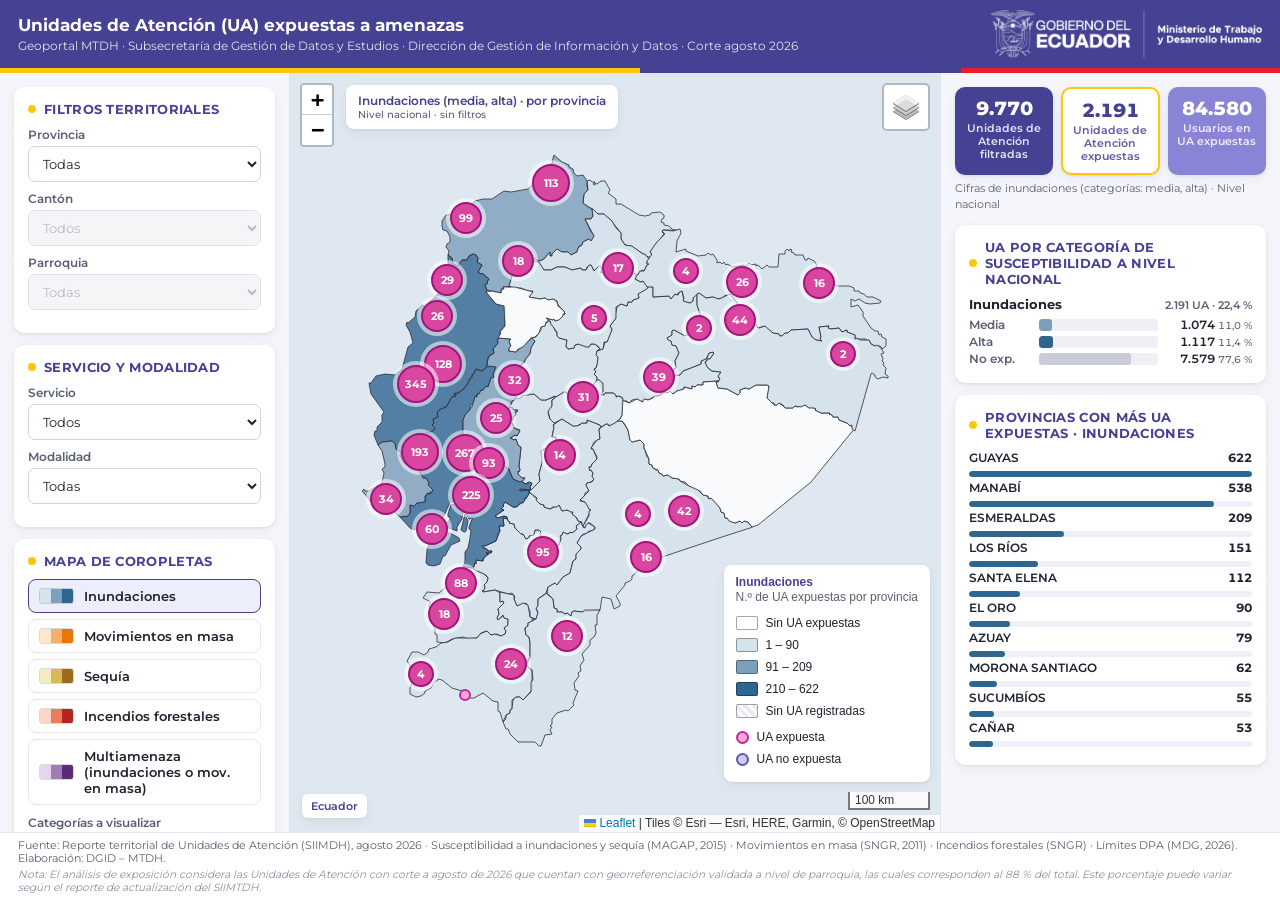
